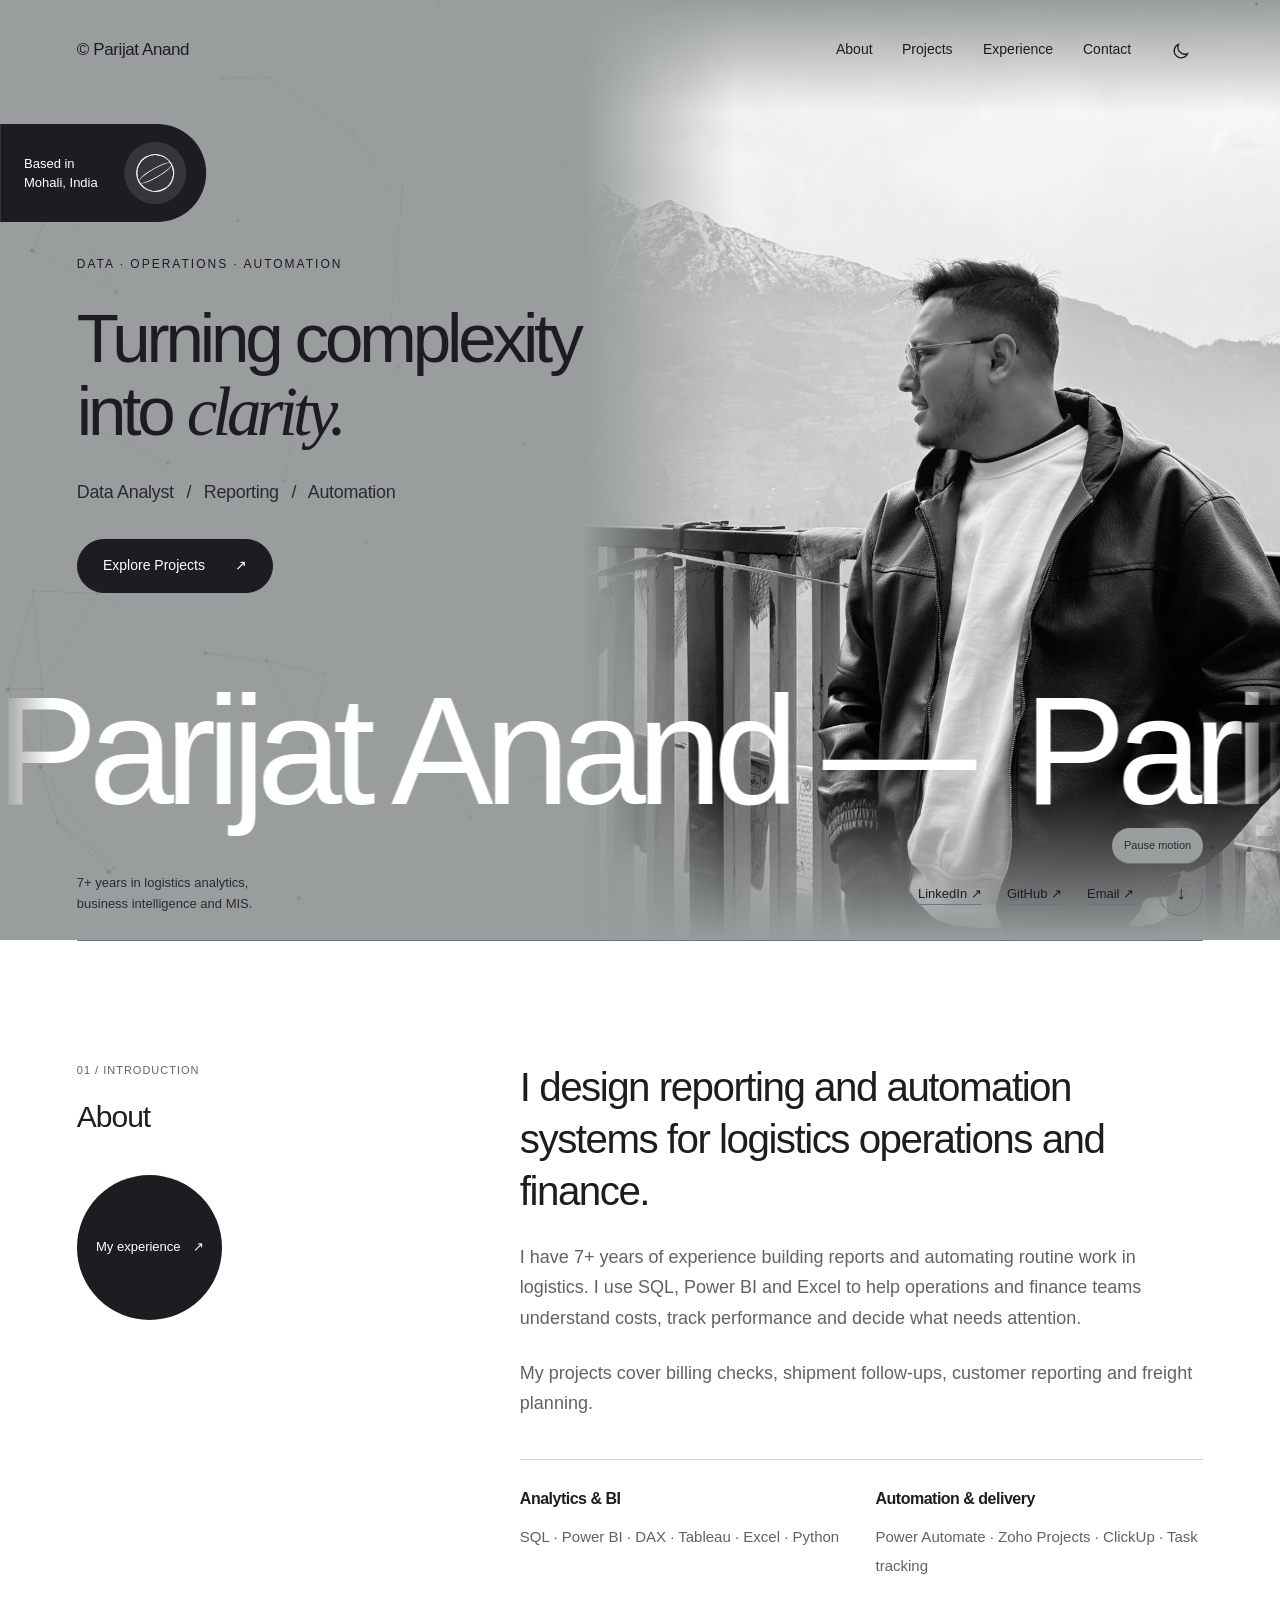
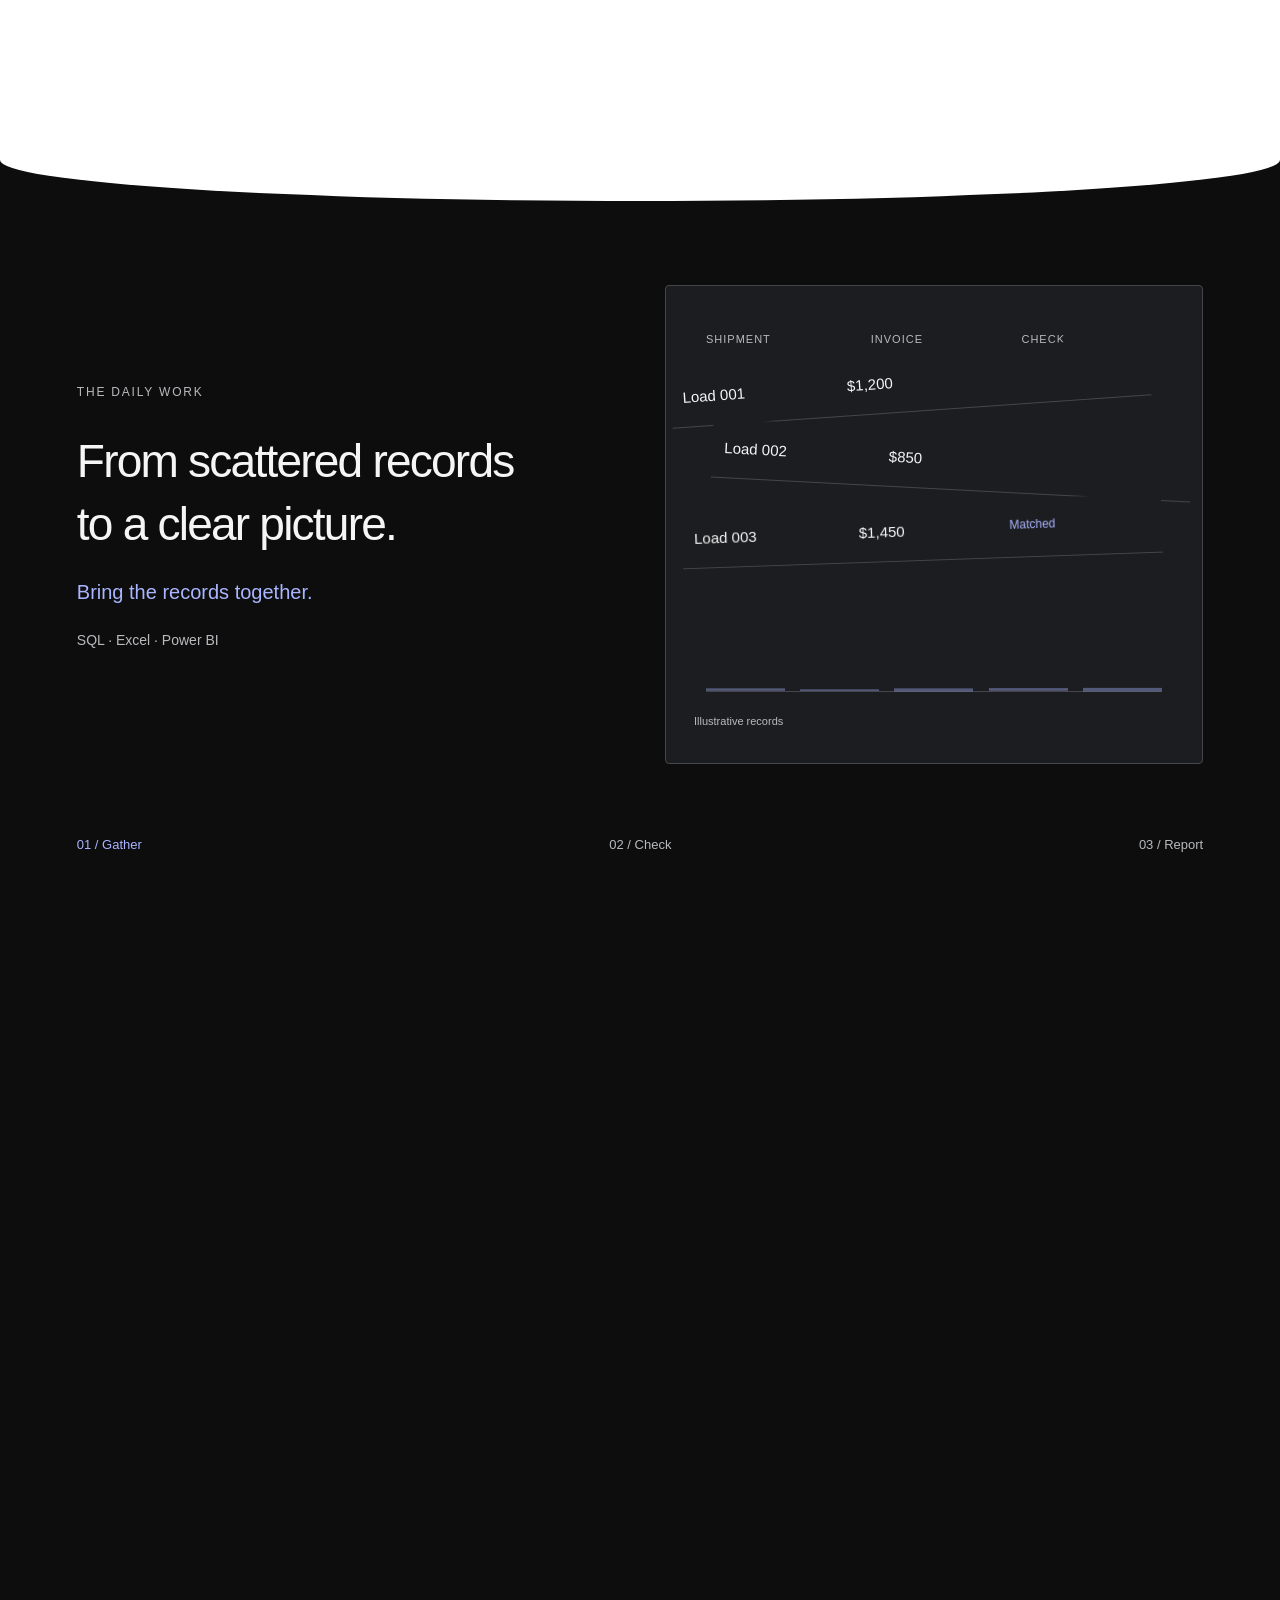
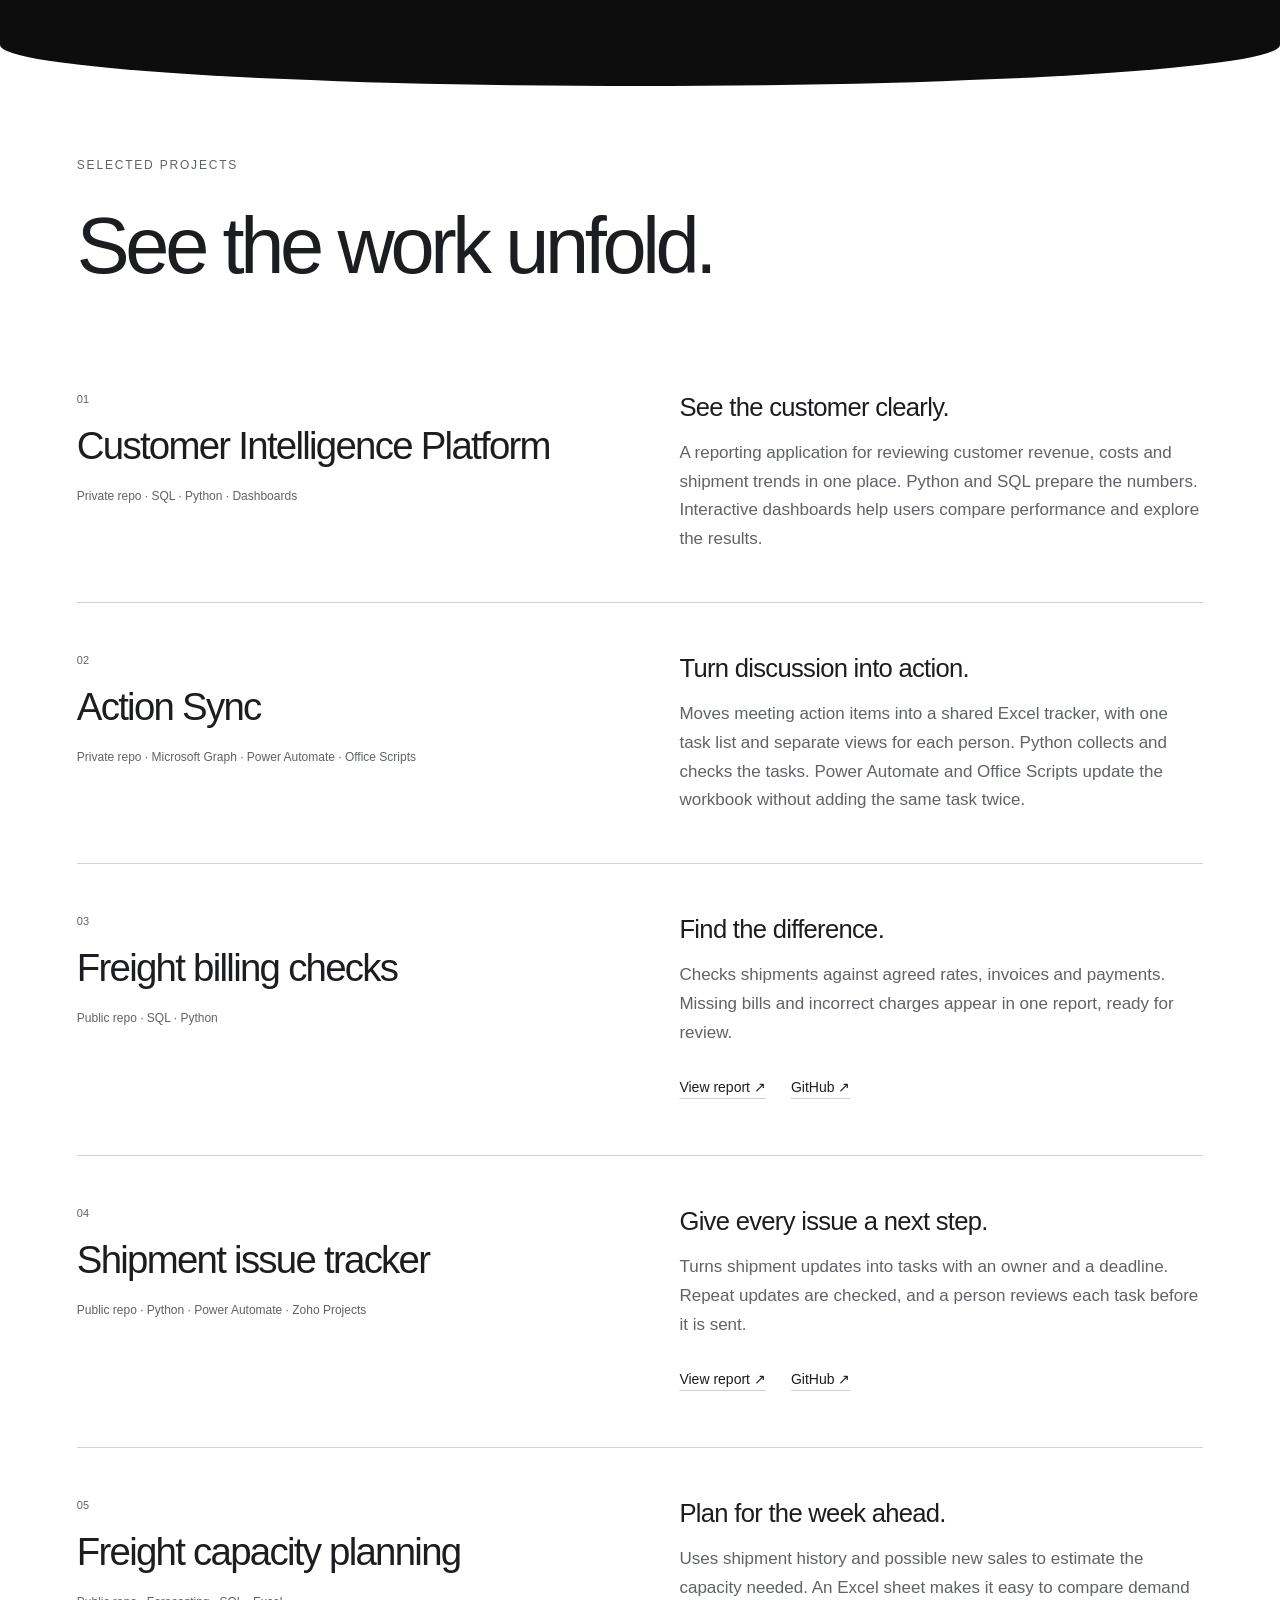
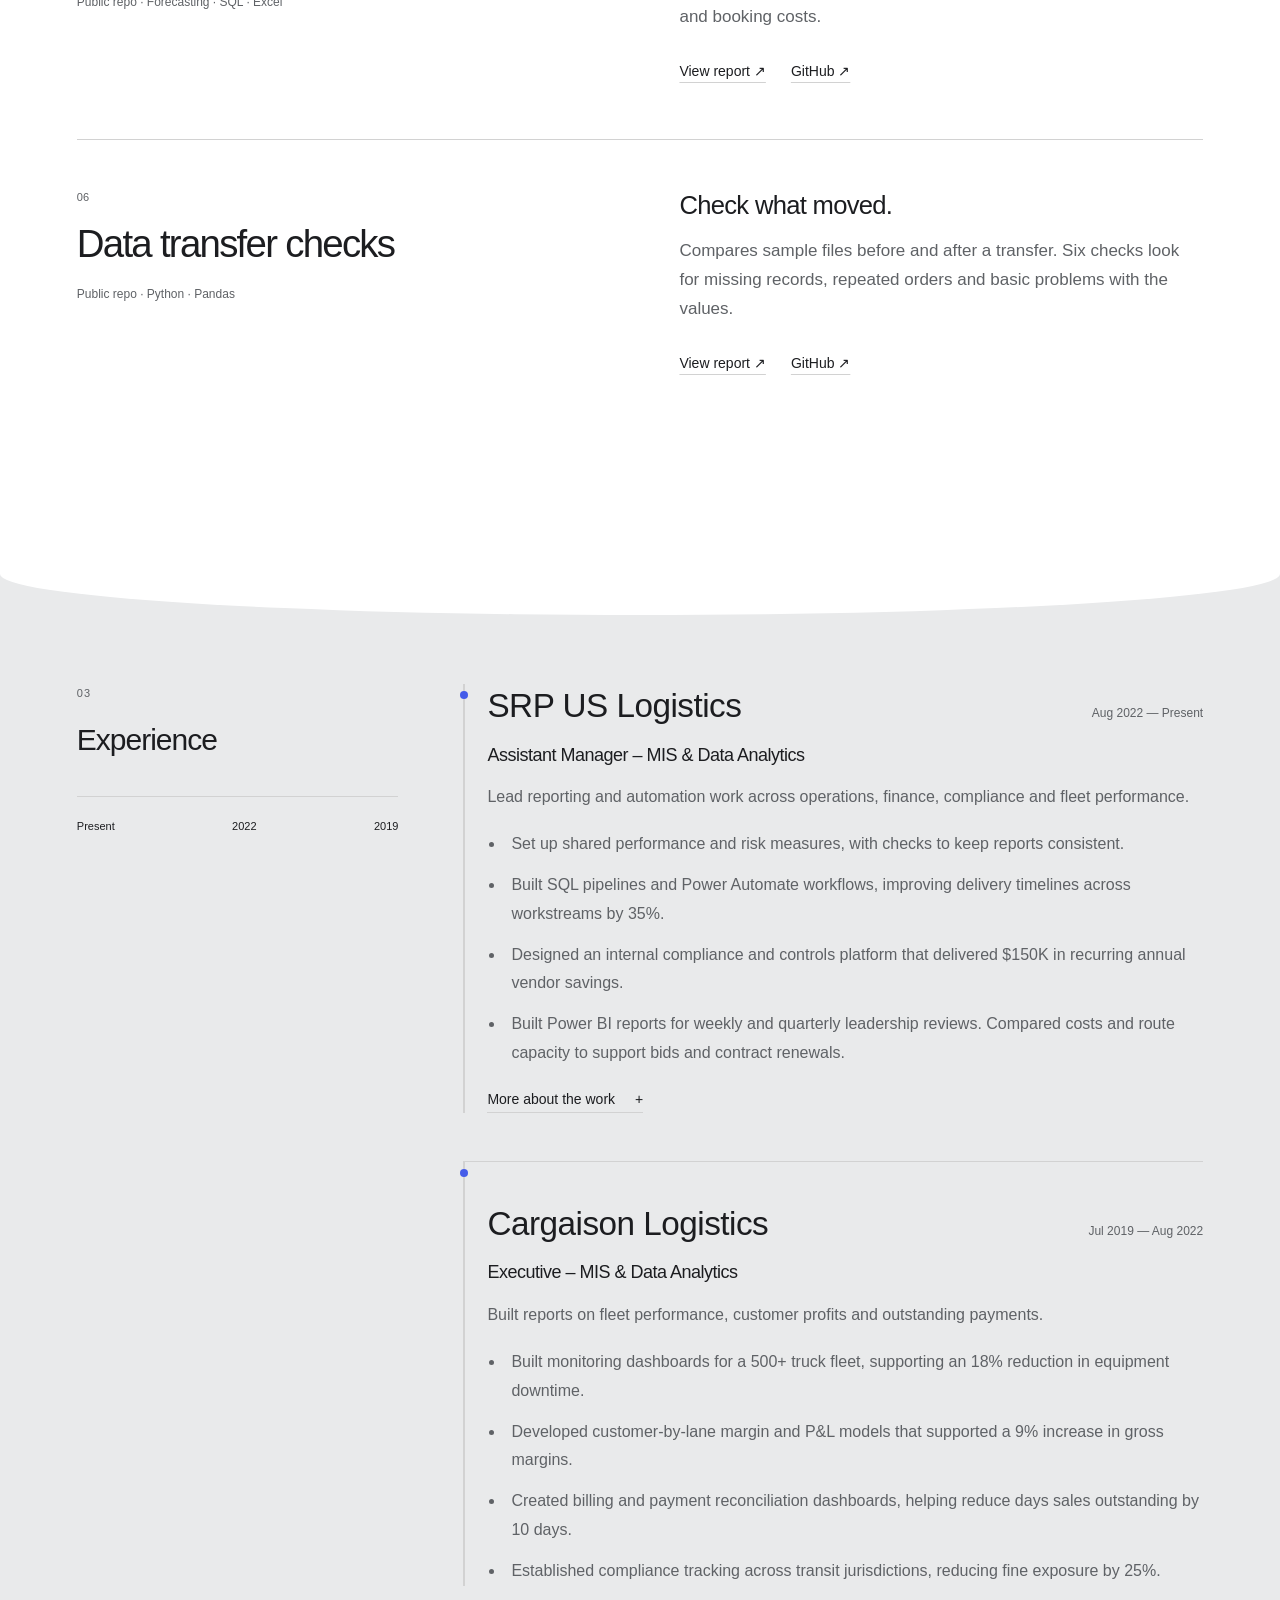
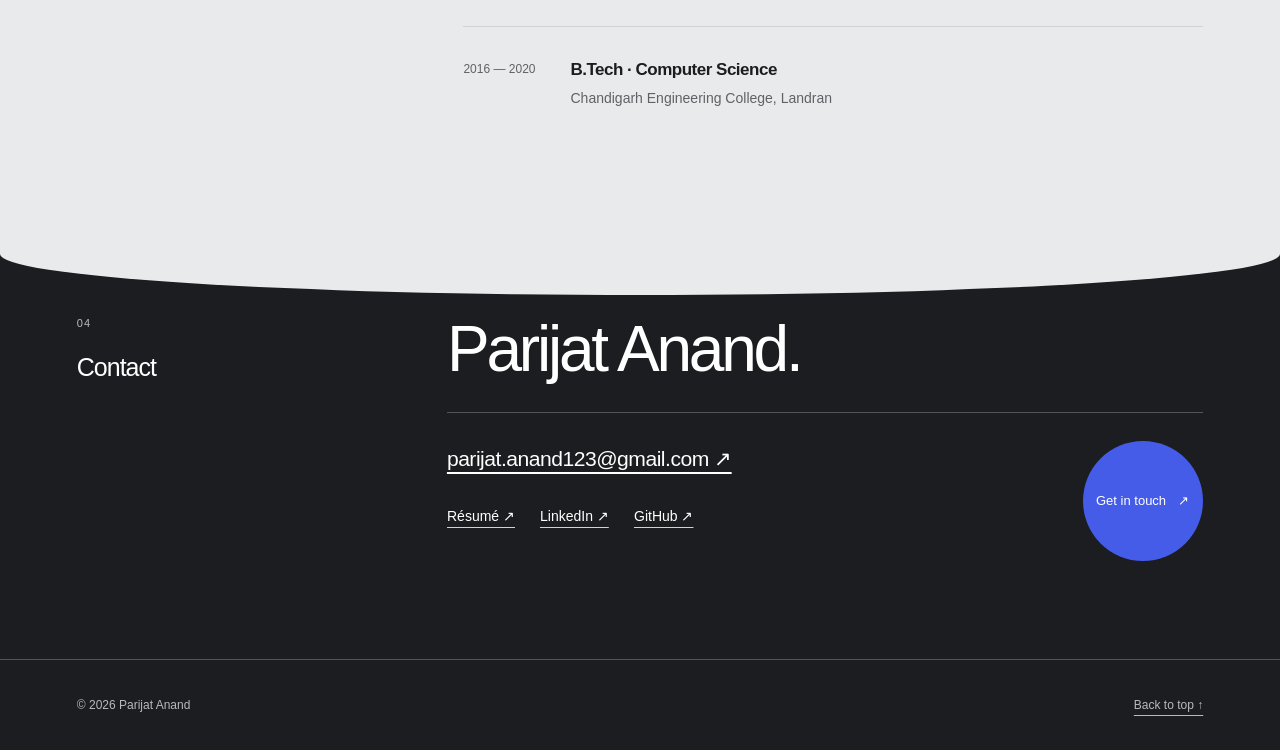
==== index.html @ 6734cf58 "Fix inherited resume spacing and compact contact section" ====
<!doctype html>
<html lang="en"><head><meta charset="utf-8"><meta name="viewport" content="width=device-width, initial-scale=1"><title>Parijat Anand | Data Analyst · Automation · Business Reporting</title><meta name="description" content="Parijat Anand. Data analyst with 7+ years of experience in logistics analytics, MIS, business intelligence and workflow automation."><meta name="theme-color" content="#999d9e"><meta property="og:title" content="Parijat Anand — Data Analyst"><meta property="og:description" content="7+ years in MIS, logistics analytics and automation. Experience, selected projects and résumé."><meta property="og:type" content="website"><meta property="og:url" content="https://parijat9.github.io/"><link rel="canonical" href="https://parijat9.github.io/"><link rel="preload" as="image" href="assets/parijat-anand-portrait.jpeg"><link rel="icon" href="assets/favicon.svg" type="image/svg+xml"><script>if(!matchMedia("(prefers-reduced-motion: reduce)").matches){document.documentElement.classList.add("intro-running");window.introSafety=setTimeout(()=>{document.documentElement.classList.remove("intro-running");document.dispatchEvent(new Event("intro-timeout"));},5500);}</script><link rel="stylesheet" href="style.css?v=14"><script src="app.js?v=14" defer></script><link rel="stylesheet" href="story.css?v=14"><script src="story.js?v=14" defer></script></head>
<body><div id="intro-overlay" aria-hidden="true"><span class="intro-greeting">Hello</span><button class="intro-skip" type="button" aria-label="Skip introduction">Skip introduction</button></div><a class="skip" href="#about">Skip to content</a><header><a class="monogram" href="#top" aria-label="Parijat Anand, home">© Parijat Anand</a><nav aria-label="Main navigation"><a href="#about">About</a><a href="#projects">Projects</a><a href="#experience">Experience</a><a href="#contact">Contact</a></nav><button id="theme" aria-label="Switch to dark theme" title="Switch theme"><svg viewBox="0 0 24 24" aria-hidden="true"><path d="M19 15.5A8 8 0 0 1 8.5 5 8 8 0 1 0 19 15.5Z"/></svg></button></header><button class="menu-toggle" type="button" aria-label="Open navigation" aria-controls="site-menu" aria-expanded="false"><span class="menu-face"><span class="menu-lines" aria-hidden="true"></span></span></button><dialog id="site-menu" aria-label="Navigation"><div class="menu-content"><button class="menu-close" type="button" aria-label="Close navigation">Close <span aria-hidden="true">×</span></button><p class="menu-caption">Navigation</p><nav aria-label="Expanded navigation"></nav><div class="menu-social"></div></div></dialog>
<main id="top"><section class="hero has-portrait"><figure class="hero-portrait"><img src="assets/parijat-anand-portrait.jpeg" width="1200" height="1600" alt="Parijat Anand in the mountains" fetchpriority="high" decoding="async"></figure><div class="location-tag"><span>Based in <br>Mohali, India</span><span class="location-globe" aria-hidden="true"><span class="globe-axis"><i></i><i></i><i></i></span><span class="globe-equator"></span></span></div><p class="eyebrow">DATA · OPERATIONS · AUTOMATION</p><h1>Turning complexity<br>into <em>clarity.</em></h1><p class="role">Data Analyst <span>/</span> Reporting <span>/</span> Automation</p><div class="hero-actions"><a class="hero-cta primary" href="#projects">Explore Projects <span aria-hidden="true">↗</span></a></div><div class="hero-bottom"><p>7+ years in logistics analytics,<br>business intelligence and MIS.</p><div class="social"><a href="https://www.linkedin.com/in/parijat-anand-25123418b" target="_blank" rel="noopener">LinkedIn ↗</a><a href="https://github.com/Parijat9" target="_blank" rel="noopener">GitHub ↗</a><a href="mailto:parijat.anand123@gmail.com">Email ↗</a></div><a class="scroll" href="#about" aria-label="Scroll to About">↓</a></div><button class="motion-toggle" type="button" aria-pressed="false">Pause motion</button><div class="name-marquee" aria-hidden="true"><div class="name-track"><span>Parijat Anand — </span><span>Parijat Anand — </span><span>Parijat Anand — </span><span>Parijat Anand — </span></div></div></section>
<section id="about" class="section split"><div class="section-label"><span>01 / INTRODUCTION</span><h2>About</h2><a class="about-circle" href="#experience">My experience <span aria-hidden="true">↗</span></a></div><div class="section-body"><p class="intro">I design reporting and automation systems for logistics operations and finance.</p><p>I have 7+ years of experience building reports and automating routine work in logistics. I use SQL, Power BI and Excel to help operations and finance teams understand costs, track performance and decide what needs attention.</p><p>My projects cover billing checks, shipment follow-ups, customer reporting and freight planning.</p><div class="skills"><div><h3>Analytics & BI</h3><p>SQL · Power BI · DAX · Tableau · Excel · Python</p></div><div><h3>Automation & delivery</h3><p>Power Automate · Zoho Projects · ClickUp · Task tracking</p></div></div></div></section>
<div class="work-story" aria-label="From records to reports"><div class="work-sticky"><div><p class="eyebrow">THE DAILY WORK</p><h3>From scattered records<br>to a clear picture.</h3><p class="work-caption">Bring the records together.</p><p class="work-tools">SQL · Excel · Power BI</p></div><div class="record-board" aria-hidden="true"><div class="record-head"><span>Shipment</span><span>Invoice</span><span>Check</span></div><div class="record-row"><span>Load 001</span><span>$1,200</span><i>Matched</i></div><div class="record-row"><span>Load 002</span><span>$850</span><i>Review</i></div><div class="record-row"><span>Load 003</span><span>$1,450</span><i>Matched</i></div><div class="record-chart"><b style="--bar:65%"></b><b style="--bar:45%"></b><b style="--bar:85%"></b><b style="--bar:72%"></b><b style="--bar:95%"></b></div><small>Illustrative records</small></div><div class="work-steps"><span>01 / Gather</span><span>02 / Check</span><span>03 / Report</span></div></div></div>

<section id="projects" class="section project-story"><div class="story-heading"><p class="eyebrow">SELECTED PROJECTS</p><h2>See the work unfold.</h2></div><div class="project-list"><article class="project-row" id="project-customer" data-private="true"><div class="project-row-name"><span class="row-number">01</span><h3 class="project-name">Customer Intelligence Platform</h3><p class="project-tools">Private repo · SQL · Python · Dashboards</p></div><div class="project-row-detail"><h4>See the customer clearly.</h4><p>A reporting application for reviewing customer revenue, costs and shipment trends in one place. Python and SQL prepare the numbers. Interactive dashboards help users compare performance and explore the results.</p></div></article><article class="project-row" id="project-tasks" data-private="true"><div class="project-row-name"><span class="row-number">02</span><h3 class="project-name">Action Sync</h3><p class="project-tools">Private repo · Microsoft Graph · Power Automate · Office Scripts</p></div><div class="project-row-detail"><h4>Turn discussion into action.</h4><p>Moves meeting action items into a shared Excel tracker, with one task list and separate views for each person. Python collects and checks the tasks. Power Automate and Office Scripts update the workbook without adding the same task twice.</p></div></article><article class="project-row" id="work-revenue" data-preview="assets/revenue-preview.png"><div class="project-row-name"><span class="row-number">03</span><h3><a class="project-name" href="reports/revenue.html" target="_blank" rel="noopener">Freight billing checks</a></h3><p class="project-tools">Public repo · SQL · Python</p></div><div class="project-row-detail"><h4>Find the difference.</h4><p>Checks shipments against agreed rates, invoices and payments. Missing bills and incorrect charges appear in one report, ready for review.</p><div class="project-links"><a href="reports/revenue.html" target="_blank" rel="noopener">View report ↗</a><a href="https://github.com/Parijat9/freight-revenue-controls" target="_blank" rel="noopener">GitHub ↗</a></div></div></article><article class="project-row" id="work-exceptions" data-preview="assets/exceptions-preview.png"><div class="project-row-name"><span class="row-number">04</span><h3><a class="project-name" href="reports/exceptions.html" target="_blank" rel="noopener">Shipment issue tracker</a></h3><p class="project-tools">Public repo · Python · Power Automate · Zoho Projects</p></div><div class="project-row-detail"><h4>Give every issue a next step.</h4><p>Turns shipment updates into tasks with an owner and a deadline. Repeat updates are checked, and a person reviews each task before it is sent.</p><div class="project-links"><a href="reports/exceptions.html" target="_blank" rel="noopener">View report ↗</a><a href="https://github.com/Parijat9/shipment-exception-workbench" target="_blank" rel="noopener">GitHub ↗</a></div></div></article><article class="project-row" id="work-capacity" data-preview="assets/capacity-preview.png"><div class="project-row-name"><span class="row-number">05</span><h3><a class="project-name" href="reports/capacity.html" target="_blank" rel="noopener">Freight capacity planning</a></h3><p class="project-tools">Public repo · Forecasting · SQL · Excel</p></div><div class="project-row-detail"><h4>Plan for the week ahead.</h4><p>Uses shipment history and possible new sales to estimate the capacity needed. An Excel sheet makes it easy to compare demand and booking costs.</p><div class="project-links"><a href="reports/capacity.html" target="_blank" rel="noopener">View report ↗</a><a href="https://github.com/Parijat9/freight-capacity-planning" target="_blank" rel="noopener">GitHub ↗</a></div></div></article><article class="project-row" id="work-transfer" data-preview="assets/transfer-preview.png"><div class="project-row-name"><span class="row-number">06</span><h3><a class="project-name" href="assets/transfer-preview.png" target="_blank" rel="noopener">Data transfer checks</a></h3><p class="project-tools">Public repo · Python · Pandas</p></div><div class="project-row-detail"><h4>Check what moved.</h4><p>Compares sample files before and after a transfer. Six checks look for missing records, repeated orders and basic problems with the values.</p><div class="project-links"><a href="assets/transfer-preview.png" target="_blank" rel="noopener">View report ↗</a><a href="https://github.com/Parijat9/data-migration-testing-project" target="_blank" rel="noopener">GitHub ↗</a></div></div></article></div></section>
<section id="experience" class="section split"><div class="section-label"><span>03</span><h2>Experience</h2><div class="career-line"><span>Present</span><span>2022</span><span>2019</span></div></div><div class="section-body"><article class="job"><div class="job-heading"><h3>SRP US Logistics</h3><span>Aug 2022 — Present</span></div><h4>Assistant Manager – MIS & Data Analytics</h4><p>Lead reporting and automation work across operations, finance, compliance and fleet performance.</p><ul><li>Set up shared performance and risk measures, with checks to keep reports consistent.</li><li>Built SQL pipelines and Power Automate workflows, improving delivery timelines across workstreams by 35%.</li><li>Designed an internal compliance and controls platform that delivered $150K in recurring annual vendor savings.</li><li>Built Power BI reports for weekly and quarterly leadership reviews. Compared costs and route capacity to support bids and contract renewals.</li></ul><details><summary>More about the work <span>+</span></summary><p>Used SQL to check records from Amazon S3 and find the reasons for rising costs and delays. Worked with operations teams to agree on changes.</p></details></article><article class="job"><div class="job-heading"><h3>Cargaison Logistics</h3><span>Jul 2019 — Aug 2022</span></div><h4>Executive – MIS & Data Analytics</h4><p>Built reports on fleet performance, customer profits and outstanding payments.</p><ul><li>Built monitoring dashboards for a 500+ truck fleet, supporting an 18% reduction in equipment downtime.</li><li>Developed customer-by-lane margin and P&L models that supported a 9% increase in gross margins.</li><li>Created billing and payment reconciliation dashboards, helping reduce days sales outstanding by 10 days.</li><li>Established compliance tracking across transit jurisdictions, reducing fine exposure by 25%.</li></ul></article><div class="education"><span>2016 — 2020</span><div><h3>B.Tech · Computer Science</h3><p>Chandigarh Engineering College, Landran</p></div></div></div></section>
<section id="contact" class="section split"><div class="section-label"><span>04</span><h2>Contact</h2></div><div class="section-body"><h3 class="closing-name">Parijat Anand.</h3><a class="contact-circle" href="mailto:parijat.anand123@gmail.com">Get in touch <span aria-hidden="true">↗</span></a><a class="email" href="mailto:parijat.anand123@gmail.com">parijat.anand123@gmail.com ↗</a><div class="contact-links"><a id="resume" href="assets/parijat-anand-resume.pdf" target="_blank" rel="noopener">Résumé ↗</a><a href="https://www.linkedin.com/in/parijat-anand-25123418b" target="_blank" rel="noopener">LinkedIn ↗</a><a href="https://github.com/Parijat9" target="_blank" rel="noopener">GitHub ↗</a></div></div></section></main><footer><span>© 2026 Parijat Anand</span><a href="#top">Back to top ↑</a></footer></body></html>
---- style.css ----
:root{color-scheme:light;--bg:#fafafa;--fg:#191919;--muted:#616161;--line:#d7d7d7;--panel:#f0f0f0}html[data-theme=dark]{color-scheme:dark;--bg:#171717;--fg:#ededed;--muted:#aaa;--line:#414141;--panel:#242424}*{box-sizing:border-box}html{scroll-behavior:smooth;scroll-padding-top:90px}body{margin:0;background:var(--bg);color:var(--fg);font:18px/1.7 Arial,Helvetica,sans-serif;-webkit-font-smoothing:antialiased}a{color:inherit;text-underline-offset:6px}button{font:inherit;color:inherit;cursor:pointer}a:hover{text-decoration-thickness:2px}button:focus-visible,a:focus-visible{outline:2px solid var(--fg);outline-offset:6px}header,main,footer{width:min(1200px,88%);margin:auto}header{height:100px;display:flex;align-items:center;gap:40px;border-bottom:1px solid var(--line)}.monogram{font-size:25px;font-weight:800;text-decoration:none;letter-spacing:-1px}nav{display:flex;gap:30px;margin-left:auto;font-size:14px}nav a{text-decoration:none}nav a:hover,nav a[aria-current=true]{text-decoration:underline}#theme{background:none;border:0;display:grid;place-items:center;padding:8px}#theme svg{width:21px;height:21px;fill:none;stroke:currentColor;stroke-width:1.5}.hero{padding:76px 0 52px;border-bottom:3px solid var(--fg)}.eyebrow{font-size:11px;letter-spacing:2px;color:var(--muted);margin:0 0 28px}h1{font-size:clamp(78px,12vw,160px);font-weight:700;line-height:.9;letter-spacing:-.075em;margin:0 0 35px}h1 span{color:#858585}.role{font-size:clamp(18px,2.1vw,27px);font-weight:500;letter-spacing:-.5px;margin:0}.role span{color:#999;padding:0 8px}.hero-bottom{display:flex;align-items:end;gap:40px;margin-top:42px}.hero-bottom p{font-size:16px;line-height:1.6;color:var(--muted);margin:0}.social{display:flex;gap:25px;margin-left:auto;font-size:14px}.scroll{border:1px solid var(--line);border-radius:50%;width:42px;height:42px;display:grid;place-items:center;text-decoration:none;margin-left:25px}.section{padding:76px 0;border-bottom:1px solid var(--line)}.split{display:grid;grid-template-columns:1fr 2.3fr;gap:65px}.section-label>span{font-size:12px;display:block;color:var(--muted);margin-bottom:14px}h2{font-size:29px;line-height:1.2;letter-spacing:-1px;margin:0}h3,h4{line-height:1.35;margin:0 0 14px;letter-spacing:-.5px}h3{font-size:23px}h4{font-size:18px;font-weight:500}.section-body>p{margin:0 0 24px;color:var(--muted)}.section-body .intro{font-size:27px;line-height:1.45;letter-spacing:-.5px;color:var(--fg)}.skills{display:grid;grid-template-columns:1fr 1fr;gap:28px;margin-top:40px}.skills h3{font-size:15px}.skills p{font-size:15px;line-height:1.9;color:var(--muted);margin:0}.job+.job{margin-top:48px;padding-top:40px;border-top:1px solid var(--line)}.job-heading{display:flex;justify-content:space-between;gap:20px;align-items:baseline}.job-heading span,.education>span{font-size:12px;color:var(--muted);white-space:nowrap}.job>p,.job li,.job details p{font-size:16px;color:var(--muted)}.job ul{padding-left:18px;margin:20px 0}.job li{padding-left:6px;margin:12px 0}.job details{font-size:14px;margin-top:20px}.job summary{cursor:pointer;display:inline-flex;align-items:center;gap:20px;list-style:none;border-bottom:1px solid var(--line)}.job details p{margin-top:15px}.job details[open] summary span{transform:rotate(45deg)}.education{border-top:1px solid var(--line);padding-top:32px;margin-top:40px;display:flex;gap:35px}.education h3{font-size:17px;margin-bottom:6px}.education p{font-size:14px;color:var(--muted);margin:0}.project-intro{font-size:17px}.project{border-top:1px solid var(--line)}.project:last-child{border-bottom:1px solid var(--line)}.project-toggle{display:flex;align-items:center;gap:20px;text-align:left;width:100%;padding:26px 0;background:none;border:0}.project-toggle:hover strong{text-decoration:underline;text-underline-offset:5px}.project-num{font-size:12px;color:var(--muted);align-self:start;padding-top:7px}.project-toggle strong{font-size:21px;font-weight:500;letter-spacing:-.4px;line-height:1.35;display:block}.project-toggle small{font-size:12px;color:var(--muted);display:block;margin-top:7px}.expand{margin-left:auto;font-size:25px;font-weight:300}.project-detail{padding:0 0 30px 34px;font-size:16px;color:var(--muted)}.project-detail p{margin:0 0 18px}.project-links{display:flex;gap:28px;font-size:14px;color:var(--fg);margin-top:24px}.resume-row{display:flex;justify-content:space-between;align-items:center;gap:25px}.resume-row h3{font-size:23px;margin-bottom:10px}.resume-row p{font-size:16px;color:var(--muted);margin:0}.resume-button{display:flex;gap:26px;align-items:center;border:1px solid var(--fg);padding:12px 19px;text-decoration:none;white-space:nowrap;font-size:14px}.resume-button:hover{background:var(--fg);color:var(--bg)}.email{font-size:clamp(17px,2.1vw,27px);letter-spacing:-.7px;overflow-wrap:anywhere}.contact-links{display:flex;gap:30px;margin-top:28px;font-size:15px}footer{display:flex;justify-content:space-between;padding:30px 0 40px;font-size:12px;color:var(--muted)}.skip{position:absolute;top:-100px;left:20px;padding:12px;background:var(--bg);z-index:10}.skip:focus{top:12px}@media(min-width:1500px){.hero{padding-top:100px;padding-bottom:65px}}@media(max-width:850px){header{gap:20px}nav{gap:20px}.split{grid-template-columns:1fr 2.6fr;gap:35px}.job-heading{display:block}.job-heading span{display:block;margin-bottom:14px}.hero-bottom{gap:20px}.scroll{margin-left:0}.social{gap:15px}.resume-row{display:block}.resume-button{width:max-content;margin-top:25px}}@media(max-width:600px){body{font-size:17px}header,main,footer{width:88%}header{height:auto;padding:22px 0;flex-wrap:wrap;gap:14px}.monogram{font-size:23px}#theme{margin-left:auto}nav{order:3;flex-basis:100%;margin:10px 0 0;justify-content:space-between;gap:10px;font-size:12px}.hero{padding:48px 0 35px}h1{font-size:clamp(76px,22vw,125px);margin-bottom:28px}.role{font-size:17px;max-width:310px;line-height:1.7}.role span{padding:0 3px}.hero-bottom{flex-wrap:wrap;margin-top:28px;align-items:center}.hero-bottom p{font-size:14px;width:100%}.social{margin-left:0;gap:22px;font-size:13px}.scroll{margin-left:auto;width:36px;height:36px}.split{grid-template-columns:1fr;gap:30px}.section{padding:46px 0}.section-label{display:flex;gap:16px;align-items:baseline}.section-label>span{margin:0}h2{font-size:25px}h2 br{display:none}.section-body .intro{font-size:23px}.section-body>p{font-size:16px}.skills{gap:20px;margin-top:28px}.skills h3{font-size:14px}.skills p{font-size:13px}.job h3{font-size:23px}.job h4{font-size:18px}.education{display:block}.education>span{display:block;margin-bottom:12px}.project-toggle{gap:14px;padding:22px 0}.project-toggle strong{font-size:19px}.project-toggle small{font-size:11px}.project-detail{padding-left:27px}.email{font-size:18px;letter-spacing:-.3px}.section-label h2 br:after{content:' '}}@media(prefers-reduced-motion:reduce){html{scroll-behavior:auto}}

/* Interactive monochrome network, behind the original portfolio. */
body{isolation:isolate}#particle-background{position:fixed;inset:0;width:100%;height:100%;z-index:-1;pointer-events:none} .section-body{background:color-mix(in srgb,var(--bg) 90%,transparent)}

/* Progressive reveals; content remains visible without JavaScript. */
.reading-progress{position:fixed;inset:0 0 auto;height:2px;background:var(--accent);transform-origin:left;z-index:30;pointer-events:none}
.scroll-experience .section{position:relative;min-height:0}
.scroll-experience .section-label{position:sticky;align-self:start}
.scroll-experience .chapter-reveal{opacity:0;translate:0 22px;transition:opacity .65s ease,translate .65s cubic-bezier(.22,.7,.2,1)}
.scroll-experience .chapter-reveal.revealed{opacity:1;translate:none}
.scroll-experience .job{border-left:2px solid var(--line);padding-left:22px;transition:border-color .4s}
.scroll-experience .project-detail:not([hidden]){animation:project-enter .3s ease both}
@keyframes project-enter{from{opacity:0;transform:translateY(-6px)}to{opacity:1;transform:none}}
@media(max-width:700px){.scroll-experience .section-label{position:static}.scroll-experience .job{padding-left:15px}}
@media(prefers-reduced-motion:reduce){.scroll-experience .chapter-reveal{opacity:1;translate:none;transition:none}.scroll-experience .project-detail:not([hidden]){animation:none}}
@media print{.reading-progress,#particle-background{display:none}.scroll-experience .chapter-reveal{opacity:1;translate:none}.scroll-experience .section-label{position:static}.scroll-experience .section{min-height:0;padding:30px 0}}

.project-screenshot{display:block;width:100%;max-height:380px;object-fit:cover;object-position:top;border:1px solid var(--line);margin:8px 0 24px}html[data-theme=dark] .project-screenshot{opacity:.92}
---- story.css ----
h1{font-size:clamp(50px,7.7vw,106px);line-height:1.06;letter-spacing:-.065em;max-width:1050px}h1 em{font-family:Georgia,serif;font-weight:400;color:var(--accent)}.hero{border-bottom:1px solid var(--line)}.eyebrow{font-size:12px;letter-spacing:1.8px}.hero .eyebrow{color:var(--fg)}.hero-bottom{padding-bottom:25px}.section-body{background:none}#particle-background{opacity:var(--network-opacity,.5);transition:opacity .4s}.section{background:var(--bg)}.scroll-experience .section{min-height:0}.scroll-experience .hero{min-height:calc(100svh - 100px)}.work-story{height:165vh;position:relative;background:var(--bg)}.work-sticky{position:sticky;top:0;min-height:100svh;display:grid;grid-template-columns:1fr 1fr;align-content:center;align-items:center;gap:70px}.work-sticky h3{font-size:clamp(30px,3.5vw,49px);letter-spacing:-1.5px}.work-caption{font-size:21px;color:var(--accent)}.work-tools{font-size:14px;color:var(--muted)}.record-board{padding:28px;background:var(--panel);border:1px solid var(--line);border-radius:3px}.record-head,.record-row{display:grid;grid-template-columns:1.1fr 1fr 1fr;gap:10px;padding:16px 12px;font-size:15px}.record-head{font-size:11px;text-transform:uppercase;letter-spacing:1px;color:var(--muted)}.record-row{background:var(--bg);border-bottom:1px solid var(--line);transition:transform .7s,background .7s}.record-row:nth-child(2){transform:translate(-24px,-12px) rotate(-4deg)}.record-row:nth-child(3){transform:translate(18px,8px) rotate(3deg)}.record-row:nth-child(4){transform:translate(-12px,20px) rotate(-2deg)}.record-row i{font-size:12px;font-style:normal;color:var(--accent);opacity:0;transition:opacity .6s}.work-story[data-phase="1"] .record-row,.work-story[data-phase="2"] .record-row{transform:none}.work-story[data-phase="1"] .record-row i,.work-story[data-phase="2"] .record-row i{opacity:1}.work-story[data-phase="1"] .record-row:nth-child(3){background:#e9eaeb;color:#1c1d20}.record-chart{height:130px;display:flex;gap:15px;align-items:end;margin:22px 12px 12px;border-bottom:1px solid var(--line)}.record-chart b{width:18%;height:var(--bar);background:var(--accent);transform:scaleY(.03);transform-origin:bottom;opacity:.4;transition:transform .8s,opacity .8s}.work-story[data-phase="2"] .record-chart b{transform:scaleY(1);opacity:.85}.record-board>small{font-size:11px;color:var(--muted)}.work-steps{grid-column:1/-1;display:flex;justify-content:space-between;border-top:1px solid var(--line);padding-top:20px;color:var(--muted);font-size:13px}.work-steps span{opacity:.4}.work-story[data-phase="0"] .work-steps span:nth-child(1),.work-story[data-phase="1"] .work-steps span:nth-child(2),.work-story[data-phase="2"] .work-steps span:nth-child(3){opacity:1;color:var(--accent)}.story-heading h2{font-size:clamp(35px,5vw,65px);letter-spacing:-2px}.story-heading>p:last-child{color:var(--muted)}.project-jumps{margin:36px 0 0;display:flex;flex-wrap:wrap;gap:12px 26px;border-bottom:1px solid var(--line);padding-bottom:24px;font-size:13px}.project-jumps a[aria-current]{color:var(--accent);text-decoration:underline}.story-step{padding:70px 0;border-bottom:1px solid var(--line);scroll-margin-top:80px}.story-copy h3{font-size:clamp(30px,3.4vw,46px);letter-spacing:-1.4px;line-height:1.15}.story-copy>p:not(.eyebrow){font-size:19px;color:var(--muted)}.story-copy .eyebrow{font-size:11px;letter-spacing:1px;color:var(--accent)}.story-visual{background:var(--panel);border:1px solid var(--line);padding:24px;margin-top:35px;border-radius:4px}.visual-top{display:flex;justify-content:space-between;gap:16px;font-size:12px;color:var(--muted)}.visual-flow{display:flex;gap:8px;margin:25px 0;font-size:11px}.visual-flow span{flex:1;border-bottom:2px solid var(--accent);padding:10px 0}.story-visual img{display:block;width:100%;height:auto;border:1px solid var(--line)}.story-visual>p{font-size:11px;color:var(--muted);margin:16px 0 0}.story-screen{display:none}.other-work{max-width:780px;margin:60px 0 0 auto}.other-work>h3{font-size:26px;margin-bottom:30px}.career-line{position:relative;display:flex;justify-content:space-between;font-size:11px;margin-top:38px;padding-top:20px;border-top:1px solid var(--line)}.career-line:before{content:'';position:absolute;top:-2px;left:0;height:3px;width:calc(var(--career-progress,0)*100%);background:var(--accent)}.job{position:relative}.job:before{content:'';position:absolute;width:8px;height:8px;background:var(--accent);border-radius:50%;left:-5px;top:7px}.scroll-experience .job{border-left-color:var(--line)}.job.in-view{border-left-color:var(--accent)!important}.closing-name{font-size:clamp(35px,5vw,64px);letter-spacing:-2px;margin-bottom:30px}.chapter-rail{right:12px}.reading-progress{background:var(--accent)}
@media(min-width:851px) and (prefers-reduced-motion:no-preference){.story-ready .story-layout{display:grid;grid-template-columns:38% 57%;gap:5%;position:relative}.story-ready .story-step{min-height:100svh;display:flex;align-items:center;border:0}.story-ready .story-step>.story-visual{display:none}.story-ready .story-screen{display:block;position:sticky;top:15vh;height:75vh;margin:0}.story-screen>.story-visual{position:absolute;inset:0 0 auto;margin:0;opacity:0;transform:translateY(30px) scale(.97);pointer-events:none;transition:opacity .55s,transform .7s}.story-screen>.story-visual.active{opacity:1;transform:none;pointer-events:auto}.story-screen .story-visual img{max-height:45vh;object-fit:contain;background:var(--bg)}.story-screen .visual-flow span{transform:scaleX(.15);transform-origin:left;opacity:0;transition:transform .7s,opacity .7s}.story-screen .active .visual-flow span{transform:scaleX(1);opacity:1}.story-screen .active .visual-flow span:nth-child(2){transition-delay:.15s}.story-screen .active .visual-flow span:nth-child(3){transition-delay:.3s}}
@media(max-width:850px){.work-story{height:auto;padding:65px 0}.work-sticky{position:static;min-height:0;grid-template-columns:1fr;gap:30px}.work-sticky h3{font-size:36px}.work-steps{grid-column:1}.record-row{transform:none!important}.record-row i{opacity:1}.record-chart b{transform:scaleY(1);opacity:.85}.work-caption{display:none}.work-steps span{opacity:1}.story-step{padding:55px 0}.story-visual{padding:16px}.project-jumps{font-size:12px}.story-copy>p:not(.eyebrow){font-size:18px}.career-line{display:none}.scroll-experience .hero{min-height:80svh}h1{font-size:clamp(48px,9vw,76px)}.hero-bottom{margin-top:30px!important}.chapter-rail{display:none}.visual-flow{font-size:10px}.story-copy h3{font-size:34px}}
@media(prefers-reduced-motion:reduce){*{scroll-behavior:auto!important}.work-story{height:auto;padding:60px 0}.work-sticky{position:static;min-height:0}.record-row{transform:none!important}.record-row i{opacity:1}.record-chart b{transform:none}.work-caption{display:none}.work-steps span{opacity:1}.story-visual,.record-row,.record-chart b{transition:none}.career-line:before{width:100%}}
@media print{.work-story,.story-screen,.project-jumps{display:none}.story-step{min-height:0;break-inside:avoid}.story-step>.story-visual{display:block!important}.hero{min-height:0!important}}

html:not(.story-ready) .work-story{height:auto;padding:60px 0}html:not(.story-ready) .work-sticky{position:static;min-height:0}html:not(.story-ready) .record-row{transform:none}html:not(.story-ready) .record-row i{opacity:1}html:not(.story-ready) .record-chart b{transform:scaleY(1)}

/* Editorial presentation. Shared scene mechanics above remain unchanged. */
:root{--bg:#ffffff;--fg:#1c1d20;--muted:#5f6266;--panel:#e9eaeb;--line:#d2d2d2;--accent:#455ce9;--hero:#999d9e;--ease:cubic-bezier(.22,.7,.2,1)}
html[data-theme=dark]{--bg:#141517;--fg:#ffffff;--muted:#b8babe;--panel:#1c1d20;--line:#545557;--accent:#a9b5ff;--hero:#545557}
body{background:var(--bg)}header,main,footer{width:min(1560px,88%)}
header{height:100px;border:0;position:relative;z-index:3;gap:28px}.monogram{font-size:17px;font-weight:500;letter-spacing:-.4px;white-space:nowrap}
header nav{gap:30px;font-size:14px}header nav a{position:relative;padding:12px 0;text-decoration:none}header nav a:after{content:'';position:absolute;bottom:4px;left:0;width:100%;height:1px;background:currentColor;transform:scaleX(0);transform-origin:right;transition:transform .25s var(--ease)}header nav a:hover:after,header nav a:focus-visible:after,header nav a[aria-current=true]:after{transform:scaleX(1);transform-origin:left}
#theme{margin-left:0;min-width:44px;min-height:44px}.skip{z-index:40}
#particle-background{opacity:var(--network-opacity,.34);mask-image:linear-gradient(to right,#0008,transparent 65%,#000);transition:opacity .3s}
.hero,.scroll-experience .hero{position:relative;min-height:calc(100svh - 100px);display:flex;flex-direction:column;align-items:flex-start;justify-content:center;padding:90px 0 290px;border-bottom:1px solid var(--line);isolation:auto;--fg:#1c1d20;--muted:#292b2e;--line:#707579;--bg:var(--hero)}
.hero:before{content:"";position:absolute;inset:-140px calc((100% - 100vw)/2) 0;background:var(--hero);z-index:-2;pointer-events:none}
html[data-theme=dark] .hero{--fg:#ffffff;--muted:#ffffff;--line:#b8babe}
.hero .hero-cta:hover{background:#455ce9;border-color:#455ce9;color:#fff}
.hero .eyebrow{font-size:12px;letter-spacing:2px;margin-bottom:28px}.hero h1{font-size:clamp(62px,7.65vw,145px);max-width:1300px;font-weight:500;line-height:1.02;letter-spacing:-.065em;margin:0 0 28px;text-wrap:balance}.hero h1 em{font-family:Georgia,'Times New Roman',serif;font-weight:400;color:var(--fg);letter-spacing:-.07em;white-space:nowrap}.hero .role{font-size:clamp(17px,1.4vw,23px);color:var(--muted);letter-spacing:-.3px}.role span{color:var(--muted)}
.location-tag{position:absolute;right:0;top:34px;font-size:12px;line-height:1.5;color:var(--muted);padding-left:16px;border-left:1px solid var(--line)}
.hero-actions{display:flex;flex-wrap:wrap;gap:12px;margin-top:32px}.hero-cta{display:inline-flex;align-items:center;justify-content:space-between;gap:35px;min-height:54px;padding:14px 25px;border:1px solid var(--line);border-radius:40px;font-size:14px;text-decoration:none;transition:background .25s,color .25s,border-color .25s,transform .25s}.hero-cta.primary{background:#1c1d20;color:#fff;border-color:#1c1d20}.hero-cta.secondary{background:var(--bg);color:var(--fg)}.hero-cta:hover{background:var(--accent);color:#fff;border-color:var(--accent);transform:translateY(-2px)}.hero-cta span,.project-links a{transition:transform .25s}.hero-cta:hover span{transform:translate(3px,-3px)}
.hero>.eyebrow,.hero>h1,.hero>.role,.hero-actions{animation:editorial-enter .85s var(--ease) both}.hero>h1{animation-delay:.08s}.hero>.role{animation-delay:.16s}.hero-actions{animation-delay:.24s}@keyframes editorial-enter{from{opacity:0;transform:translateY(22px)}to{opacity:1;transform:none}}
.name-marquee{position:absolute;left:0;right:0;bottom:90px;overflow:hidden;pointer-events:none;mask-image:linear-gradient(to right,transparent,#000 4%,#000 96%,transparent)}.name-track{display:flex;width:max-content;animation:name-drift 18s linear infinite}.name-track span{font-size:clamp(75px,10vw,185px);font-weight:400;letter-spacing:-.06em;line-height:1.15;color:#fff;-webkit-text-stroke:0;white-space:pre;padding-right:.15em}@keyframes name-drift{to{transform:translateX(-25%)}}
.hero-bottom,.scroll-experience .hero-bottom{position:absolute;bottom:24px;left:0;right:0;display:flex;align-items:center;gap:25px;margin:0!important;padding:0}.hero-bottom p,.hero-bottom .social{font-size:13px}.hero-bottom .social{gap:25px}.hero-bottom .scroll{width:44px;height:44px;margin-left:0}
.motion-toggle{position:absolute;right:0;bottom:76px;background:var(--bg);border:0;border-bottom:1px solid var(--line);font-size:11px;padding:8px 0;color:var(--muted);z-index:1}.motion-paused .name-track{animation-play-state:paused}
.scroll-experience .section{padding-block:clamp(75px,8vw,130px);min-height:0}.scroll-experience .section-label{transform:none;top:36px}.scroll-experience .section-label>span{font-size:11px;letter-spacing:1px;margin-bottom:20px}.section-label h2{font-weight:400;font-size:30px}#about{grid-template-columns:1fr 2fr;gap:9%}#about .intro{font-size:clamp(29px,3.15vw,48px);line-height:1.3;letter-spacing:-1.5px;color:var(--fg)}.skills{border-top:1px solid var(--line);padding-top:28px}.skills h3{font-size:16px}.skills p{font-size:15px}
.about-circle,.contact-circle{display:block;position:relative;width:145px;height:145px;border-radius:50%;text-decoration:none;font-size:13px}.about-circle{margin-top:40px}.magnetic-face{display:flex;width:100%;height:100%;align-items:center;justify-content:center;gap:12px;border-radius:inherit;background:var(--fg);color:var(--bg);transition:transform .35s var(--ease),background .25s}.about-circle:hover .magnetic-face,.contact-circle:hover .magnetic-face{background:#455ce9;color:#fff}
.work-story{border-block:1px solid var(--line)}.work-sticky{gap:50px}.work-sticky h3{font-weight:400;font-size:clamp(32px,3.6vw,54px);letter-spacing:-1.8px}.record-board{border-radius:4px}.work-caption{font-size:20px}.work-steps span{opacity:.75}
.story-heading h2{font-size:clamp(42px,6.2vw,94px);font-weight:400;letter-spacing:-.055em;line-height:1.05}.story-heading>p:last-child{font-size:18px}.project-jumps{font-size:13px;gap:14px 28px;margin-top:42px;padding-bottom:28px}.project-jumps a{padding:6px 0}
.story-copy h3{font-size:clamp(34px,3.8vw,59px);font-weight:400;letter-spacing:-.045em;line-height:1.08;text-wrap:balance}.story-copy>p:not(.eyebrow){font-size:18px;line-height:1.7;max-width:36em}.story-copy .eyebrow{line-height:1.6}.story-copy,.story-steps,.story-screen{min-width:0}.project-links{gap:25px;font-size:14px;flex-wrap:wrap}.project-links a{padding-block:8px}.project-links a,.social a,.contact-links a{text-decoration-color:var(--line);text-underline-offset:6px;transition:color .25s,text-decoration-color .25s}.project-links a:hover,.social a:hover,.contact-links a:hover{text-decoration-color:currentColor;color:var(--accent)}
.story-visual{background:var(--panel);padding:clamp(14px,1.5vw,24px);border:1px solid var(--line);border-radius:5px;box-shadow:0 18px 35px -28px #1c1d2055}.visual-top{font-size:13px;color:var(--fg);gap:15px}.visual-flow{font-size:11px;margin:12px 0 18px;gap:14px}.visual-flow span{border-bottom:1px solid var(--line);padding:8px 0}.story-visual>a{display:block;position:relative;overflow:hidden;border:1px solid #d2d2d2;background:#fff;border-radius:2px;box-shadow:0 12px 24px -18px #1c1d2077}.story-visual img{display:block;width:100%;height:auto;border:0;background:#fff;transition:transform .65s var(--ease)}.story-visual>p{font-size:12px;margin-top:14px;color:var(--muted)}
.story-visual>a:after{content:'View ↗';position:absolute;right:16px;bottom:16px;padding:11px 18px;border-radius:30px;background:#1c1d20;color:#fff;font-size:12px;opacity:0;transform:translateY(8px);transition:opacity .25s,transform .25s;pointer-events:none}.story-visual>a:hover:after,.story-visual>a:focus-visible:after{opacity:1;transform:none}
.other-work{max-width:none;padding-top:36px;border-top:1px solid var(--line)}.other-work>h3{font-size:16px;font-weight:400;color:var(--muted)}.project-toggle{padding:30px 0}.project-toggle strong{font-size:clamp(23px,2.6vw,38px);font-weight:400;letter-spacing:-.8px}.project-toggle small{font-size:13px}.project-toggle:hover strong{text-decoration:none;color:var(--accent)}.scroll-experience .project:hover{background:transparent;padding-inline:0}
.job-heading h3{font-size:clamp(25px,2.6vw,37px);font-weight:400}.job h4{font-size:18px}.job li{line-height:1.8}.resume-button{border-radius:32px;padding:16px 24px;transition:background .25s,color .25s}
#contact{background:#1c1d20;color:#ffffff;margin-top:30px;padding:clamp(60px,7vw,110px) clamp(24px,5vw,80px);border:0;grid-template-columns:1fr 2.5fr;gap:6%}#contact .section-label>span{color:#b8babe}#contact .section-label h2{font-size:25px}#contact .closing-name{font-size:clamp(42px,5.8vw,88px);line-height:1.1;font-weight:400;letter-spacing:-.05em;padding-bottom:32px;margin:0 0 35px;border-bottom:1px solid #545557}#contact .section-body{position:relative;padding-bottom:10px;padding-right:0}#contact .contact-circle{float:right;margin:0 0 24px 20px;width:125px;height:125px}#contact .contact-circle .magnetic-face{background:#455ce9;color:#fff}#contact .contact-circle:hover .magnetic-face{background:#334bd3}#contact .email{font-size:clamp(16px,1.65vw,25px);overflow-wrap:anywhere;letter-spacing:-.5px}#contact .contact-links{gap:25px;font-size:14px}#contact a:focus-visible{outline-color:#ffffff}#contact .contact-links a:hover{color:#a9b5ff}
.reading-progress{height:2px;background:var(--accent)}footer{padding-block:30px}
@media(min-width:851px) and (min-height:700px) and (prefers-reduced-motion:no-preference){.story-ready .story-layout{grid-template-columns:31% 65%;gap:4%}.story-ready .story-step{min-height:80svh;padding-block:55px}.story-ready .story-screen{top:10vh;height:80vh}.story-screen .story-visual img{max-height:59vh;object-fit:contain;background:#fff}}
@media(hover:hover) and (prefers-reduced-motion:no-preference){.story-visual>a:hover img{transform:scale(1.018)}.project-links a:hover{transform:translateY(-2px)}}
@media(max-width:1000px){header nav{gap:18px}.hero,.scroll-experience .hero{padding-top:100px}.hero h1{font-size:clamp(58px,8.6vw,86px)}.location-tag{top:15px}.split{gap:35px}.story-copy>p:not(.eyebrow){font-size:17px}#contact .contact-circle{float:none;margin:0 0 25px;width:110px;height:110px}.job-heading{display:block}}
@media(max-width:700px){header,main,footer{width:89%}header{height:auto;min-height:110px;padding:18px 0;flex-wrap:wrap;gap:12px}.monogram{font-size:16px}#theme{margin-left:auto}header nav{order:3;flex-basis:100%;justify-content:space-between;gap:8px;margin:0;font-size:12px}header nav a{padding:10px 0}.hero,.scroll-experience .hero{min-height:740px;justify-content:flex-start;padding:95px 0 240px}.hero h1{font-size:clamp(45px,10.8vw,73px);letter-spacing:-.06em;margin-bottom:24px}.hero .eyebrow{font-size:10px;letter-spacing:1.5px;margin-bottom:24px}.hero .role{font-size:16px;max-width:none}.hero .role span{padding:0 2px}.location-tag{top:12px;font-size:11px}.location-tag br{display:none}.hero-actions{margin-top:28px;gap:10px}.hero-cta{font-size:12px;gap:18px;padding:12px 17px;min-height:50px}.hero-bottom,.scroll-experience .hero-bottom{bottom:24px;gap:16px;flex-wrap:wrap}.hero-bottom p{width:100%;font-size:12px}.hero-bottom .social{margin:0;gap:24px;font-size:12px}.hero-bottom .scroll{margin-left:auto}.name-marquee{bottom:150px}.name-track span{font-size:21vw}.motion-toggle{bottom:117px}.scroll-experience .section{padding-block:70px}.scroll-experience .section-label{position:static}.scroll-experience .section-label>span{margin-bottom:10px}.section-label{display:block}#about{grid-template-columns:1fr;gap:32px}#about .section-label{display:grid;grid-template-columns:1fr auto}#about .section-label>span{grid-column:1}#about .section-label h2{grid-column:1}.about-circle{grid-column:2;grid-row:1/3;margin:0;width:100px;height:100px;font-size:11px}#about .intro{font-size:29px;letter-spacing:-1px}.skills{gap:20px}.skills p{font-size:14px}.work-sticky{gap:28px}.work-sticky h3{font-size:34px}.record-board{padding:15px}.record-head,.record-row{font-size:12px;gap:5px;padding-inline:8px}.record-head{font-size:10px}.work-steps{font-size:11px}.story-heading h2{font-size:46px}.story-heading>p:last-child{font-size:16px}.project-jumps{font-size:12px;gap:8px 20px}.story-step{padding-block:45px}.story-copy h3{font-size:36px}.story-visual{padding:12px;margin-top:25px}.visual-top{font-size:12px}.visual-flow{font-size:10px;gap:9px}.story-visual>p{font-size:11px}.project-toggle strong{font-size:25px}.project-toggle small{font-size:12px}.project-links{font-size:13px}#contact{display:block;padding:55px 24px}#contact .section-label{margin-bottom:32px}#contact .closing-name{font-size:47px}#contact .contact-links{font-size:13px}.resume-row{display:block}.education{display:block}.education>span{display:block;margin-bottom:10px}footer{gap:20px;font-size:11px}}
@media(max-width:360px){.hero h1{font-size:43px}.hero-cta{gap:12px;padding-inline:13px}.skills{grid-template-columns:1fr}.hero-bottom .social{gap:17px}.visual-top{font-size:11px}}
@media(prefers-reduced-motion:reduce){html{scroll-behavior:auto}.hero>.eyebrow,.hero>h1,.hero>.role,.hero-actions,.name-track{animation:none}.name-track{transform:translateX(-2%)}.motion-toggle{display:none}*,*:before,*:after{transition:none!important}.hero-cta:hover,.story-visual>a:hover img{transform:none}}
@media print{.hero:before{display:none}.name-marquee,.motion-toggle,.location-tag,.contact-circle{display:none}.hero,.scroll-experience .hero{min-height:0;padding:30px 0}.hero-bottom{position:static!important;margin-top:30px!important}#contact{background:white;color:black}.magnetic-face{transform:none!important}}
/* Motion controls share the existing document; native links remain the fallback. */
html.intro-running,html.menu-open,html.route-running{overflow:hidden}
#intro-overlay{display:none;position:fixed;inset:0;background:#1c1d20;color:#fff;z-index:100;align-items:center;justify-content:center;pointer-events:auto}
.intro-running #intro-overlay,#intro-overlay.leaving{display:flex}
#intro-overlay:after,.route-veil:after{content:'';position:absolute;left:0;right:0;top:calc(100% - 1px);height:10vh;background:inherit;border-radius:0 0 50% 50%}
.intro-greeting{font-size:clamp(32px,3.4vw,56px);font-weight:400;transform:translateY(-50px);opacity:0;font-family:Arial,'Noto Sans','Segoe UI',sans-serif}.intro-greeting:before{content:'•';display:inline-block;font-size:.5em;vertical-align:middle;margin-right:20px}.intro-greeting.visible{opacity:1;transition:opacity .8s cubic-bezier(.16,1,.3,1)}.intro-skip{position:absolute;bottom:35px;right:6%;border:0;border-bottom:1px solid #777;background:none;color:#fff;font-size:12px;padding:12px}.intro-skip:focus-visible{outline-color:white}
#intro-overlay.leaving{animation:curtain-lift .8s cubic-bezier(.76,0,.24,1) both;pointer-events:none}#intro-overlay.leaving:after{animation:curve-flatten 1s cubic-bezier(.76,0,.24,1) both}#intro-overlay.leaving .intro-greeting{opacity:0;transition:opacity .3s}
@keyframes curtain-lift{to{transform:translateY(-100%)}}@keyframes curve-flatten{to{height:0}}
.motion-enhanced .hero>.eyebrow,.motion-enhanced .hero>h1,.motion-enhanced .hero>.role,.motion-enhanced .hero-actions{animation:none}
.intro-running .hero>.eyebrow,.intro-running .hero>h1,.intro-running .hero>.role,.intro-running .hero-actions,.intro-running .name-marquee{visibility:hidden}
.motion-enhanced .name-track{animation:none;will-change:transform}
.location-tag{display:flex;align-items:center;gap:26px;right:auto;left:calc((100% - 100vw)/2);top:38px;border:0;border-radius:0 80px 80px 0;background:#1c1d20;color:#fff;padding:18px 20px 18px max(24px,calc((100vw - 1560px)/2));font-size:13px}
.location-globe{display:block;position:relative;width:62px;height:62px;border-radius:50%;background:#34363a;padding:12px;flex:none}
.globe-axis{position:absolute;inset:12px;border:1px solid #fff;border-radius:50%;transform:rotate(-30deg);overflow:hidden}.globe-axis i{position:absolute;inset:-1px;border:1px solid #fff;border-radius:50%;animation:meridian 2.7s linear infinite}.globe-axis i:nth-child(2){animation-delay:-.9s}.globe-axis i:nth-child(3){animation-delay:-1.8s}.globe-equator{position:absolute;inset:26px 12px;border-block:1px solid #fff;border-radius:50%;transform:rotate(-30deg)}@keyframes meridian{0%{transform:scaleX(1)}50%{transform:scaleX(0)}100%{transform:scaleX(1)}}
.magnet{position:relative}.magnet .magnetic-face{position:relative;display:flex;align-items:center;justify-content:center;isolation:isolate;overflow:hidden;transition:none;will-change:transform}.magnet .magnetic-label{display:flex;align-items:center;justify-content:space-between;gap:inherit;position:relative;z-index:1;transition:none;will-change:transform}.magnet .magnetic-face:before{content:'';position:absolute;left:-25%;top:-50%;width:150%;height:200%;border-radius:50%;background:#455ce9;transform:translateY(100%);transition:transform .6s cubic-bezier(.65,0,.35,1);z-index:0}.magnet:hover .magnetic-face:before,.magnet:focus-visible .magnetic-face:before{transform:translateY(0)}.magnet .magnetic-face.fill-leaving:before{transform:translateY(-100%)}
.hero-cta.magnet,.resume-button.magnet{padding:0;border:0;background:none!important;transform:none!important;overflow:visible}.hero-cta.magnet>.magnetic-face,.resume-button.magnet>.magnetic-face{border:1px solid var(--line);border-radius:40px;padding:14px 25px;min-height:54px;background:var(--bg);color:var(--fg);width:100%;height:auto;gap:30px}.hero-cta.primary.magnet>.magnetic-face{background:#1c1d20;color:#fff;border-color:#1c1d20}.hero-cta.magnet:hover .magnetic-label,.hero-cta.magnet:focus-visible .magnetic-label,.resume-button.magnet:hover .magnetic-label,.resume-button.magnet:focus-visible .magnetic-label{color:#fff}.hero-cta.magnet span{transition:none}.hero-cta.magnet:hover span{transform:none}
.about-circle .magnetic-face,.contact-circle .magnetic-face{gap:12px}.about-circle .magnetic-label,.contact-circle .magnetic-label{justify-content:center;font-size:13px}.magnet.about-circle:hover .magnetic-face,.magnet.contact-circle:hover .magnetic-face{background:var(--fg)}#contact .contact-circle .magnetic-face{background:#455ce9}#contact .contact-circle .magnetic-face:before{background:#334bd3}
header nav .magnetic-face,.hero-bottom .social .magnetic-face,.contact-links .magnetic-face,.menu-social .magnetic-face{overflow:visible;background:transparent;color:inherit;border-radius:0}header nav .magnetic-face:before,.social .magnetic-face:before,.contact-links .magnetic-face:before,.menu-social .magnetic-face:before{display:none}header nav a:after{width:5px;height:5px;border-radius:50%;left:calc(50% - 2px);transform:scale(0)}header nav a:hover:after,header nav a[aria-current=true]:after{transform:scale(1)}
.menu-toggle{display:none;position:fixed;right:3%;top:26px;width:84px;height:84px;border:0;border-radius:50%;padding:0;background:none;z-index:40;visibility:hidden;transform:scale(0);transition:transform .45s cubic-bezier(.34,1.3,.64,1),visibility .45s}.motion-enhanced .menu-toggle{display:block}.menu-toggle.is-scrolled{visibility:visible;transform:scale(1)}.menu-toggle .magnetic-face{background:#1c1d20;color:#fff;width:100%;height:100%}.menu-face{display:grid;place-items:center}.menu-lines{display:block;width:25px;height:12px;position:relative}.menu-lines:before,.menu-lines:after{content:'';position:absolute;left:0;width:25px;height:1px;background:currentColor;transition:transform .4s}.menu-lines:before{top:2px}.menu-lines:after{bottom:2px}.menu-open .menu-toggle{visibility:hidden}
#site-menu{position:fixed;inset:0 0 0 auto;margin:0;width:min(540px,100vw);height:100dvh;max-width:none;max-height:none;padding:0;border:0;background:#1c1d20;color:#fff;overflow:visible;transform:translateX(115%);transition:transform .75s cubic-bezier(.76,0,.24,1)}#site-menu.is-open{transform:translateX(0)}#site-menu:before{content:'';position:absolute;right:calc(100% - 1px);top:0;height:100%;width:12vw;background:inherit;border-radius:100% 0 0 100%;transition:width .75s cubic-bezier(.76,0,.24,1)}#site-menu.is-open:before{width:0}#site-menu::backdrop{background:#0000;transition:background .65s}#site-menu.is-open::backdrop{background:#0006}
.menu-content{height:100%;padding:130px clamp(35px,6vw,90px) 40px;display:flex;flex-direction:column;overflow-y:auto}.menu-close{position:absolute;right:32px;top:26px;width:84px;height:84px;border-radius:50%;border:0;background:#455ce9;color:#fff;font-size:0}.menu-close span{font-size:38px;font-weight:300;display:block;transform:rotate(-90deg);transition:transform .65s}.is-open .menu-close span{transform:rotate(0)}.menu-caption{color:#a7a8ad;font-size:11px;letter-spacing:1px;padding-bottom:22px;border-bottom:1px solid #545557}.menu-content nav{order:0;flex:0 0 auto;justify-content:flex-start;margin:20px 0;display:flex;flex-direction:column;gap:8px;align-items:flex-start}.menu-content nav a{font-size:clamp(33px,4vw,55px);line-height:1.25;letter-spacing:-1.5px;text-decoration:none;transform:translateX(70px);opacity:0;transition:transform .8s cubic-bezier(.16,1,.3,1),opacity .6s;transition-delay:calc(var(--item)*.055s)}.is-open .menu-content nav a{opacity:1;transform:none}.menu-content nav a:hover{translate:10px 0;color:#a9b5ff}.menu-social{margin-top:auto;display:flex;flex-wrap:wrap;gap:24px;padding-top:30px;font-size:12px}.menu-content a:focus-visible,.menu-close:focus-visible{outline-color:#fff}
.project-jumps{display:flex;flex-direction:column;gap:0;margin-top:48px;padding:0;border-top:1px solid var(--line);border-bottom:0}.project-jumps>a{display:flex;align-items:center;justify-content:space-between;gap:25px;padding:28px 20px;border-bottom:1px solid var(--line);font-size:clamp(25px,3.3vw,50px);font-weight:400;letter-spacing:-.04em;line-height:1.2;transition:padding .5s cubic-bezier(.16,1,.3,1),color .3s}.project-jumps>a:after{content:'↗';font-size:.5em;letter-spacing:0}.project-jumps>a:hover{padding-left:40px;color:var(--muted);text-decoration:none}.project-jumps a[aria-current]{color:inherit;text-decoration:none}.story-copy h3 a{text-decoration:none;color:inherit}.story-copy h3 a:hover{color:var(--muted)}
.pointer-preview{position:fixed;top:0;left:0;width:clamp(300px,27vw,470px);height:clamp(240px,23vw,390px);z-index:45;background:#e9eaeb;padding:0;pointer-events:none;overflow:hidden;opacity:0;transform:translate(-50%,-50%) scale(.65);transition:opacity .25s,transform .45s cubic-bezier(.16,1,.3,1);will-change:translate}.pointer-preview.visible{opacity:1;transform:translate(-50%,-50%) scale(1)}.preview-reel{height:100%;transition:transform .6s cubic-bezier(.65,0,.35,1)}.preview-reel>div{height:100%;width:100%;display:flex;align-items:center;justify-content:center;padding:22px;background:#e9eaeb}.preview-reel img{width:100%;height:auto;max-height:100%;object-fit:contain;box-shadow:0 10px 25px #1c1d2025}
.project-cursor{position:fixed;left:0;top:0;width:85px;height:85px;border-radius:50%;background:#455ce9;color:white;display:grid;place-items:center;font-size:14px;z-index:46;pointer-events:none;transform:translate(-50%,-50%) scale(0);transition:transform .35s cubic-bezier(.16,1,.3,1);will-change:translate}.project-cursor.visible{transform:translate(-50%,-50%) scale(1)}.project-cursor.pressed{transform:translate(-50%,-50%) scale(.8)}
@media(hover:hover) and (pointer:fine){.project-pointer .project-jumps a,.project-pointer .story-copy h3 a,.project-pointer .story-visual>a{cursor:none}.motion-enhanced:not(.motion-paused) .story-visual>a:after{display:none}}
.route-veil{position:fixed;inset:0;background:#1c1d20;color:white;z-index:90;display:grid;place-items:center;transform:translateY(115%);visibility:hidden;pointer-events:none;font-size:clamp(35px,4vw,60px);transition:none}.route-veil.cover{visibility:visible;transform:translateY(0);transition:transform .5s cubic-bezier(.64,0,.78,0);pointer-events:auto}.route-veil.uncover{transform:translateY(-115%);transition:transform .8s cubic-bezier(.76,0,.24,1)}.route-veil:before{content:'';position:absolute;bottom:calc(100% - 1px);left:0;right:0;height:10vh;background:inherit;border-radius:50% 50% 0 0}.route-veil.uncover:after{animation:curve-flatten .8s both}.route-veil span:before{content:'•';font-size:.5em;vertical-align:middle;margin-right:18px}
.motion-paused .globe-axis i{animation-play-state:paused}
@media(max-width:850px){.project-jumps>a{font-size:27px;padding:23px 0}.project-jumps>a:hover{padding-left:10px}.pointer-preview{display:none}.project-cursor{width:70px;height:70px}.menu-toggle{width:66px;height:66px;right:5%;top:18px}.menu-close{width:66px;height:66px;right:20px;top:18px}}
@media(max-width:700px){.motion-enhanced header{min-height:88px;padding-right:65px}.motion-enhanced header nav{display:none}.motion-enhanced .hero{padding-top:110px}.location-tag{top:20px;padding:12px 14px 12px 22px;font-size:11px;gap:20px}.location-globe{width:50px;height:50px;padding:10px}.globe-axis{inset:10px}.globe-equator{inset:21px 10px}.menu-toggle{visibility:visible;transform:scale(1)}.menu-content{padding:115px 35px 35px}.menu-content nav a{font-size:40px}.menu-content nav{gap:14px}.menu-caption{margin:0}.hero-cta.magnet>.magnetic-face,.resume-button.magnet>.magnetic-face{padding:12px 17px;min-height:50px;gap:18px}.about-circle .magnetic-label{font-size:10px;gap:5px}#intro-overlay:after,.route-veil:after{height:5vh}.project-jumps{margin-top:30px}}
@media(prefers-reduced-motion:reduce){#intro-overlay,.pointer-preview,.project-cursor,.route-veil{display:none!important}.globe-axis i{animation:none}.globe-axis i:nth-child(2){transform:scaleX(.65)}.globe-axis i:nth-child(3){transform:scaleX(.25)}.magnetic-face,.magnetic-label{transform:none!important;will-change:auto!important}.motion-enhanced .story-visual>a:after{display:block!important}.project-pointer a{cursor:pointer!important}.motion-enhanced .name-track{will-change:auto}#site-menu{transition:none}.project-jumps>a:hover,.menu-content nav a:hover{translate:none;padding-left:0}}
@media(hover:none),(pointer:coarse){.pointer-preview,.project-cursor{display:none}.magnetic-face,.magnetic-label{will-change:auto!important}.story-visual>a:after{display:none}}
@media print{#intro-overlay,#site-menu,.menu-toggle,.pointer-preview,.project-cursor,.route-veil,.location-globe{display:none!important}.motion-enhanced header nav{display:flex}.magnetic-face{transform:none!important}}

html{overflow-x:clip}
/* Supplied portrait: the original photo, styled without changing the image. */
.hero-portrait{position:absolute;top:-100px;bottom:0;right:calc((100% - 100vw)/2);width:62%;margin:0;z-index:0;pointer-events:none;overflow:hidden;mask-image:linear-gradient(to right,transparent,#000 22%),linear-gradient(to bottom,transparent,#000 12%,#000 82%,transparent);mask-composite:intersect}
.hero-portrait img{width:100%;height:100%;object-fit:cover;object-position:50% 42%;filter:grayscale(1);display:block}
.has-portrait>.eyebrow,.has-portrait>h1,.has-portrait>.role,.has-portrait>.hero-actions{position:relative;z-index:2;max-width:49%}
.hero.has-portrait h1{font-size:clamp(56px,5.4vw,104px);line-height:1.05;letter-spacing:-.06em;text-wrap:initial}
.has-portrait .location-tag{z-index:2}.has-portrait .name-marquee,.has-portrait .hero-bottom,.has-portrait .motion-toggle{z-index:3}.has-portrait .name-track span{font-size:clamp(110px,14.5vw,275px)}.has-portrait .name-marquee{left:calc((100% - 100vw)/2);right:calc((100% - 100vw)/2);bottom:90px}.has-portrait .hero-bottom p,.has-portrait .social{background:transparent}.has-portrait .motion-toggle{background:var(--hero);padding:8px 12px;border-radius:22px}
.intro-running .hero-portrait{visibility:hidden}
@media(max-width:1000px) and (min-width:701px){.hero.has-portrait h1{font-size:clamp(52px,6.7vw,70px)}.has-portrait>.role{font-size:16px}.has-portrait .hero-actions{gap:10px}.has-portrait .hero-cta.magnet>.magnetic-face{padding:12px 17px;gap:16px}.hero-portrait{width:70%;object-position:55% center}}
@media(max-width:700px){.hero.has-portrait,.scroll-experience .hero.has-portrait{min-height:1060px;padding-top:110px;padding-bottom:660px}.has-portrait>.eyebrow,.has-portrait>h1,.has-portrait>.role,.has-portrait>.hero-actions{max-width:100%}.hero.has-portrait h1{font-size:clamp(43px,10.8vw,65px);margin-bottom:20px}.has-portrait .hero-actions{margin-top:22px}.hero-portrait{top:330px;bottom:80px;left:calc((100% - 100vw)/2);right:auto;width:100vw;mask-image:linear-gradient(to bottom,transparent,#000 20%,#000 80%,transparent);mask-composite:add}.hero-portrait img{object-position:50% 38%}.has-portrait .name-track span{font-size:27vw}.has-portrait .name-marquee{bottom:155px}.has-portrait .motion-toggle{bottom:117px}.has-portrait .hero-bottom{bottom:24px}.has-portrait .hero-bottom p{background:none}}
@media print{.hero-portrait{display:none}.hero.has-portrait{min-height:0!important;padding:30px 0!important}.has-portrait>h1,.has-portrait>.role,.has-portrait>.eyebrow,.has-portrait>.hero-actions{max-width:100%}}

/* Dedicated space for each hero layer prevents overlaps at short viewport heights. */
.hero.has-portrait,.scroll-experience .hero.has-portrait{justify-content:flex-start;padding-top:24px;padding-bottom:calc(170px + clamp(126px,13.8vw,253px));min-height:calc(100svh - 100px)}
.has-portrait .location-tag{position:relative;top:auto;left:auto;transform:translateX(calc(-1 * max(6vw, (100vw - 1560px)/2)));margin:0 0 32px;flex-shrink:0}
.has-portrait .name-track span{font-size:clamp(110px,12vw,220px)}.has-portrait .name-marquee{bottom:100px}
/* The project list owns its copy and links; screenshots appear only on hover. */
.project-list{border-top:1px solid var(--line);margin-top:55px}.project-row{display:grid;grid-template-columns:1fr 1fr;gap:7%;padding:48px 0;border-bottom:1px solid var(--line);scroll-margin-top:65px}.project-row-name,.project-row-detail{min-width:0}.row-number{font-size:11px;color:var(--muted);display:block;margin-bottom:15px}.project-row-name h3{font-size:clamp(28px,3vw,46px);font-weight:400;line-height:1.15;letter-spacing:-.045em;margin-bottom:18px}.project-name{display:inline-block;text-decoration:none;transition:transform .4s var(--ease),color .3s}.project-name:hover{transform:translateX(8px);color:var(--muted)}.project-tools{font-size:12px;color:var(--muted);line-height:1.7;margin:0}.project-row-detail h4{font-size:clamp(22px,2vw,30px);font-weight:400;letter-spacing:-.7px;margin-bottom:14px}.project-row-detail>p{font-size:17px;line-height:1.7;color:var(--muted);margin:0}.project-row .project-links{margin-top:20px}.project-pointer .project-name{cursor:none}
/* Full-width chapters and curved trailing edges give each section a clear boundary. */
main>.section,.work-story{width:100vw;margin-inline:calc((100% - 100vw)/2);padding-inline:max(6vw,calc((100vw - 1560px)/2));position:relative;background:var(--chapter-surface,var(--bg));isolation:isolate}
main>.section{padding-block:clamp(100px,10vw,160px);border:0;min-height:80svh}
.section:not(#contact):after,.work-story:after{content:'';position:absolute;left:0;right:0;top:calc(100% - 1px);height:var(--curve-depth,60px);border-radius:0 0 50% 50%;background:var(--chapter-surface,var(--bg));pointer-events:none;z-index:2}
#about{z-index:7;padding-top:120px;padding-bottom:140px;--chapter-surface:var(--bg)}.work-story{z-index:6;--chapter-surface:#0d0d0d;--bg:#1c1d20;--fg:#f5f5f5;--muted:#b8babe;--line:#44464b;--accent:#a9b5ff;color:var(--fg);border:0}.record-board{background:var(--bg)}#projects{z-index:5;--chapter-surface:var(--bg);padding-top:150px}#experience{z-index:4;--chapter-surface:var(--panel);padding-top:150px}
#contact{z-index:2;width:100vw;margin-top:0;margin-inline:calc((100% - 100vw)/2);padding:100px max(6vw,calc((100vw - 1560px)/2)) 64px;min-height:0;--chapter-surface:#1c1d20;background:#1c1d20;align-items:center}
#contact .section-label{position:static}#contact .closing-name{font-size:clamp(40px,5vw,76px);padding-bottom:28px;margin-bottom:28px}#contact .contact-circle{width:120px;height:120px}#contact .contact-links .magnetic-face,#contact .contact-links .magnetic-label{background:transparent;color:inherit}#contact .contact-links .magnetic-face:before{display:none}#contact .contact-links a:hover{color:#fff}
footer{position:relative;z-index:1;width:100%;margin:0;padding:35px max(6vw,calc((100vw - 1560px)/2));background:#1c1d20;color:#b8babe;border-top:1px solid #545557}footer a:focus-visible{outline-color:white}
@media(max-width:1000px){.project-row{gap:5%}.project-row-name h3{font-size:32px}#contact .contact-circle{width:120px;height:120px}}
@media(max-width:700px){.hero.has-portrait,.scroll-experience .hero.has-portrait{padding-top:20px;padding-bottom:660px;min-height:1060px}.has-portrait .location-tag{transform:translateX(-5.5vw);margin-bottom:24px}.has-portrait .name-track span{font-size:27vw}.has-portrait .name-marquee{bottom:155px}.has-portrait .hero-portrait{top:340px}.project-list{margin-top:32px}.project-row{grid-template-columns:1fr;gap:22px;padding:35px 0}.project-row-name h3{font-size:32px;margin-bottom:12px}.project-row-detail h4{font-size:24px}.project-row-detail>p{font-size:16px}.row-number{margin-bottom:12px}.project-row .project-links{font-size:13px}.project-name:hover{transform:none}main>.section,.work-story{padding-inline:5.5vw}.scroll-experience main>.section{min-height:0;padding-block:100px}#about{padding-top:80px!important}.work-story{padding-block:100px}.section:not(#contact):after,.work-story:after{height:min(var(--curve-depth,36px),40px)}#contact{padding:90px 5.5vw 48px!important;min-height:0!important}#contact .closing-name{font-size:44px}#contact .contact-circle{width:115px;height:115px}.scroll-experience .section-label>span{margin-bottom:14px}footer{padding:28px 5.5vw}}
@media(prefers-reduced-motion:reduce){.project-name{transition:none}.project-name:hover{transform:none}.section:not(#contact):after,.work-story:after{height:36px}}
@media print{main>.section,.work-story,#contact{width:100%;margin:0;padding:30px 0;min-height:0!important}.section:after,.work-story:after{display:none}.project-row{break-inside:avoid}footer{background:white;color:black}.has-portrait .location-tag{display:none}}

/* Keep the project section continuous, with one separator between entries. */
.project-list{border-top:0}.project-row:last-child{border-bottom:0}.project-pointer #projects,.project-pointer #projects a{cursor:none}.project-row-name>h3.project-name{display:block}.preview-reel>.private-preview{background:#1c1d20;color:#fff;flex-direction:column;align-items:flex-start;padding:38px;gap:20px}.private-preview small{font-size:11px;color:#b8babe}.private-preview strong{font-size:clamp(24px,2.5vw,36px);font-weight:400;letter-spacing:-1px;line-height:1.15}.private-preview p{font-size:16px;color:#b8babe;margin:0}.contact-links{flex-wrap:wrap}.work-story .record-row i{color:var(--accent)}.work-story[data-phase="1"] .record-row:nth-child(3) i{color:#334bd3}.work-story .work-steps{border-top:0}.work-story .work-steps span{opacity:1}
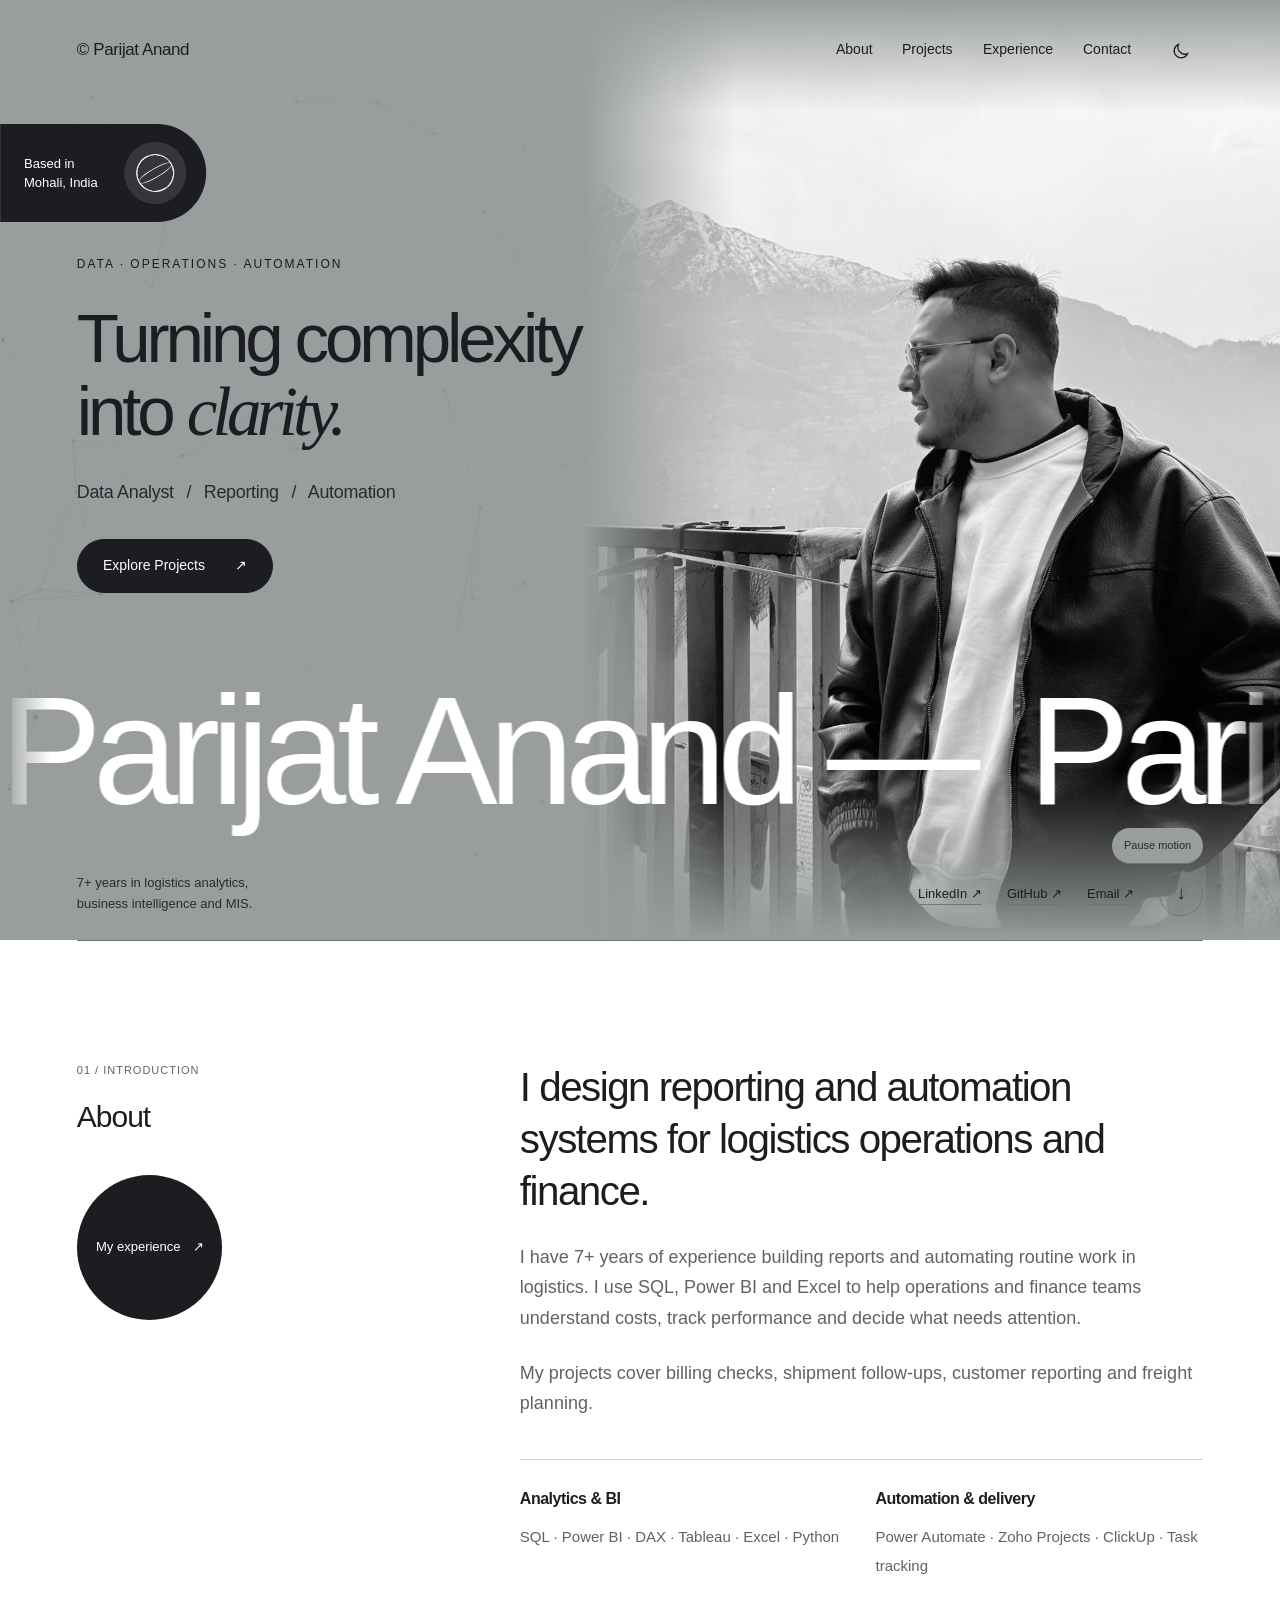
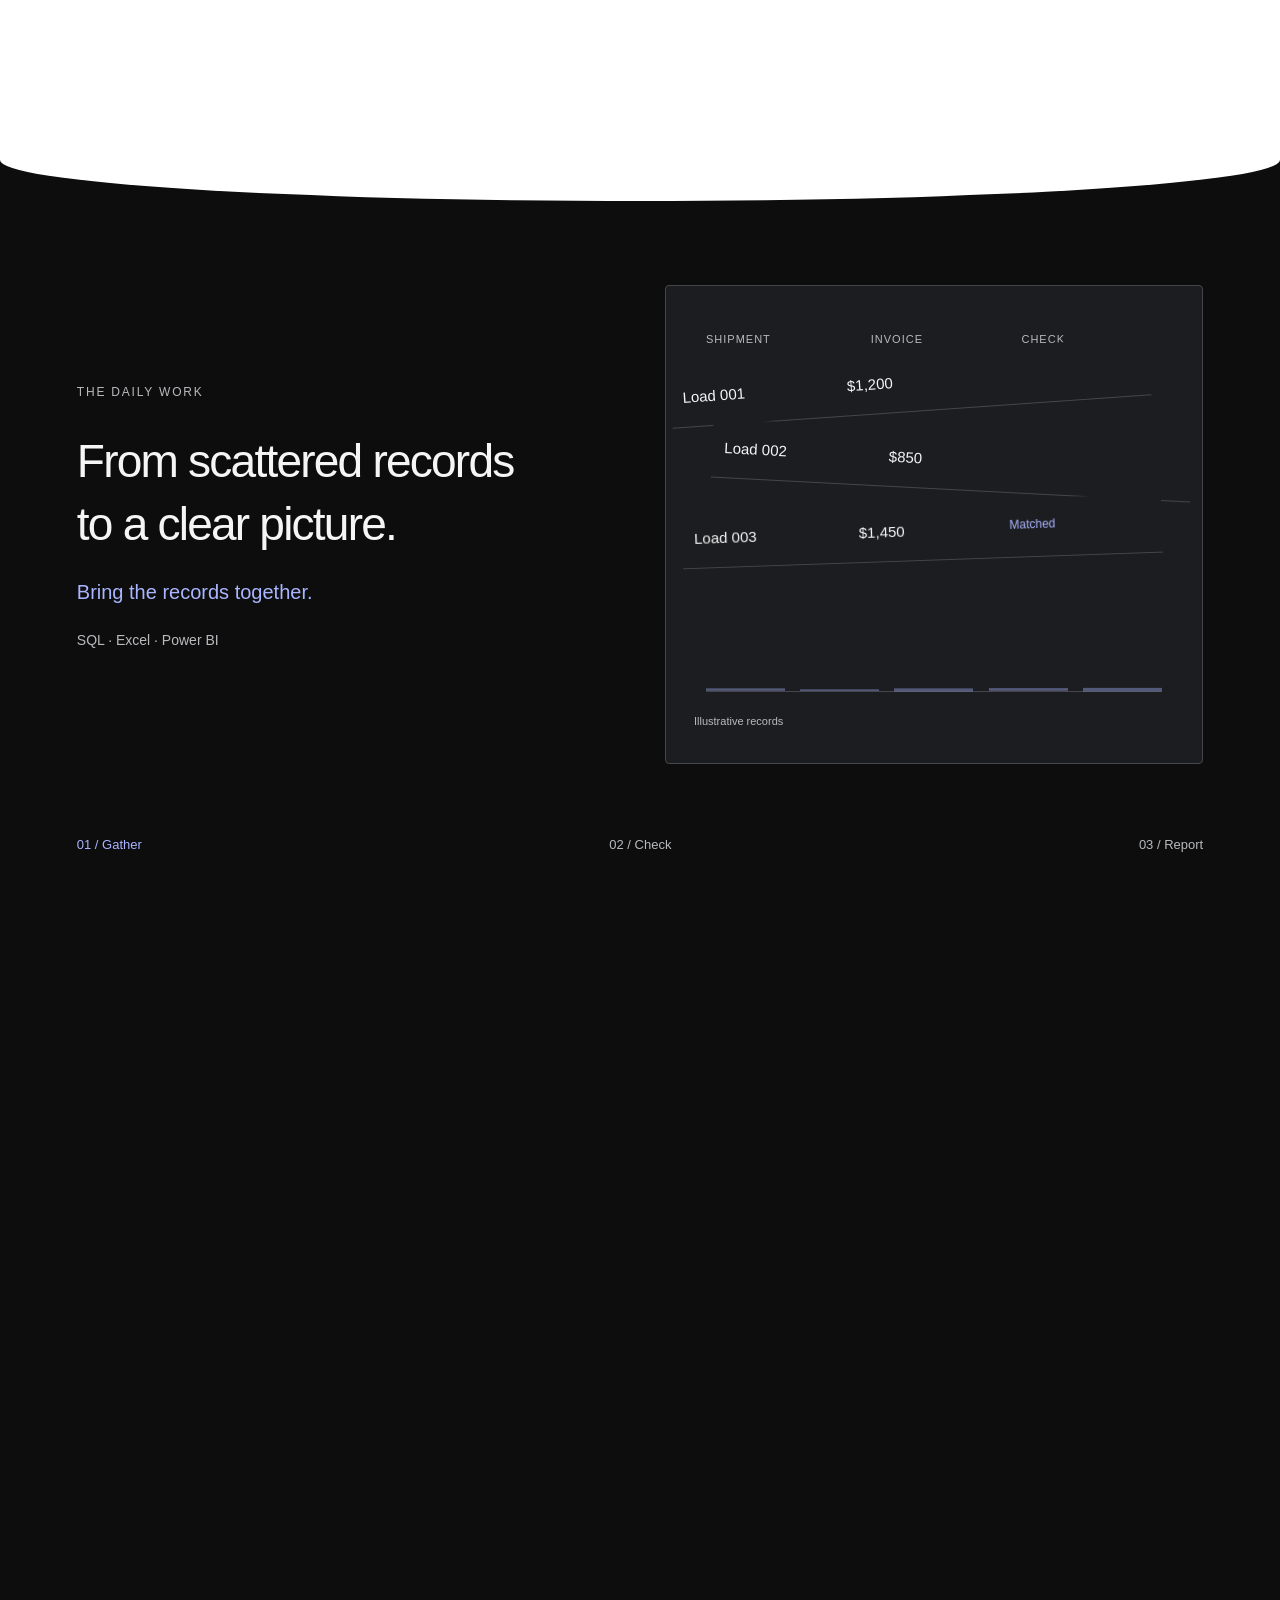
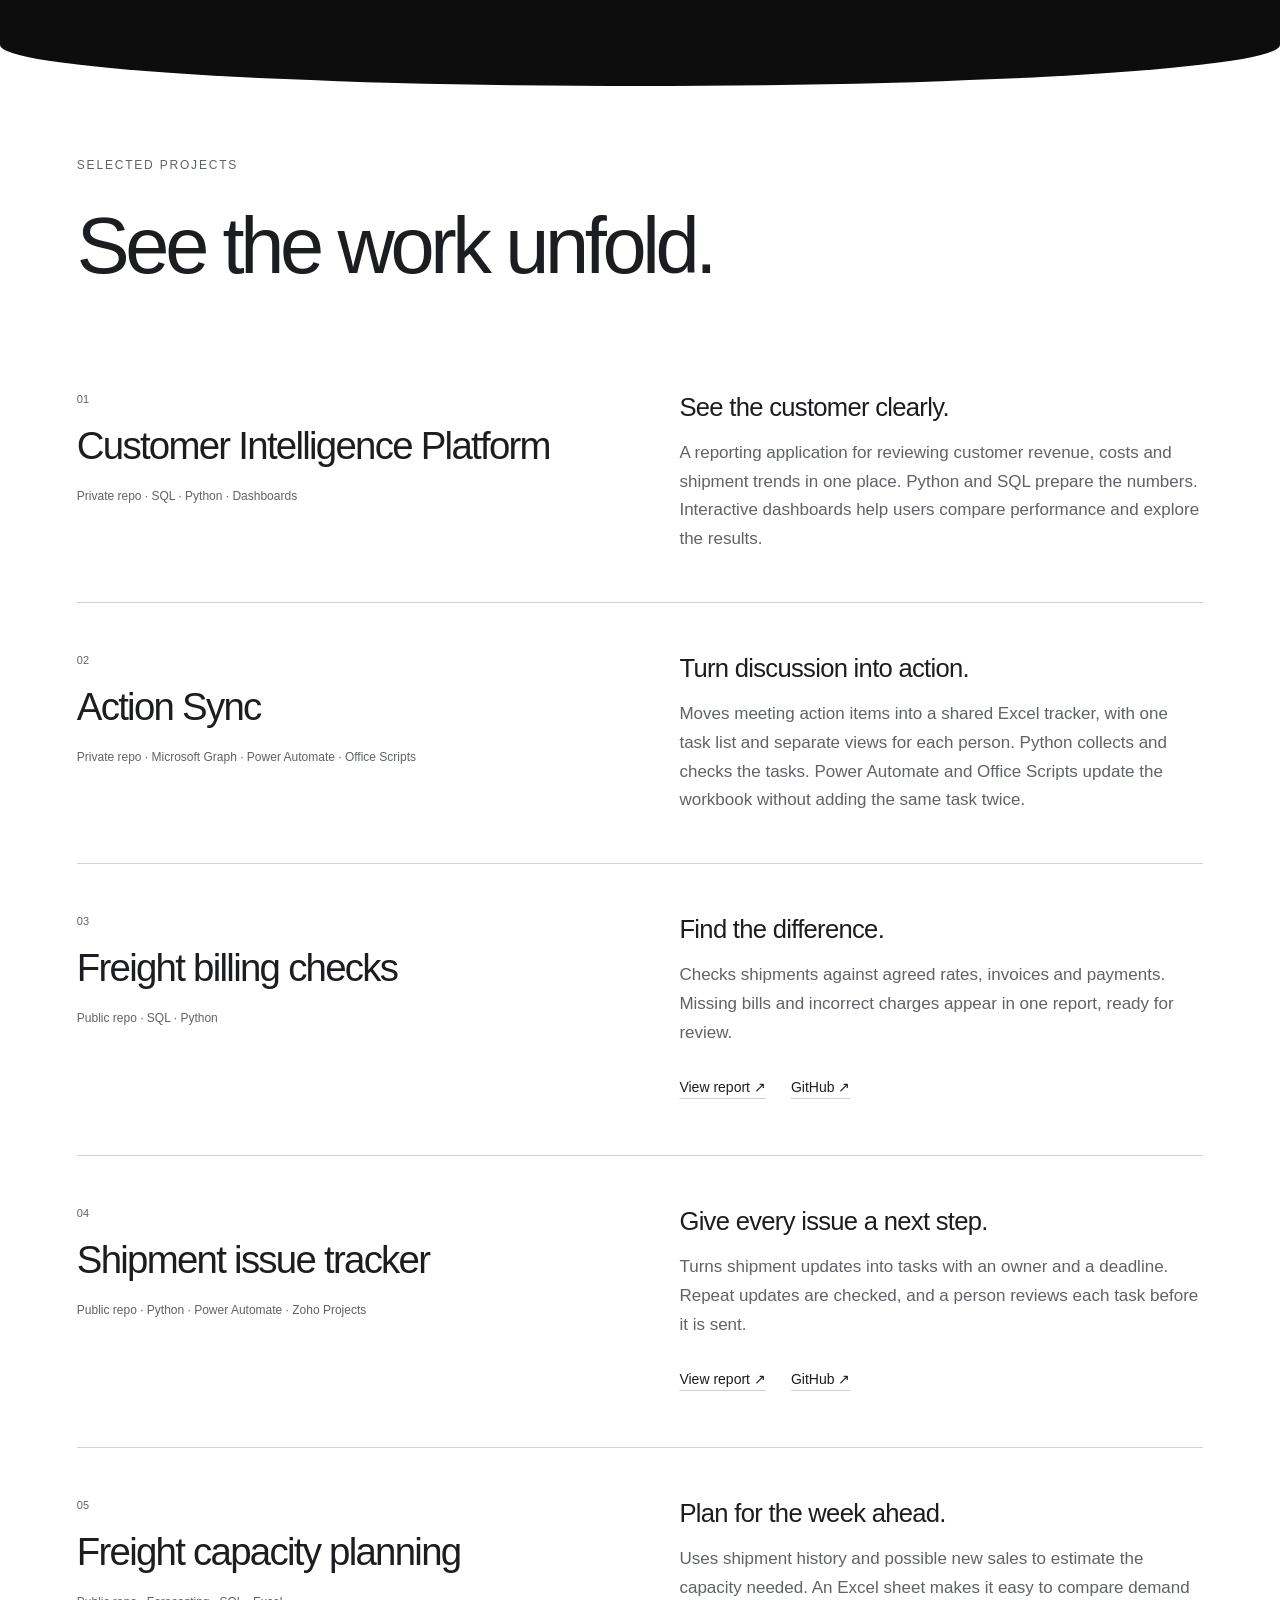
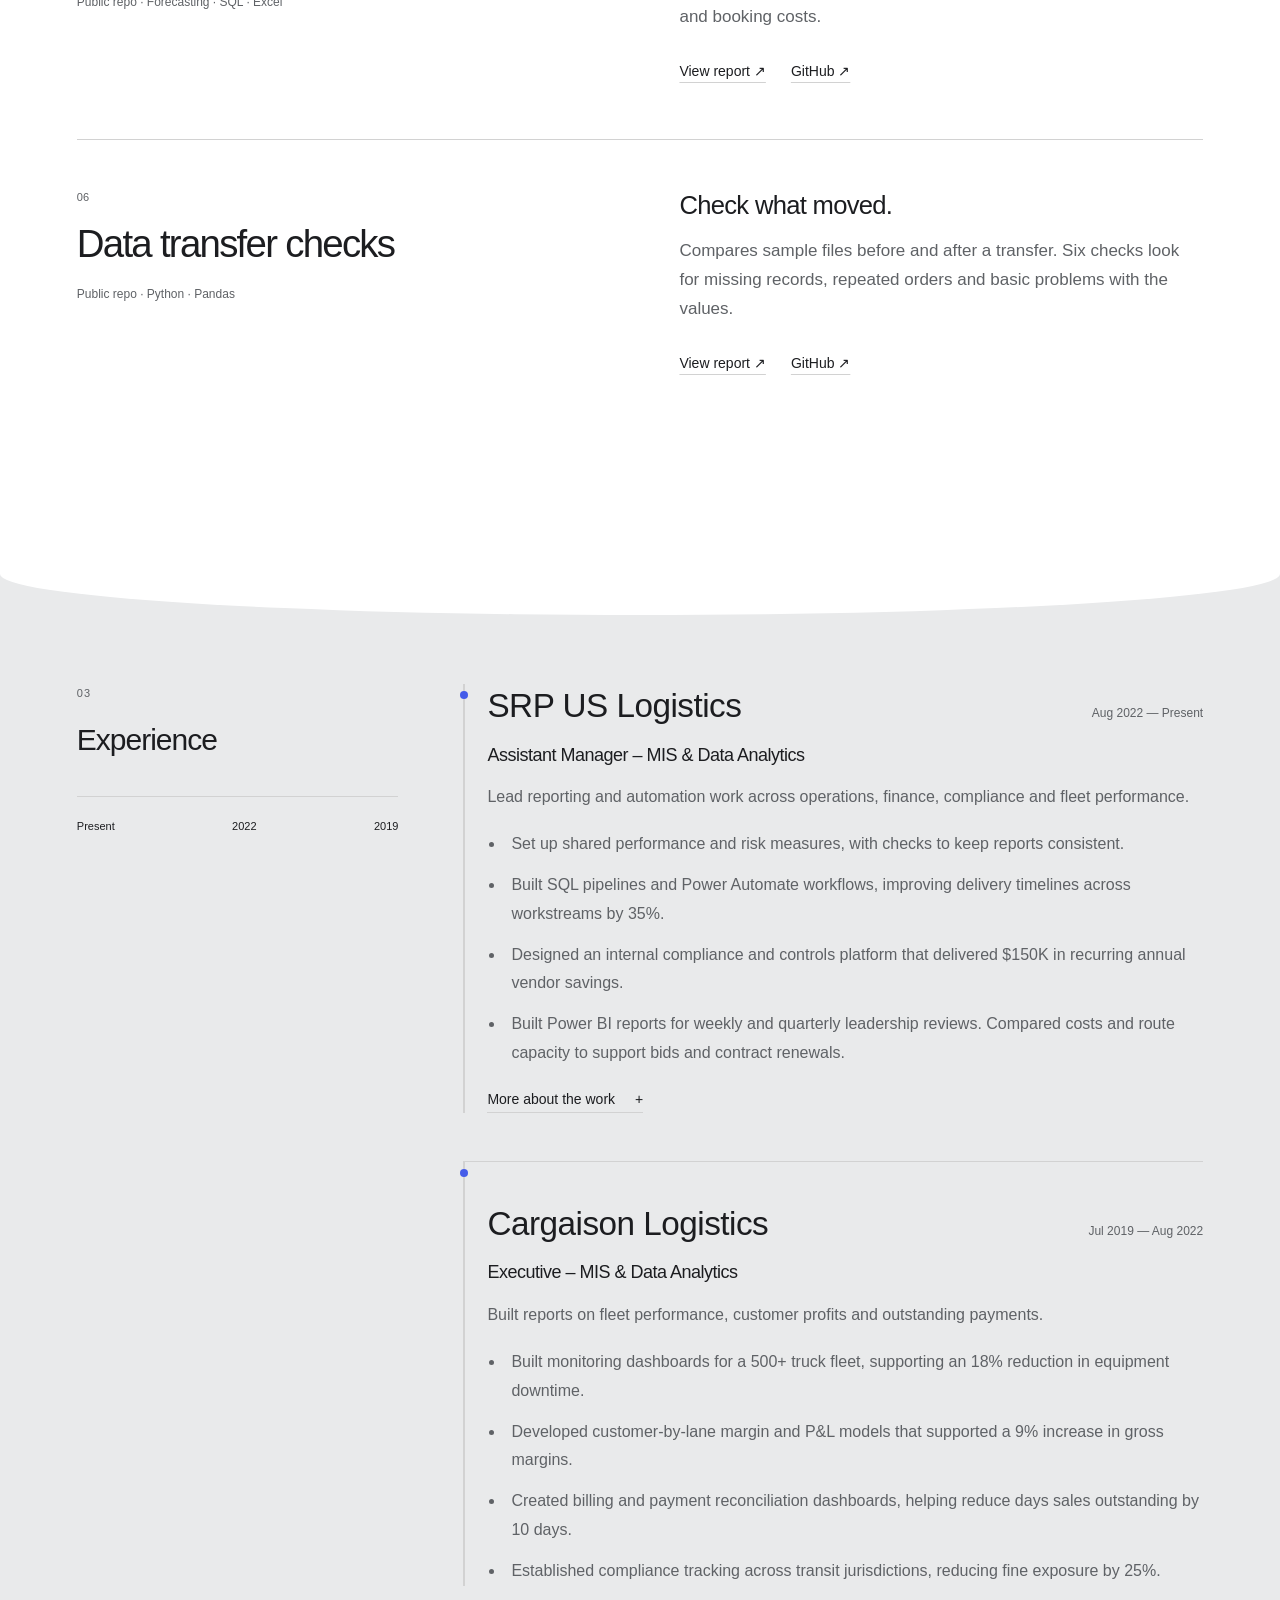
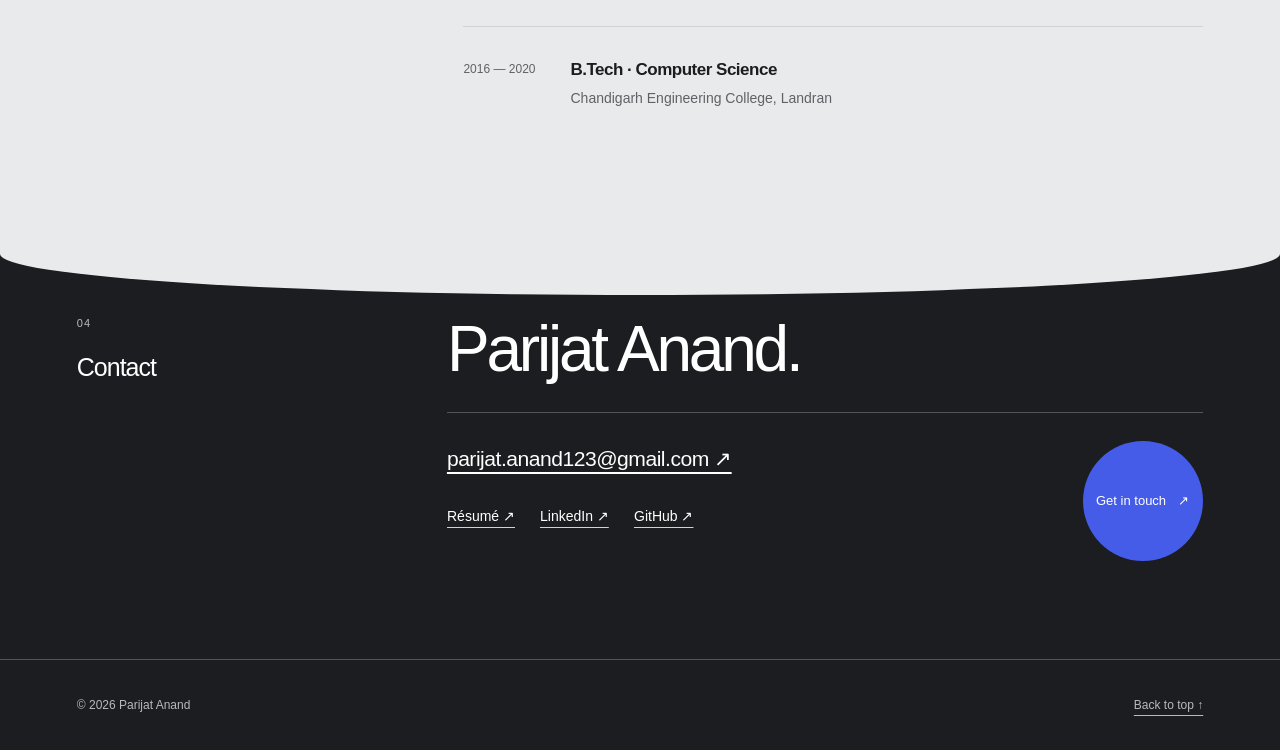
==== commit ab63b71d: "Match hero marquee direction to scrolling" ====
--- a/index.html
+++ b/index.html
@@ -1,5 +1,5 @@
 <!doctype html>
-<html lang="en"><head><meta charset="utf-8"><meta name="viewport" content="width=device-width, initial-scale=1"><title>Parijat Anand | Data Analyst · Automation · Business Reporting</title><meta name="description" content="Parijat Anand. Data analyst with 7+ years of experience in logistics analytics, MIS, business intelligence and workflow automation."><meta name="theme-color" content="#999d9e"><meta property="og:title" content="Parijat Anand — Data Analyst"><meta property="og:description" content="7+ years in MIS, logistics analytics and automation. Experience, selected projects and résumé."><meta property="og:type" content="website"><meta property="og:url" content="https://parijat9.github.io/"><link rel="canonical" href="https://parijat9.github.io/"><link rel="preload" as="image" href="assets/parijat-anand-portrait.jpeg"><link rel="icon" href="assets/favicon.svg" type="image/svg+xml"><script>if(!matchMedia("(prefers-reduced-motion: reduce)").matches){document.documentElement.classList.add("intro-running");window.introSafety=setTimeout(()=>{document.documentElement.classList.remove("intro-running");document.dispatchEvent(new Event("intro-timeout"));},5500);}</script><link rel="stylesheet" href="style.css?v=14"><script src="app.js?v=14" defer></script><link rel="stylesheet" href="story.css?v=14"><script src="story.js?v=14" defer></script></head>
+<html lang="en"><head><meta charset="utf-8"><meta name="viewport" content="width=device-width, initial-scale=1"><title>Parijat Anand | Data Analyst · Automation · Business Reporting</title><meta name="description" content="Parijat Anand. Data analyst with 7+ years of experience in logistics analytics, MIS, business intelligence and workflow automation."><meta name="theme-color" content="#999d9e"><meta property="og:title" content="Parijat Anand — Data Analyst"><meta property="og:description" content="7+ years in MIS, logistics analytics and automation. Experience, selected projects and résumé."><meta property="og:type" content="website"><meta property="og:url" content="https://parijat9.github.io/"><link rel="canonical" href="https://parijat9.github.io/"><link rel="preload" as="image" href="assets/parijat-anand-portrait.jpeg"><link rel="icon" href="assets/favicon.svg" type="image/svg+xml"><script>if(!matchMedia("(prefers-reduced-motion: reduce)").matches){document.documentElement.classList.add("intro-running");window.introSafety=setTimeout(()=>{document.documentElement.classList.remove("intro-running");document.dispatchEvent(new Event("intro-timeout"));},5500);}</script><link rel="stylesheet" href="style.css?v=15"><script src="app.js?v=15" defer></script><link rel="stylesheet" href="story.css?v=15"><script src="story.js?v=15" defer></script></head>
 <body><div id="intro-overlay" aria-hidden="true"><span class="intro-greeting">Hello</span><button class="intro-skip" type="button" aria-label="Skip introduction">Skip introduction</button></div><a class="skip" href="#about">Skip to content</a><header><a class="monogram" href="#top" aria-label="Parijat Anand, home">© Parijat Anand</a><nav aria-label="Main navigation"><a href="#about">About</a><a href="#projects">Projects</a><a href="#experience">Experience</a><a href="#contact">Contact</a></nav><button id="theme" aria-label="Switch to dark theme" title="Switch theme"><svg viewBox="0 0 24 24" aria-hidden="true"><path d="M19 15.5A8 8 0 0 1 8.5 5 8 8 0 1 0 19 15.5Z"/></svg></button></header><button class="menu-toggle" type="button" aria-label="Open navigation" aria-controls="site-menu" aria-expanded="false"><span class="menu-face"><span class="menu-lines" aria-hidden="true"></span></span></button><dialog id="site-menu" aria-label="Navigation"><div class="menu-content"><button class="menu-close" type="button" aria-label="Close navigation">Close <span aria-hidden="true">×</span></button><p class="menu-caption">Navigation</p><nav aria-label="Expanded navigation"></nav><div class="menu-social"></div></div></dialog>
 <main id="top"><section class="hero has-portrait"><figure class="hero-portrait"><img src="assets/parijat-anand-portrait.jpeg" width="1200" height="1600" alt="Parijat Anand in the mountains" fetchpriority="high" decoding="async"></figure><div class="location-tag"><span>Based in <br>Mohali, India</span><span class="location-globe" aria-hidden="true"><span class="globe-axis"><i></i><i></i><i></i></span><span class="globe-equator"></span></span></div><p class="eyebrow">DATA · OPERATIONS · AUTOMATION</p><h1>Turning complexity<br>into <em>clarity.</em></h1><p class="role">Data Analyst <span>/</span> Reporting <span>/</span> Automation</p><div class="hero-actions"><a class="hero-cta primary" href="#projects">Explore Projects <span aria-hidden="true">↗</span></a></div><div class="hero-bottom"><p>7+ years in logistics analytics,<br>business intelligence and MIS.</p><div class="social"><a href="https://www.linkedin.com/in/parijat-anand-25123418b" target="_blank" rel="noopener">LinkedIn ↗</a><a href="https://github.com/Parijat9" target="_blank" rel="noopener">GitHub ↗</a><a href="mailto:parijat.anand123@gmail.com">Email ↗</a></div><a class="scroll" href="#about" aria-label="Scroll to About">↓</a></div><button class="motion-toggle" type="button" aria-pressed="false">Pause motion</button><div class="name-marquee" aria-hidden="true"><div class="name-track"><span>Parijat Anand — </span><span>Parijat Anand — </span><span>Parijat Anand — </span><span>Parijat Anand — </span></div></div></section>
 <section id="about" class="section split"><div class="section-label"><span>01 / INTRODUCTION</span><h2>About</h2><a class="about-circle" href="#experience">My experience <span aria-hidden="true">↗</span></a></div><div class="section-body"><p class="intro">I design reporting and automation systems for logistics operations and finance.</p><p>I have 7+ years of experience building reports and automating routine work in logistics. I use SQL, Power BI and Excel to help operations and finance teams understand costs, track performance and decide what needs attention.</p><p>My projects cover billing checks, shipment follow-ups, customer reporting and freight planning.</p><div class="skills"><div><h3>Analytics & BI</h3><p>SQL · Power BI · DAX · Tableau · Excel · Python</p></div><div><h3>Automation & delivery</h3><p>Power Automate · Zoho Projects · ClickUp · Task tracking</p></div></div></div></section>
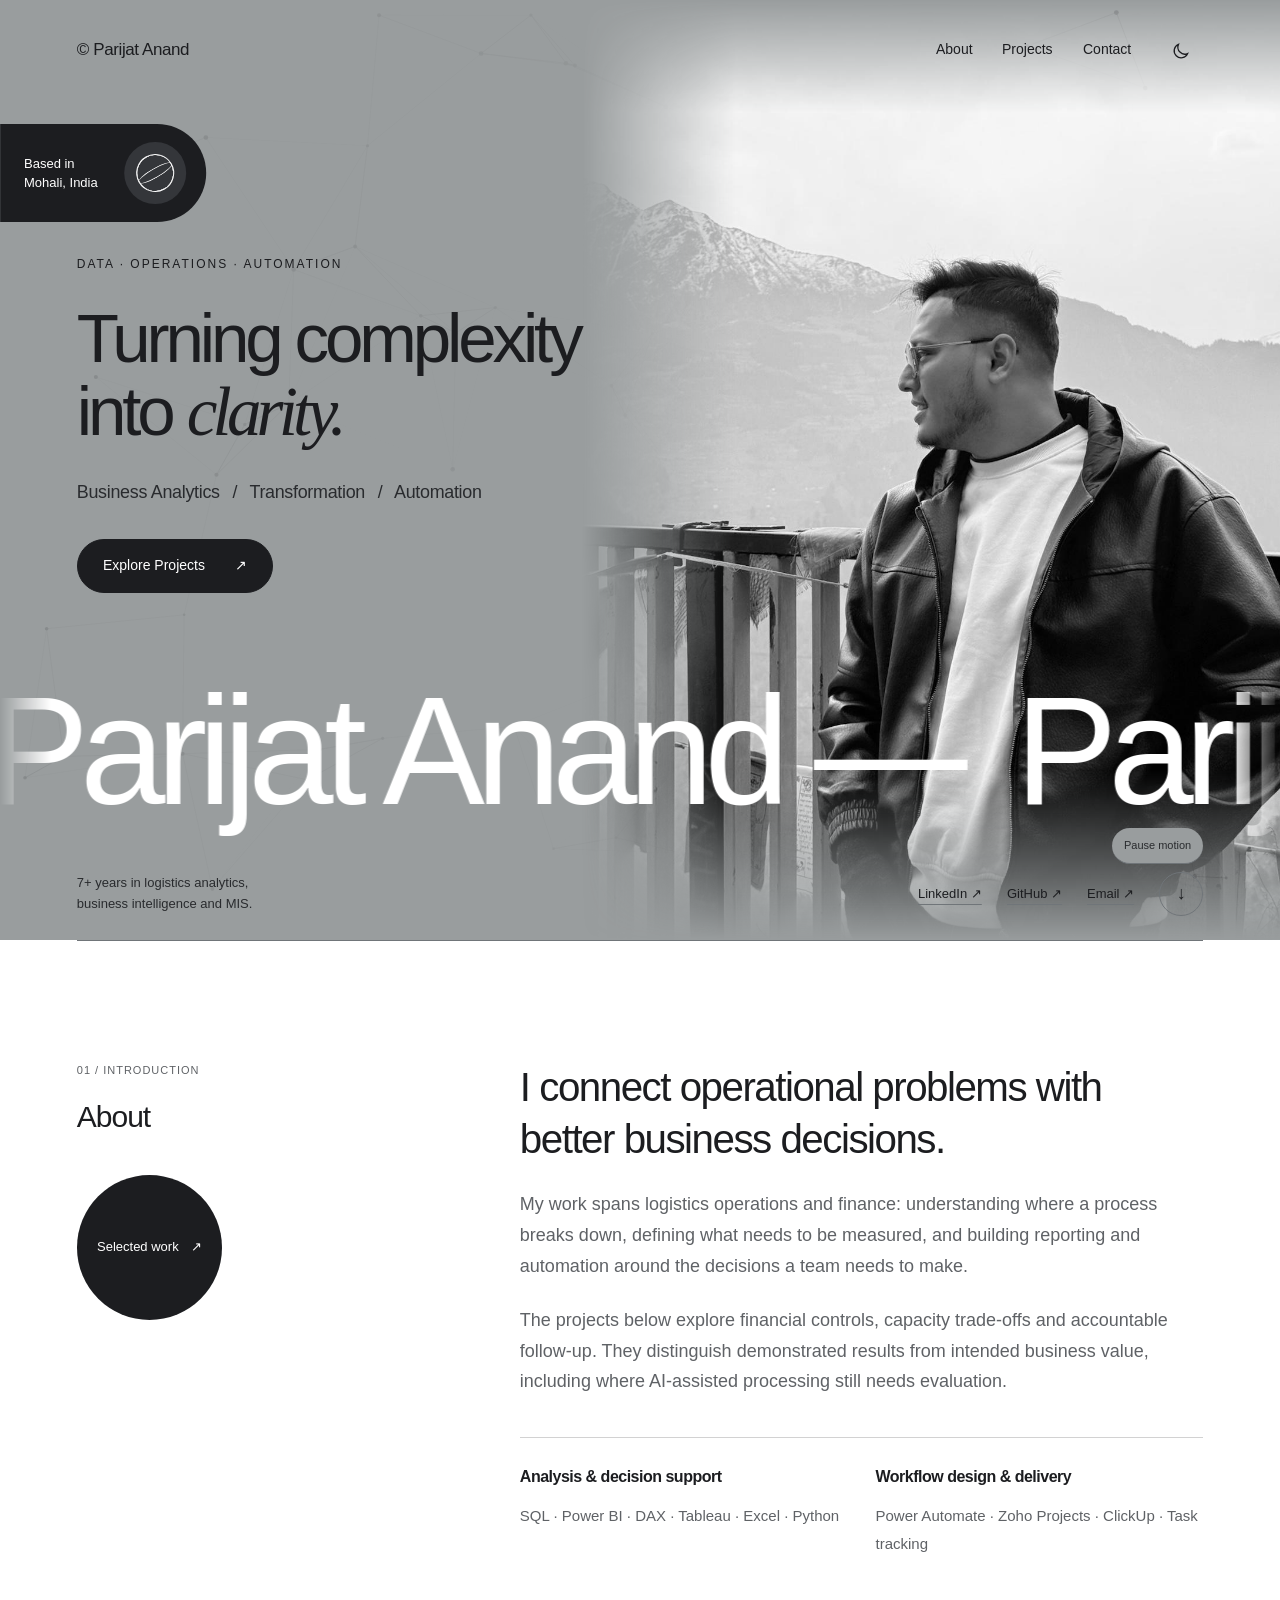
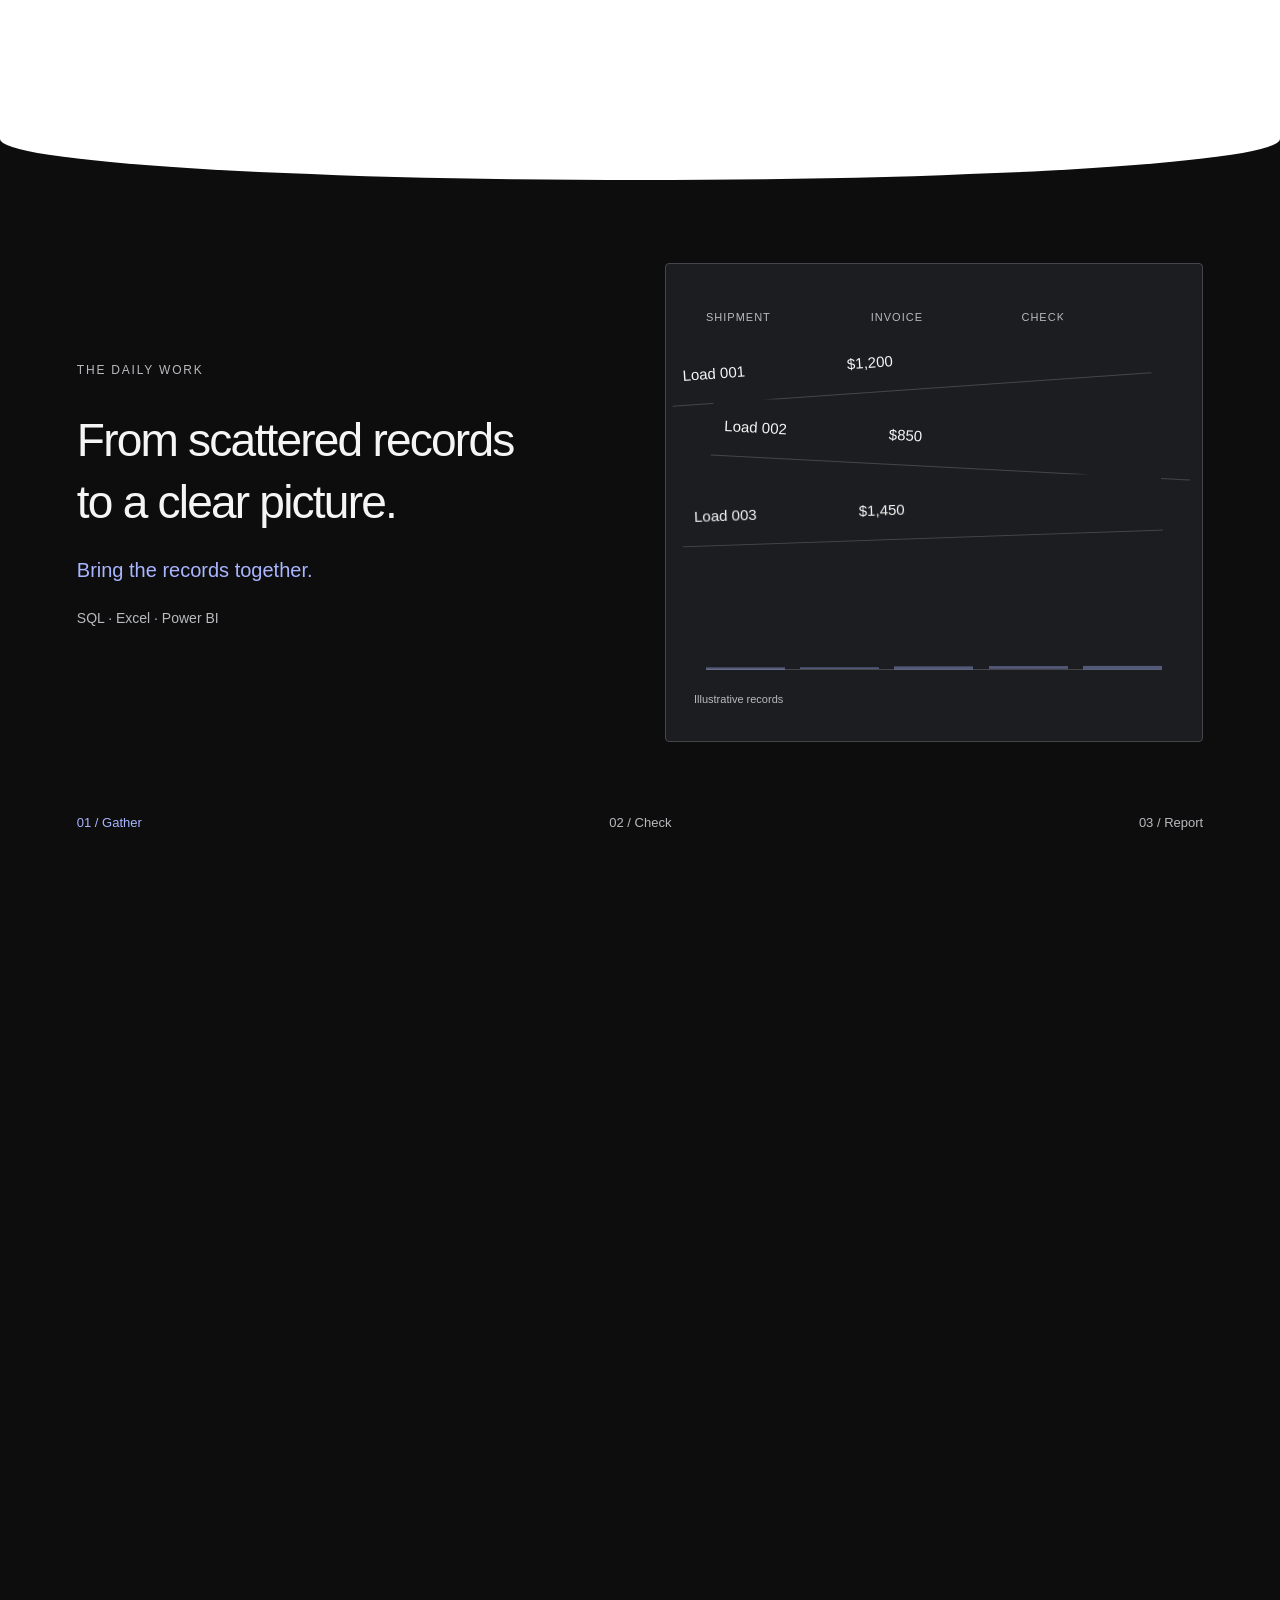
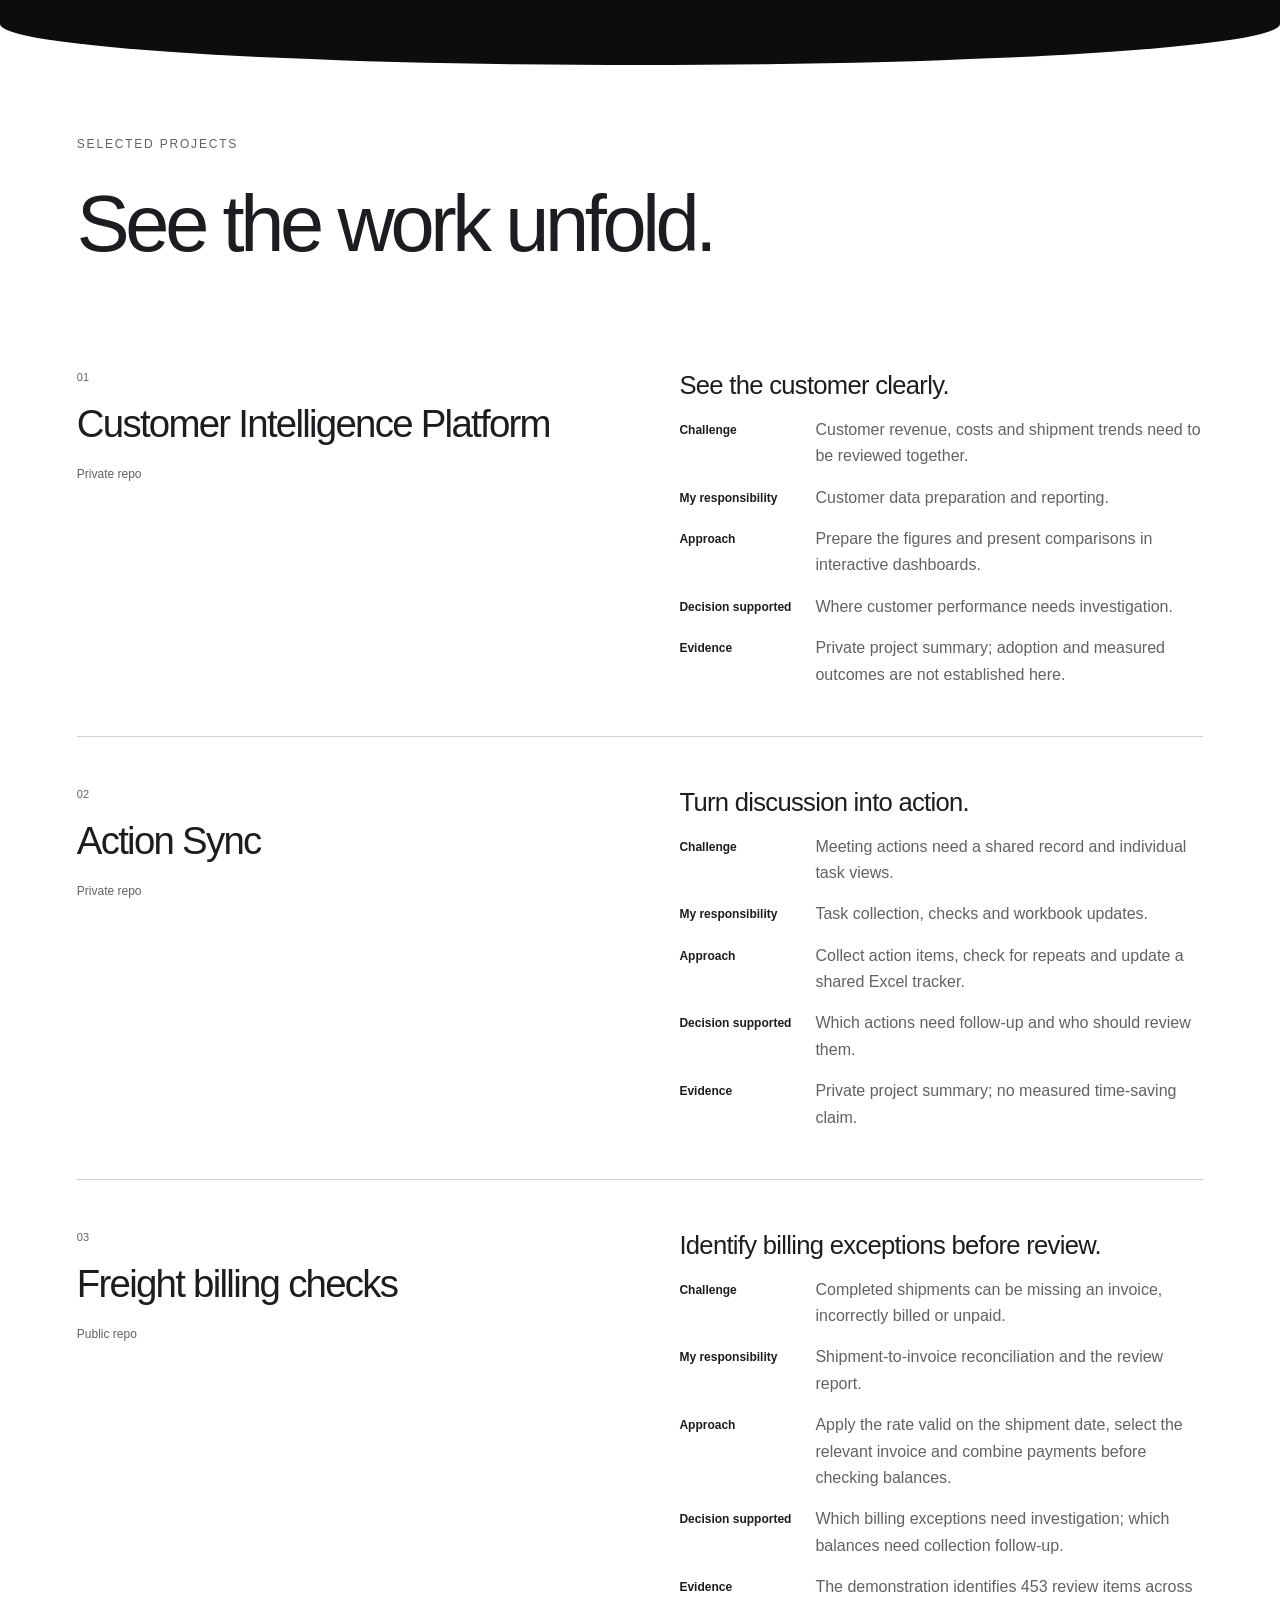
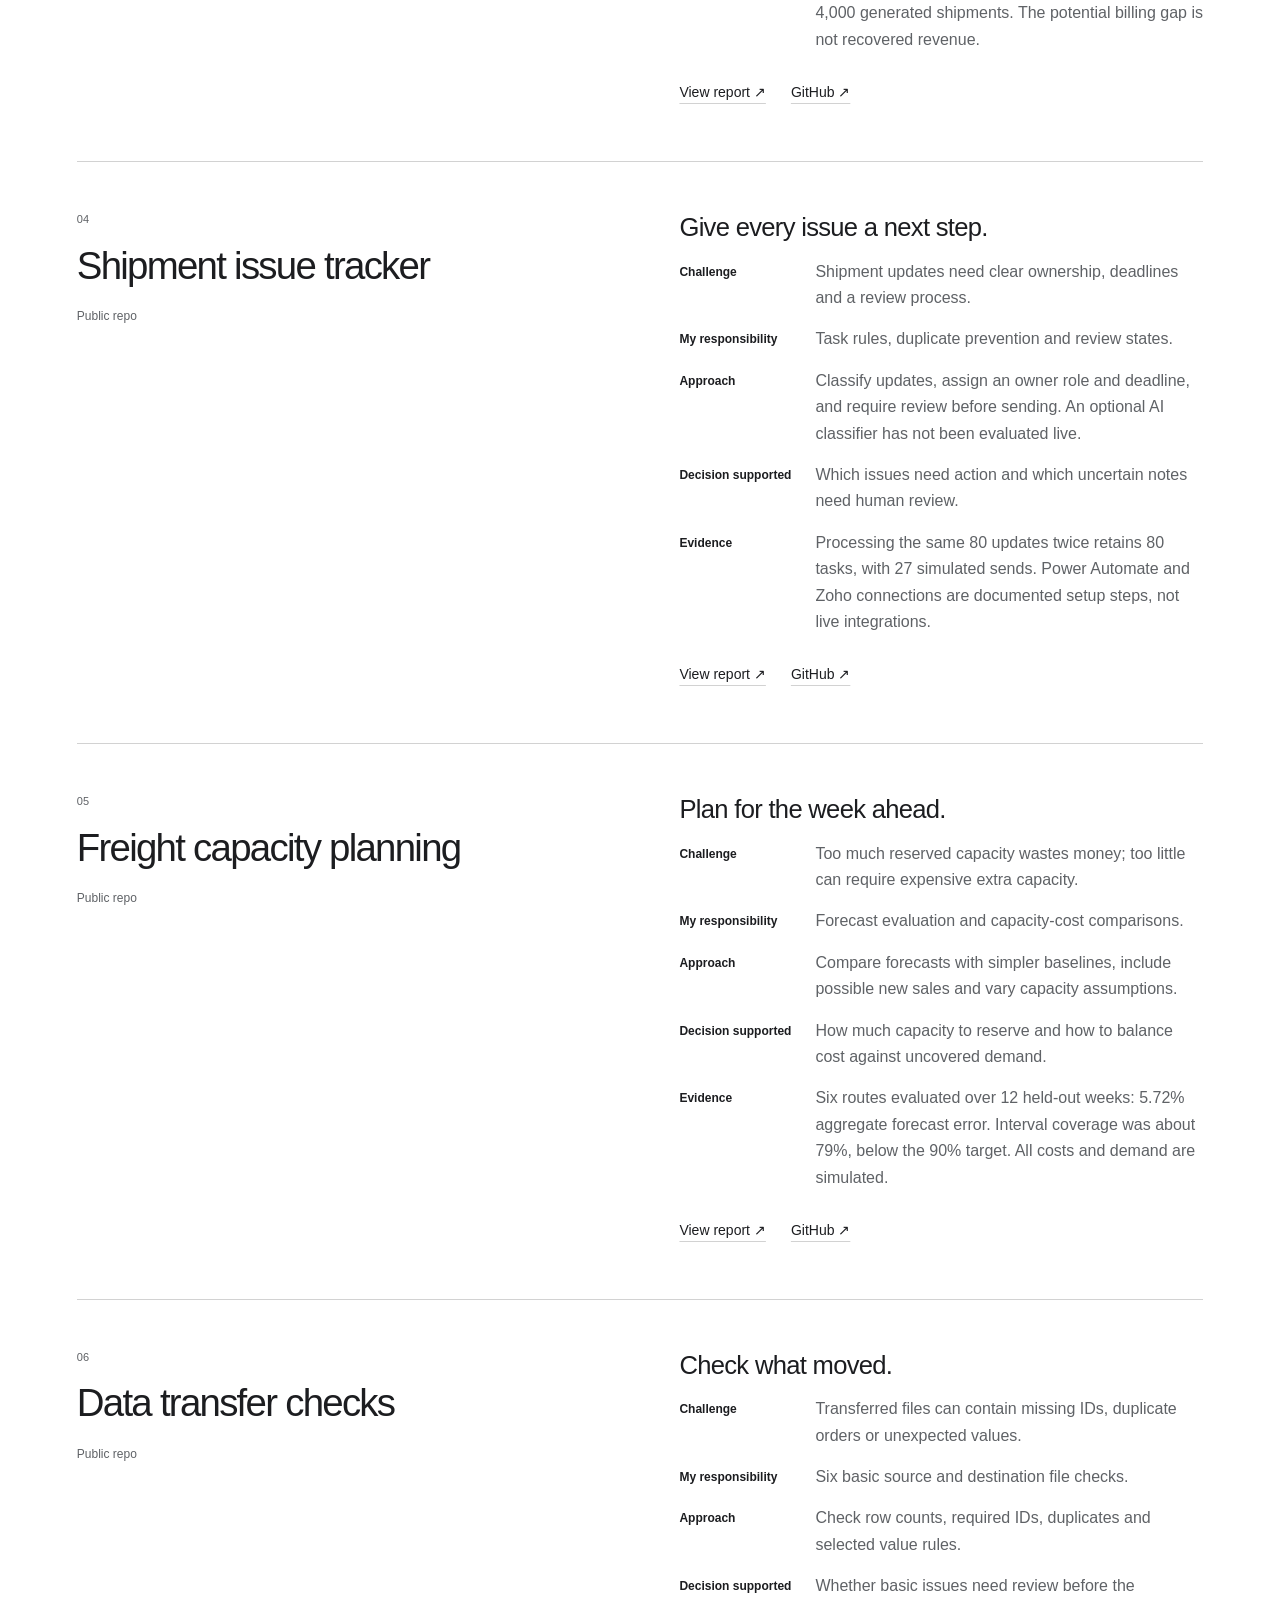
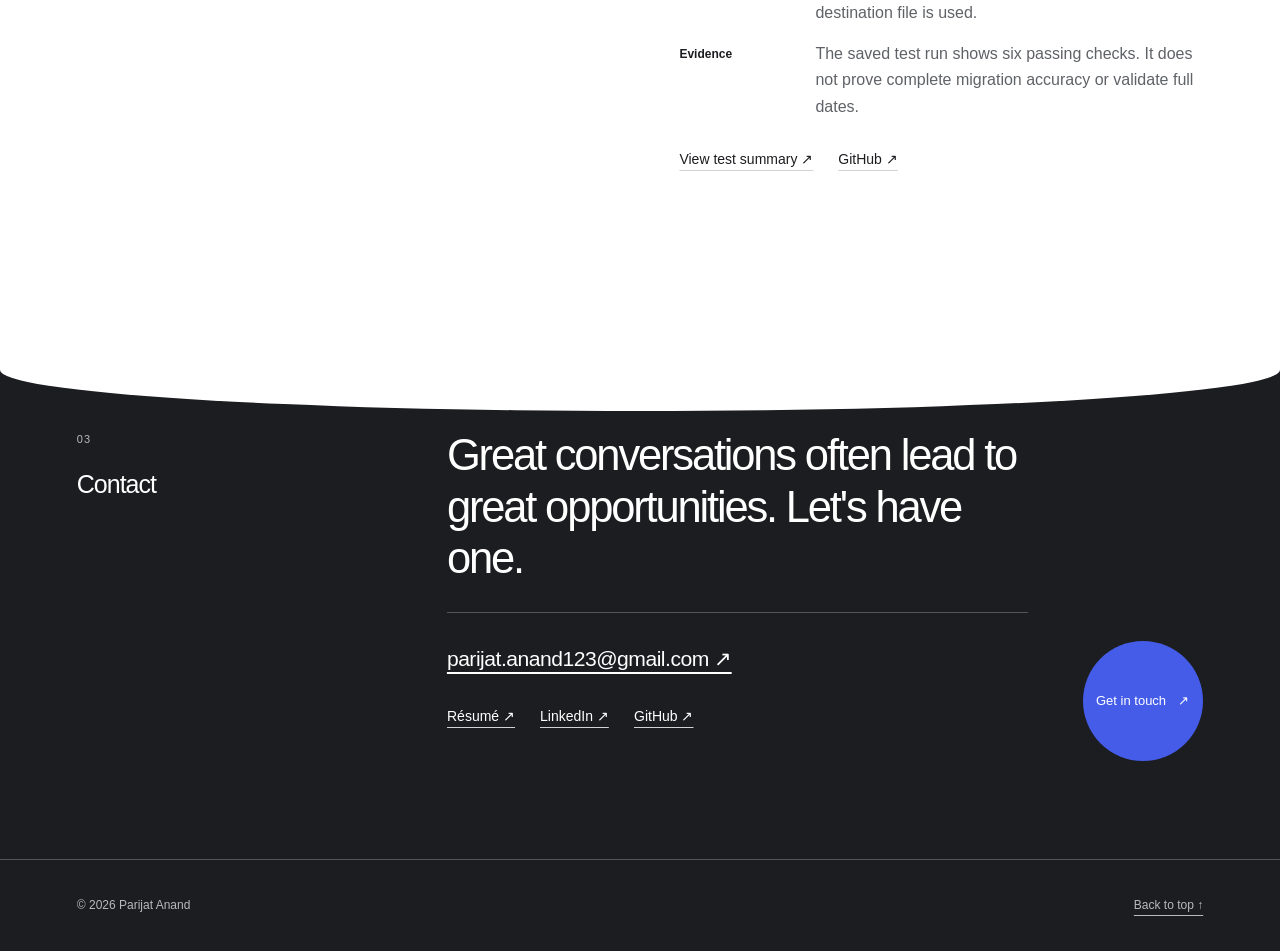
==== commit 1beac4c1: "Refocus portfolio on business decisions and project case studies" ====
--- a/index.html
+++ b/index.html
@@ -1,10 +1,9 @@
 <!doctype html>
-<html lang="en"><head><meta charset="utf-8"><meta name="viewport" content="width=device-width, initial-scale=1"><title>Parijat Anand | Data Analyst · Automation · Business Reporting</title><meta name="description" content="Parijat Anand. Data analyst with 7+ years of experience in logistics analytics, MIS, business intelligence and workflow automation."><meta name="theme-color" content="#999d9e"><meta property="og:title" content="Parijat Anand — Data Analyst"><meta property="og:description" content="7+ years in MIS, logistics analytics and automation. Experience, selected projects and résumé."><meta property="og:type" content="website"><meta property="og:url" content="https://parijat9.github.io/"><link rel="canonical" href="https://parijat9.github.io/"><link rel="preload" as="image" href="assets/parijat-anand-portrait.jpeg"><link rel="icon" href="assets/favicon.svg" type="image/svg+xml"><script>if(!matchMedia("(prefers-reduced-motion: reduce)").matches){document.documentElement.classList.add("intro-running");window.introSafety=setTimeout(()=>{document.documentElement.classList.remove("intro-running");document.dispatchEvent(new Event("intro-timeout"));},5500);}</script><link rel="stylesheet" href="style.css?v=15"><script src="app.js?v=15" defer></script><link rel="stylesheet" href="story.css?v=15"><script src="story.js?v=15" defer></script></head>
-<body><div id="intro-overlay" aria-hidden="true"><span class="intro-greeting">Hello</span><button class="intro-skip" type="button" aria-label="Skip introduction">Skip introduction</button></div><a class="skip" href="#about">Skip to content</a><header><a class="monogram" href="#top" aria-label="Parijat Anand, home">© Parijat Anand</a><nav aria-label="Main navigation"><a href="#about">About</a><a href="#projects">Projects</a><a href="#experience">Experience</a><a href="#contact">Contact</a></nav><button id="theme" aria-label="Switch to dark theme" title="Switch theme"><svg viewBox="0 0 24 24" aria-hidden="true"><path d="M19 15.5A8 8 0 0 1 8.5 5 8 8 0 1 0 19 15.5Z"/></svg></button></header><button class="menu-toggle" type="button" aria-label="Open navigation" aria-controls="site-menu" aria-expanded="false"><span class="menu-face"><span class="menu-lines" aria-hidden="true"></span></span></button><dialog id="site-menu" aria-label="Navigation"><div class="menu-content"><button class="menu-close" type="button" aria-label="Close navigation">Close <span aria-hidden="true">×</span></button><p class="menu-caption">Navigation</p><nav aria-label="Expanded navigation"></nav><div class="menu-social"></div></div></dialog>
-<main id="top"><section class="hero has-portrait"><figure class="hero-portrait"><img src="assets/parijat-anand-portrait.jpeg" width="1200" height="1600" alt="Parijat Anand in the mountains" fetchpriority="high" decoding="async"></figure><div class="location-tag"><span>Based in <br>Mohali, India</span><span class="location-globe" aria-hidden="true"><span class="globe-axis"><i></i><i></i><i></i></span><span class="globe-equator"></span></span></div><p class="eyebrow">DATA · OPERATIONS · AUTOMATION</p><h1>Turning complexity<br>into <em>clarity.</em></h1><p class="role">Data Analyst <span>/</span> Reporting <span>/</span> Automation</p><div class="hero-actions"><a class="hero-cta primary" href="#projects">Explore Projects <span aria-hidden="true">↗</span></a></div><div class="hero-bottom"><p>7+ years in logistics analytics,<br>business intelligence and MIS.</p><div class="social"><a href="https://www.linkedin.com/in/parijat-anand-25123418b" target="_blank" rel="noopener">LinkedIn ↗</a><a href="https://github.com/Parijat9" target="_blank" rel="noopener">GitHub ↗</a><a href="mailto:parijat.anand123@gmail.com">Email ↗</a></div><a class="scroll" href="#about" aria-label="Scroll to About">↓</a></div><button class="motion-toggle" type="button" aria-pressed="false">Pause motion</button><div class="name-marquee" aria-hidden="true"><div class="name-track"><span>Parijat Anand — </span><span>Parijat Anand — </span><span>Parijat Anand — </span><span>Parijat Anand — </span></div></div></section>
-<section id="about" class="section split"><div class="section-label"><span>01 / INTRODUCTION</span><h2>About</h2><a class="about-circle" href="#experience">My experience <span aria-hidden="true">↗</span></a></div><div class="section-body"><p class="intro">I design reporting and automation systems for logistics operations and finance.</p><p>I have 7+ years of experience building reports and automating routine work in logistics. I use SQL, Power BI and Excel to help operations and finance teams understand costs, track performance and decide what needs attention.</p><p>My projects cover billing checks, shipment follow-ups, customer reporting and freight planning.</p><div class="skills"><div><h3>Analytics & BI</h3><p>SQL · Power BI · DAX · Tableau · Excel · Python</p></div><div><h3>Automation & delivery</h3><p>Power Automate · Zoho Projects · ClickUp · Task tracking</p></div></div></div></section>
+<html lang="en"><head><meta charset="utf-8"><meta name="viewport" content="width=device-width, initial-scale=1"><title>Parijat Anand | Data Analyst · Automation · Business Reporting</title><meta name="description" content="Parijat Anand. Data analyst with 7+ years of experience in logistics analytics, MIS, business intelligence and workflow automation."><meta name="theme-color" content="#999d9e"><meta property="og:title" content="Parijat Anand — Data Analyst"><meta property="og:description" content="7+ years in MIS, logistics analytics and automation. Experience, selected projects and résumé."><meta property="og:type" content="website"><meta property="og:url" content="https://parijat9.github.io/"><link rel="canonical" href="https://parijat9.github.io/"><link rel="preload" as="image" href="assets/parijat-anand-portrait.jpeg"><link rel="icon" href="assets/favicon.svg" type="image/svg+xml"><script>if(!matchMedia("(prefers-reduced-motion: reduce)").matches){document.documentElement.classList.add("intro-running");window.introSafety=setTimeout(()=>{document.documentElement.classList.remove("intro-running");document.dispatchEvent(new Event("intro-timeout"));},5500);}</script><link rel="stylesheet" href="style.css?v=16"><script src="app.js?v=16" defer></script><link rel="stylesheet" href="story.css?v=16"><script src="story.js?v=16" defer></script></head>
+<body><div id="intro-overlay" aria-hidden="true"><span class="intro-greeting">Hello</span><button class="intro-skip" type="button" aria-label="Skip introduction">Skip introduction</button></div><a class="skip" href="#about">Skip to content</a><header><a class="monogram" href="#top" aria-label="Parijat Anand, home">© Parijat Anand</a><nav aria-label="Main navigation"><a href="#about">About</a><a href="#projects">Projects</a><a href="#contact">Contact</a></nav><button id="theme" aria-label="Switch to dark theme" title="Switch theme"><svg viewBox="0 0 24 24" aria-hidden="true"><path d="M19 15.5A8 8 0 0 1 8.5 5 8 8 0 1 0 19 15.5Z"/></svg></button></header><button class="menu-toggle" type="button" aria-label="Open navigation" aria-controls="site-menu" aria-expanded="false"><span class="menu-face"><span class="menu-lines" aria-hidden="true"></span></span></button><dialog id="site-menu" aria-label="Navigation"><div class="menu-content"><button class="menu-close" type="button" aria-label="Close navigation">Close <span aria-hidden="true">×</span></button><p class="menu-caption">Navigation</p><nav aria-label="Expanded navigation"></nav><div class="menu-social"></div></div></dialog>
+<main id="top"><section class="hero has-portrait"><figure class="hero-portrait"><img src="assets/parijat-anand-portrait.jpeg" width="1200" height="1600" alt="Parijat Anand in the mountains" fetchpriority="high" decoding="async"></figure><div class="location-tag"><span>Based in <br>Mohali, India</span><span class="location-globe" aria-hidden="true"><span class="globe-axis"><i></i><i></i><i></i></span><span class="globe-equator"></span></span></div><p class="eyebrow">DATA · OPERATIONS · AUTOMATION</p><h1>Turning complexity<br>into <em>clarity.</em></h1><p class="role">Business Analytics <span>/</span> Transformation <span>/</span> Automation</p><div class="hero-actions"><a class="hero-cta primary" href="#projects">Explore Projects <span aria-hidden="true">↗</span></a></div><div class="hero-bottom"><p>7+ years in logistics analytics,<br>business intelligence and MIS.</p><div class="social"><a href="https://www.linkedin.com/in/parijat-anand-25123418b" target="_blank" rel="noopener">LinkedIn ↗</a><a href="https://github.com/Parijat9" target="_blank" rel="noopener">GitHub ↗</a><a href="mailto:parijat.anand123@gmail.com">Email ↗</a></div><a class="scroll" href="#about" aria-label="Scroll to About">↓</a></div><button class="motion-toggle" type="button" aria-pressed="false">Pause motion</button><div class="name-marquee" aria-hidden="true"><div class="name-track"><span>Parijat Anand — </span><span>Parijat Anand — </span><span>Parijat Anand — </span><span>Parijat Anand — </span></div></div></section>
+<section id="about" class="section split"><div class="section-label"><span>01 / INTRODUCTION</span><h2>About</h2><a class="about-circle" href="#projects">Selected work <span aria-hidden="true">↗</span></a></div><div class="section-body"><p class="intro">I connect operational problems with better business decisions.</p><p>My work spans logistics operations and finance: understanding where a process breaks down, defining what needs to be measured, and building reporting and automation around the decisions a team needs to make.</p><p>The projects below explore financial controls, capacity trade-offs and accountable follow-up. They distinguish demonstrated results from intended business value, including where AI-assisted processing still needs evaluation.</p><div class="skills"><div><h3>Analysis & decision support</h3><p>SQL · Power BI · DAX · Tableau · Excel · Python</p></div><div><h3>Workflow design & delivery</h3><p>Power Automate · Zoho Projects · ClickUp · Task tracking</p></div></div></div></section>
 <div class="work-story" aria-label="From records to reports"><div class="work-sticky"><div><p class="eyebrow">THE DAILY WORK</p><h3>From scattered records<br>to a clear picture.</h3><p class="work-caption">Bring the records together.</p><p class="work-tools">SQL · Excel · Power BI</p></div><div class="record-board" aria-hidden="true"><div class="record-head"><span>Shipment</span><span>Invoice</span><span>Check</span></div><div class="record-row"><span>Load 001</span><span>$1,200</span><i>Matched</i></div><div class="record-row"><span>Load 002</span><span>$850</span><i>Review</i></div><div class="record-row"><span>Load 003</span><span>$1,450</span><i>Matched</i></div><div class="record-chart"><b style="--bar:65%"></b><b style="--bar:45%"></b><b style="--bar:85%"></b><b style="--bar:72%"></b><b style="--bar:95%"></b></div><small>Illustrative records</small></div><div class="work-steps"><span>01 / Gather</span><span>02 / Check</span><span>03 / Report</span></div></div></div>
 
-<section id="projects" class="section project-story"><div class="story-heading"><p class="eyebrow">SELECTED PROJECTS</p><h2>See the work unfold.</h2></div><div class="project-list"><article class="project-row" id="project-customer" data-private="true"><div class="project-row-name"><span class="row-number">01</span><h3 class="project-name">Customer Intelligence Platform</h3><p class="project-tools">Private repo · SQL · Python · Dashboards</p></div><div class="project-row-detail"><h4>See the customer clearly.</h4><p>A reporting application for reviewing customer revenue, costs and shipment trends in one place. Python and SQL prepare the numbers. Interactive dashboards help users compare performance and explore the results.</p></div></article><article class="project-row" id="project-tasks" data-private="true"><div class="project-row-name"><span class="row-number">02</span><h3 class="project-name">Action Sync</h3><p class="project-tools">Private repo · Microsoft Graph · Power Automate · Office Scripts</p></div><div class="project-row-detail"><h4>Turn discussion into action.</h4><p>Moves meeting action items into a shared Excel tracker, with one task list and separate views for each person. Python collects and checks the tasks. Power Automate and Office Scripts update the workbook without adding the same task twice.</p></div></article><article class="project-row" id="work-revenue" data-preview="assets/revenue-preview.png"><div class="project-row-name"><span class="row-number">03</span><h3><a class="project-name" href="reports/revenue.html" target="_blank" rel="noopener">Freight billing checks</a></h3><p class="project-tools">Public repo · SQL · Python</p></div><div class="project-row-detail"><h4>Find the difference.</h4><p>Checks shipments against agreed rates, invoices and payments. Missing bills and incorrect charges appear in one report, ready for review.</p><div class="project-links"><a href="reports/revenue.html" target="_blank" rel="noopener">View report ↗</a><a href="https://github.com/Parijat9/freight-revenue-controls" target="_blank" rel="noopener">GitHub ↗</a></div></div></article><article class="project-row" id="work-exceptions" data-preview="assets/exceptions-preview.png"><div class="project-row-name"><span class="row-number">04</span><h3><a class="project-name" href="reports/exceptions.html" target="_blank" rel="noopener">Shipment issue tracker</a></h3><p class="project-tools">Public repo · Python · Power Automate · Zoho Projects</p></div><div class="project-row-detail"><h4>Give every issue a next step.</h4><p>Turns shipment updates into tasks with an owner and a deadline. Repeat updates are checked, and a person reviews each task before it is sent.</p><div class="project-links"><a href="reports/exceptions.html" target="_blank" rel="noopener">View report ↗</a><a href="https://github.com/Parijat9/shipment-exception-workbench" target="_blank" rel="noopener">GitHub ↗</a></div></div></article><article class="project-row" id="work-capacity" data-preview="assets/capacity-preview.png"><div class="project-row-name"><span class="row-number">05</span><h3><a class="project-name" href="reports/capacity.html" target="_blank" rel="noopener">Freight capacity planning</a></h3><p class="project-tools">Public repo · Forecasting · SQL · Excel</p></div><div class="project-row-detail"><h4>Plan for the week ahead.</h4><p>Uses shipment history and possible new sales to estimate the capacity needed. An Excel sheet makes it easy to compare demand and booking costs.</p><div class="project-links"><a href="reports/capacity.html" target="_blank" rel="noopener">View report ↗</a><a href="https://github.com/Parijat9/freight-capacity-planning" target="_blank" rel="noopener">GitHub ↗</a></div></div></article><article class="project-row" id="work-transfer" data-preview="assets/transfer-preview.png"><div class="project-row-name"><span class="row-number">06</span><h3><a class="project-name" href="assets/transfer-preview.png" target="_blank" rel="noopener">Data transfer checks</a></h3><p class="project-tools">Public repo · Python · Pandas</p></div><div class="project-row-detail"><h4>Check what moved.</h4><p>Compares sample files before and after a transfer. Six checks look for missing records, repeated orders and basic problems with the values.</p><div class="project-links"><a href="assets/transfer-preview.png" target="_blank" rel="noopener">View report ↗</a><a href="https://github.com/Parijat9/data-migration-testing-project" target="_blank" rel="noopener">GitHub ↗</a></div></div></article></div></section>
-<section id="experience" class="section split"><div class="section-label"><span>03</span><h2>Experience</h2><div class="career-line"><span>Present</span><span>2022</span><span>2019</span></div></div><div class="section-body"><article class="job"><div class="job-heading"><h3>SRP US Logistics</h3><span>Aug 2022 — Present</span></div><h4>Assistant Manager – MIS & Data Analytics</h4><p>Lead reporting and automation work across operations, finance, compliance and fleet performance.</p><ul><li>Set up shared performance and risk measures, with checks to keep reports consistent.</li><li>Built SQL pipelines and Power Automate workflows, improving delivery timelines across workstreams by 35%.</li><li>Designed an internal compliance and controls platform that delivered $150K in recurring annual vendor savings.</li><li>Built Power BI reports for weekly and quarterly leadership reviews. Compared costs and route capacity to support bids and contract renewals.</li></ul><details><summary>More about the work <span>+</span></summary><p>Used SQL to check records from Amazon S3 and find the reasons for rising costs and delays. Worked with operations teams to agree on changes.</p></details></article><article class="job"><div class="job-heading"><h3>Cargaison Logistics</h3><span>Jul 2019 — Aug 2022</span></div><h4>Executive – MIS & Data Analytics</h4><p>Built reports on fleet performance, customer profits and outstanding payments.</p><ul><li>Built monitoring dashboards for a 500+ truck fleet, supporting an 18% reduction in equipment downtime.</li><li>Developed customer-by-lane margin and P&L models that supported a 9% increase in gross margins.</li><li>Created billing and payment reconciliation dashboards, helping reduce days sales outstanding by 10 days.</li><li>Established compliance tracking across transit jurisdictions, reducing fine exposure by 25%.</li></ul></article><div class="education"><span>2016 — 2020</span><div><h3>B.Tech · Computer Science</h3><p>Chandigarh Engineering College, Landran</p></div></div></div></section>
-<section id="contact" class="section split"><div class="section-label"><span>04</span><h2>Contact</h2></div><div class="section-body"><h3 class="closing-name">Parijat Anand.</h3><a class="contact-circle" href="mailto:parijat.anand123@gmail.com">Get in touch <span aria-hidden="true">↗</span></a><a class="email" href="mailto:parijat.anand123@gmail.com">parijat.anand123@gmail.com ↗</a><div class="contact-links"><a id="resume" href="assets/parijat-anand-resume.pdf" target="_blank" rel="noopener">Résumé ↗</a><a href="https://www.linkedin.com/in/parijat-anand-25123418b" target="_blank" rel="noopener">LinkedIn ↗</a><a href="https://github.com/Parijat9" target="_blank" rel="noopener">GitHub ↗</a></div></div></section></main><footer><span>© 2026 Parijat Anand</span><a href="#top">Back to top ↑</a></footer></body></html>+<section id="projects" class="section project-story"><div class="story-heading"><p class="eyebrow">SELECTED PROJECTS</p><h2>See the work unfold.</h2></div><div class="project-list"><article class="project-row" id="project-customer" data-private="true"><div class="project-row-name"><span class="row-number">01</span><h3 class="project-name">Customer Intelligence Platform</h3><p class="project-tools">Private repo</p></div><div class="project-row-detail"><h4>See the customer clearly.</h4><dl class="case-study"><div><dt>Challenge</dt><dd>Customer revenue, costs and shipment trends need to be reviewed together.</dd></div><div><dt>My responsibility</dt><dd>Customer data preparation and reporting.</dd></div><div><dt>Approach</dt><dd>Prepare the figures and present comparisons in interactive dashboards.</dd></div><div><dt>Decision supported</dt><dd>Where customer performance needs investigation.</dd></div><div><dt>Evidence</dt><dd>Private project summary; adoption and measured outcomes are not established here.</dd></div></dl></div></article><article class="project-row" id="project-tasks" data-private="true"><div class="project-row-name"><span class="row-number">02</span><h3 class="project-name">Action Sync</h3><p class="project-tools">Private repo</p></div><div class="project-row-detail"><h4>Turn discussion into action.</h4><dl class="case-study"><div><dt>Challenge</dt><dd>Meeting actions need a shared record and individual task views.</dd></div><div><dt>My responsibility</dt><dd>Task collection, checks and workbook updates.</dd></div><div><dt>Approach</dt><dd>Collect action items, check for repeats and update a shared Excel tracker.</dd></div><div><dt>Decision supported</dt><dd>Which actions need follow-up and who should review them.</dd></div><div><dt>Evidence</dt><dd>Private project summary; no measured time-saving claim.</dd></div></dl></div></article><article class="project-row" id="work-revenue" data-preview="assets/revenue-preview.png"><div class="project-row-name"><span class="row-number">03</span><h3><a class="project-name" href="reports/revenue.html" target="_blank" rel="noopener">Freight billing checks</a></h3><p class="project-tools">Public repo</p></div><div class="project-row-detail"><h4>Identify billing exceptions before review.</h4><dl class="case-study"><div><dt>Challenge</dt><dd>Completed shipments can be missing an invoice, incorrectly billed or unpaid.</dd></div><div><dt>My responsibility</dt><dd>Shipment-to-invoice reconciliation and the review report.</dd></div><div><dt>Approach</dt><dd>Apply the rate valid on the shipment date, select the relevant invoice and combine payments before checking balances.</dd></div><div><dt>Decision supported</dt><dd>Which billing exceptions need investigation; which balances need collection follow-up.</dd></div><div><dt>Evidence</dt><dd>The demonstration identifies 453 review items across 4,000 generated shipments. The potential billing gap is not recovered revenue.</dd></div></dl><div class="project-links"><a href="reports/revenue.html" target="_blank" rel="noopener">View report ↗</a><a href="https://github.com/Parijat9/freight-revenue-controls" target="_blank" rel="noopener">GitHub ↗</a></div></div></article><article class="project-row" id="work-exceptions" data-preview="assets/exceptions-preview.png"><div class="project-row-name"><span class="row-number">04</span><h3><a class="project-name" href="reports/exceptions.html" target="_blank" rel="noopener">Shipment issue tracker</a></h3><p class="project-tools">Public repo</p></div><div class="project-row-detail"><h4>Give every issue a next step.</h4><dl class="case-study"><div><dt>Challenge</dt><dd>Shipment updates need clear ownership, deadlines and a review process.</dd></div><div><dt>My responsibility</dt><dd>Task rules, duplicate prevention and review states.</dd></div><div><dt>Approach</dt><dd>Classify updates, assign an owner role and deadline, and require review before sending. An optional AI classifier has not been evaluated live.</dd></div><div><dt>Decision supported</dt><dd>Which issues need action and which uncertain notes need human review.</dd></div><div><dt>Evidence</dt><dd>Processing the same 80 updates twice retains 80 tasks, with 27 simulated sends. Power Automate and Zoho connections are documented setup steps, not live integrations.</dd></div></dl><div class="project-links"><a href="reports/exceptions.html" target="_blank" rel="noopener">View report ↗</a><a href="https://github.com/Parijat9/shipment-exception-workbench" target="_blank" rel="noopener">GitHub ↗</a></div></div></article><article class="project-row" id="work-capacity" data-preview="assets/capacity-preview.png"><div class="project-row-name"><span class="row-number">05</span><h3><a class="project-name" href="reports/capacity.html" target="_blank" rel="noopener">Freight capacity planning</a></h3><p class="project-tools">Public repo</p></div><div class="project-row-detail"><h4>Plan for the week ahead.</h4><dl class="case-study"><div><dt>Challenge</dt><dd>Too much reserved capacity wastes money; too little can require expensive extra capacity.</dd></div><div><dt>My responsibility</dt><dd>Forecast evaluation and capacity-cost comparisons.</dd></div><div><dt>Approach</dt><dd>Compare forecasts with simpler baselines, include possible new sales and vary capacity assumptions.</dd></div><div><dt>Decision supported</dt><dd>How much capacity to reserve and how to balance cost against uncovered demand.</dd></div><div><dt>Evidence</dt><dd>Six routes evaluated over 12 held-out weeks: 5.72% aggregate forecast error. Interval coverage was about 79%, below the 90% target. All costs and demand are simulated.</dd></div></dl><div class="project-links"><a href="reports/capacity.html" target="_blank" rel="noopener">View report ↗</a><a href="https://github.com/Parijat9/freight-capacity-planning" target="_blank" rel="noopener">GitHub ↗</a></div></div></article><article class="project-row" id="work-transfer" data-preview="assets/transfer-preview.png"><div class="project-row-name"><span class="row-number">06</span><h3><a class="project-name" href="assets/transfer-preview.png" target="_blank" rel="noopener">Data transfer checks</a></h3><p class="project-tools">Public repo</p></div><div class="project-row-detail"><h4>Check what moved.</h4><dl class="case-study"><div><dt>Challenge</dt><dd>Transferred files can contain missing IDs, duplicate orders or unexpected values.</dd></div><div><dt>My responsibility</dt><dd>Six basic source and destination file checks.</dd></div><div><dt>Approach</dt><dd>Check row counts, required IDs, duplicates and selected value rules.</dd></div><div><dt>Decision supported</dt><dd>Whether basic issues need review before the destination file is used.</dd></div><div><dt>Evidence</dt><dd>The saved test run shows six passing checks. It does not prove complete migration accuracy or validate full dates.</dd></div></dl><div class="project-links"><a href="assets/transfer-preview.png" target="_blank" rel="noopener">View test summary ↗</a><a href="https://github.com/Parijat9/data-migration-testing-project" target="_blank" rel="noopener">GitHub ↗</a></div></div></article></div></section>
+<section id="contact" class="section split"><div class="section-label"><span>03</span><h2>Contact</h2></div><div class="section-body"><h3 class="closing-name">Great conversations often lead to great opportunities. Let's have one.</h3><a class="contact-circle" href="mailto:parijat.anand123@gmail.com">Get in touch <span aria-hidden="true">↗</span></a><a class="email" href="mailto:parijat.anand123@gmail.com">parijat.anand123@gmail.com ↗</a><div class="contact-links"><a id="resume" href="assets/parijat-anand-resume.pdf" target="_blank" rel="noopener">Résumé ↗</a><a href="https://www.linkedin.com/in/parijat-anand-25123418b" target="_blank" rel="noopener">LinkedIn ↗</a><a href="https://github.com/Parijat9" target="_blank" rel="noopener">GitHub ↗</a></div></div></section></main><footer><span>© 2026 Parijat Anand</span><a href="#top">Back to top ↑</a></footer></body></html>
--- a/story.css
+++ b/story.css
@@ -109,3 +109,6 @@
 
 /* Keep the project section continuous, with one separator between entries. */
 .project-list{border-top:0}.project-row:last-child{border-bottom:0}.project-pointer #projects,.project-pointer #projects a{cursor:none}.project-row-name>h3.project-name{display:block}.preview-reel>.private-preview{background:#1c1d20;color:#fff;flex-direction:column;align-items:flex-start;padding:38px;gap:20px}.private-preview small{font-size:11px;color:#b8babe}.private-preview strong{font-size:clamp(24px,2.5vw,36px);font-weight:400;letter-spacing:-1px;line-height:1.15}.private-preview p{font-size:16px;color:#b8babe;margin:0}.contact-links{flex-wrap:wrap}.work-story .record-row i{color:var(--accent)}.work-story[data-phase="1"] .record-row:nth-child(3) i{color:#334bd3}.work-story .work-steps{border-top:0}.work-story .work-steps span{opacity:1}
+
+/* Business case details remain readable without hover or JavaScript. */
+.case-study{margin:0;display:grid;gap:15px}.case-study>div{display:grid;grid-template-columns:120px minmax(0,1fr);gap:16px}.case-study dt{font-size:12px;font-weight:600;color:var(--fg);padding-top:3px}.case-study dd{margin:0;font-size:16px;line-height:1.65;color:var(--muted)}#contact .closing-name{font-size:clamp(30px,3.4vw,52px);line-height:1.18;max-width:24ch}@media(max-width:700px){.case-study>div{grid-template-columns:1fr;gap:4px}.case-study{gap:18px}#contact .closing-name{font-size:34px}}
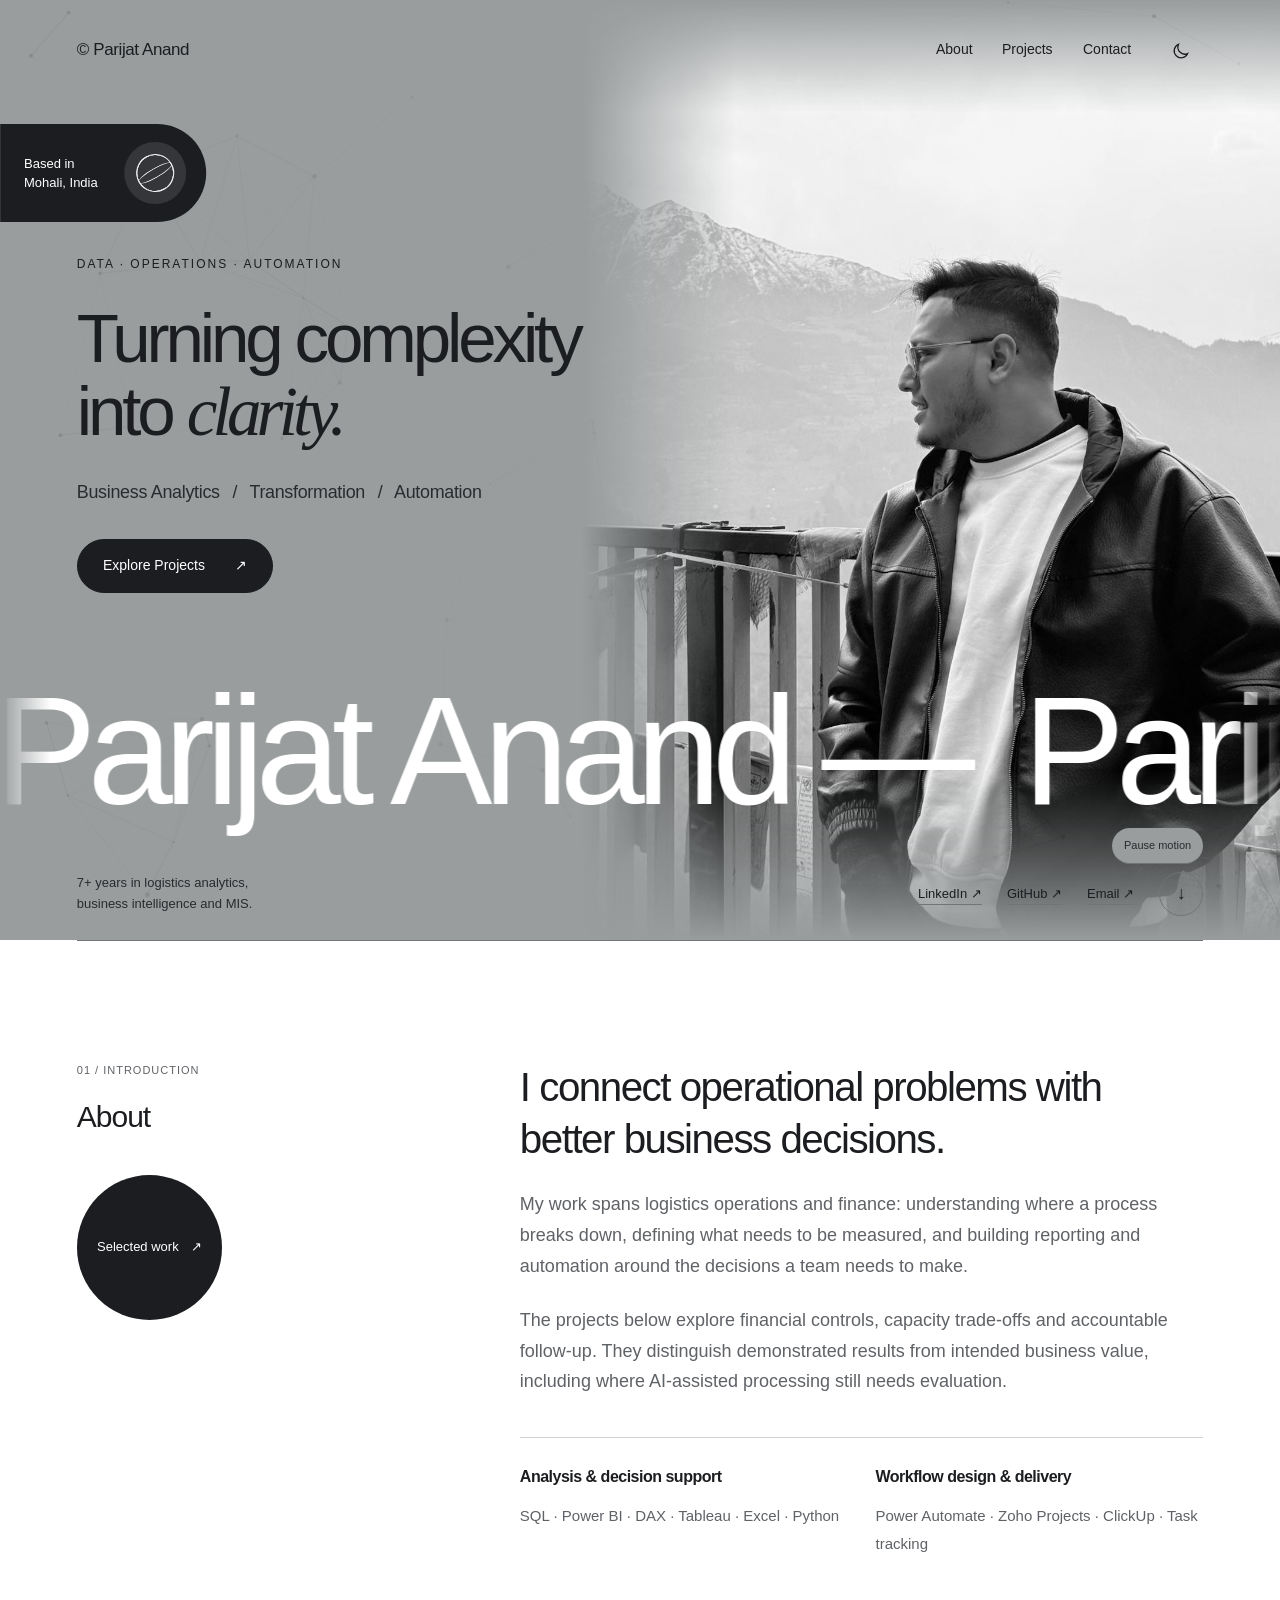
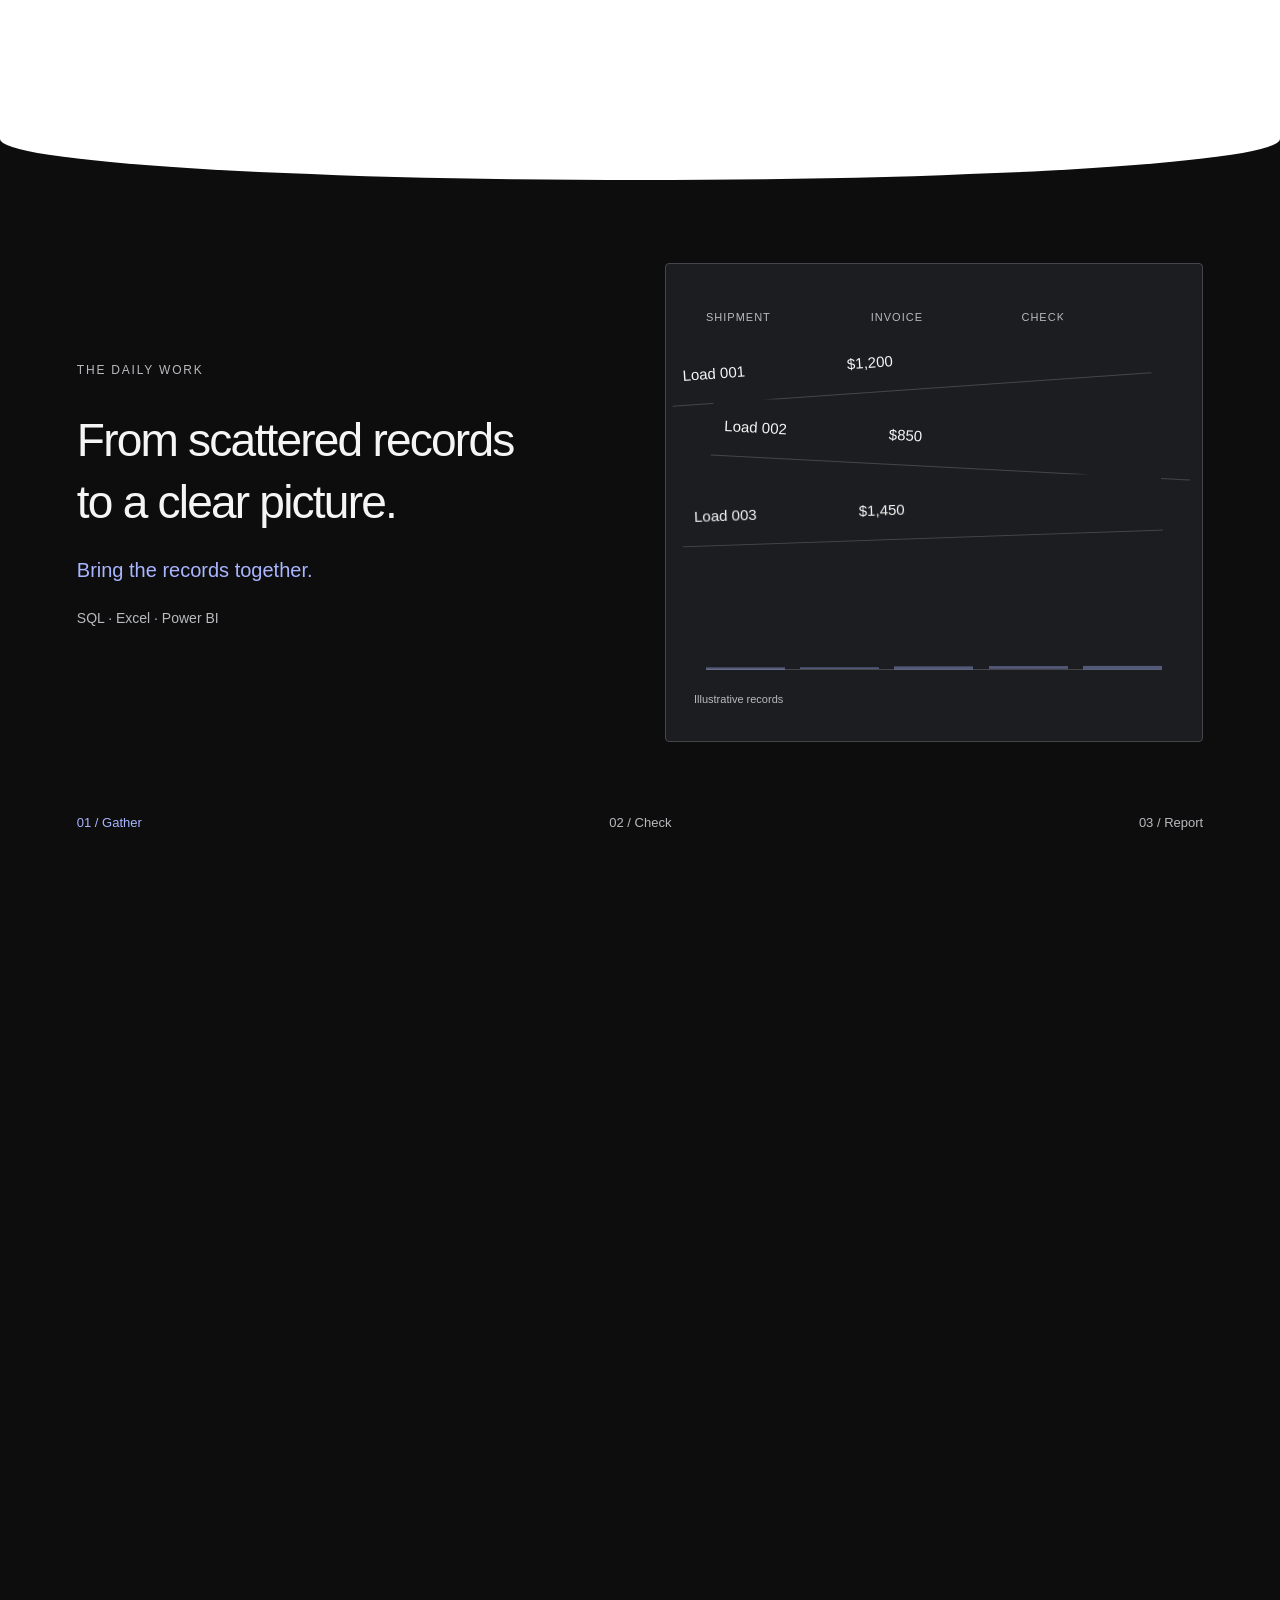
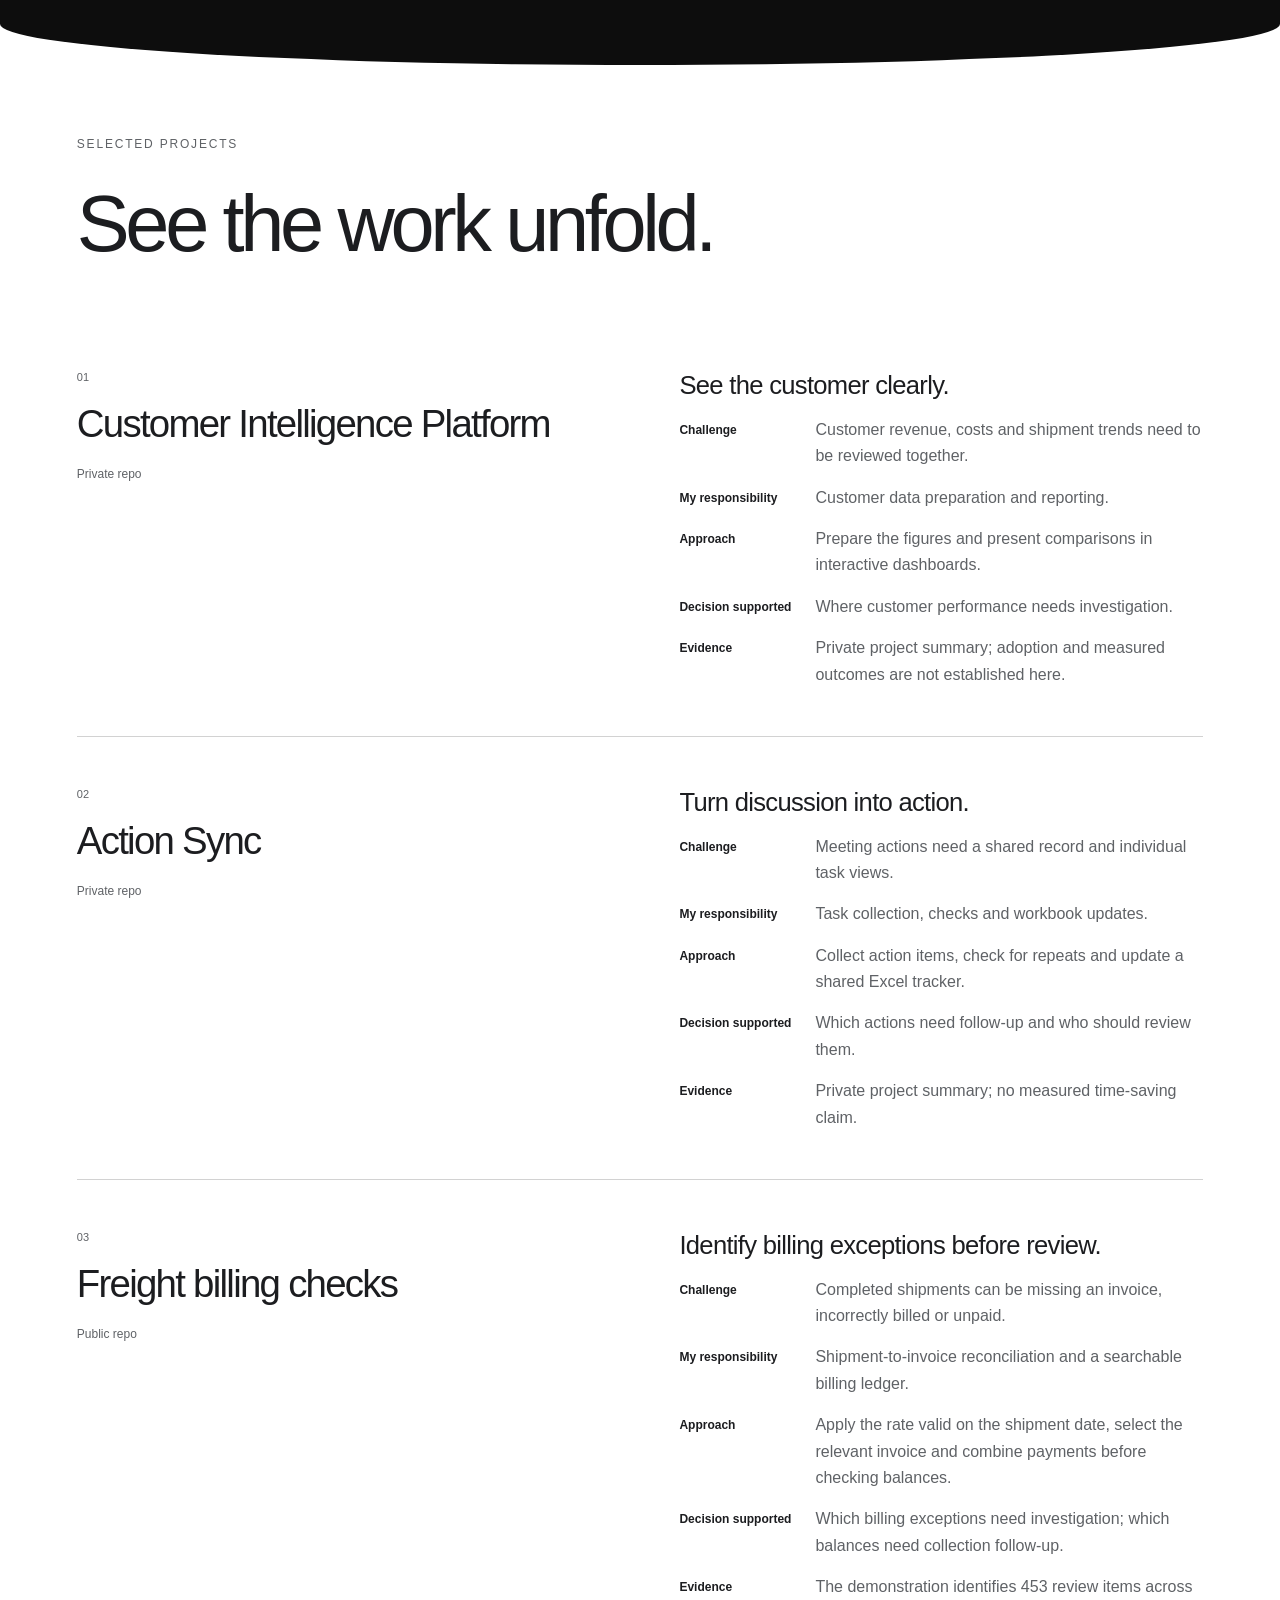
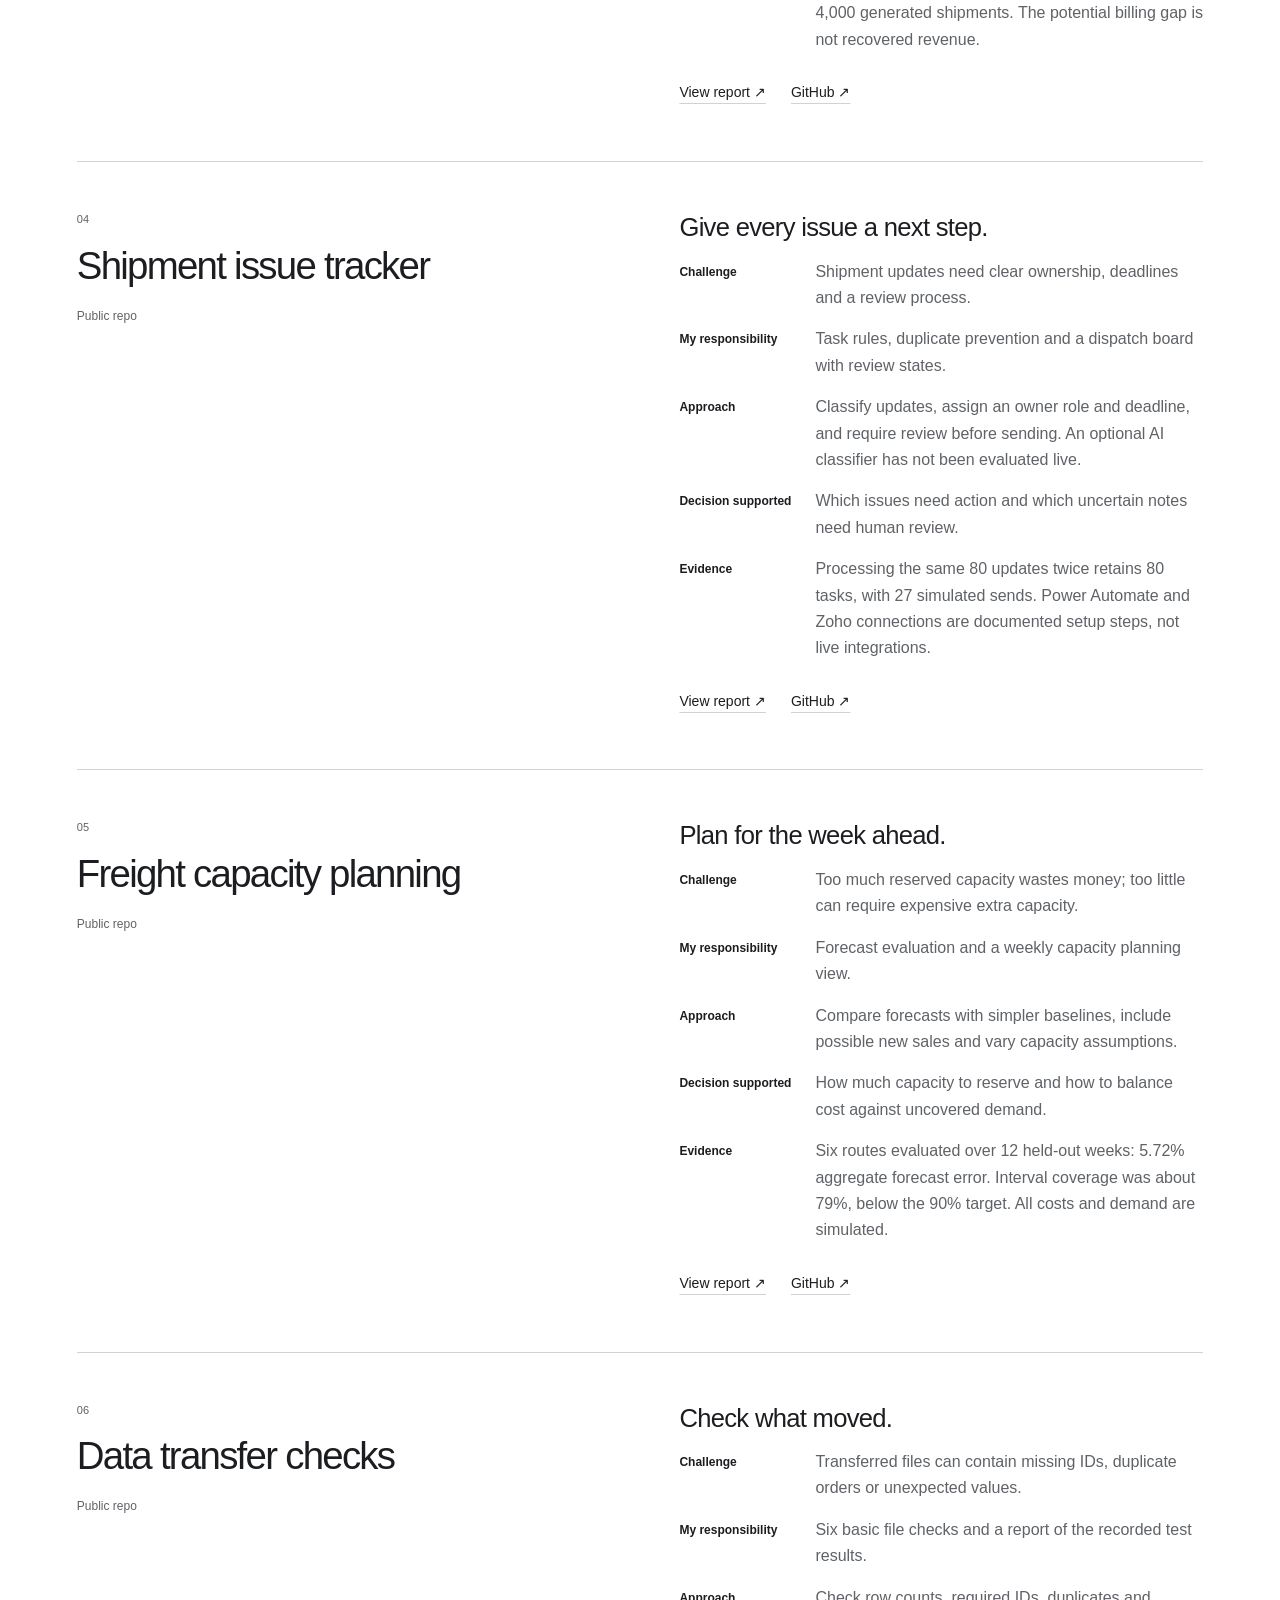
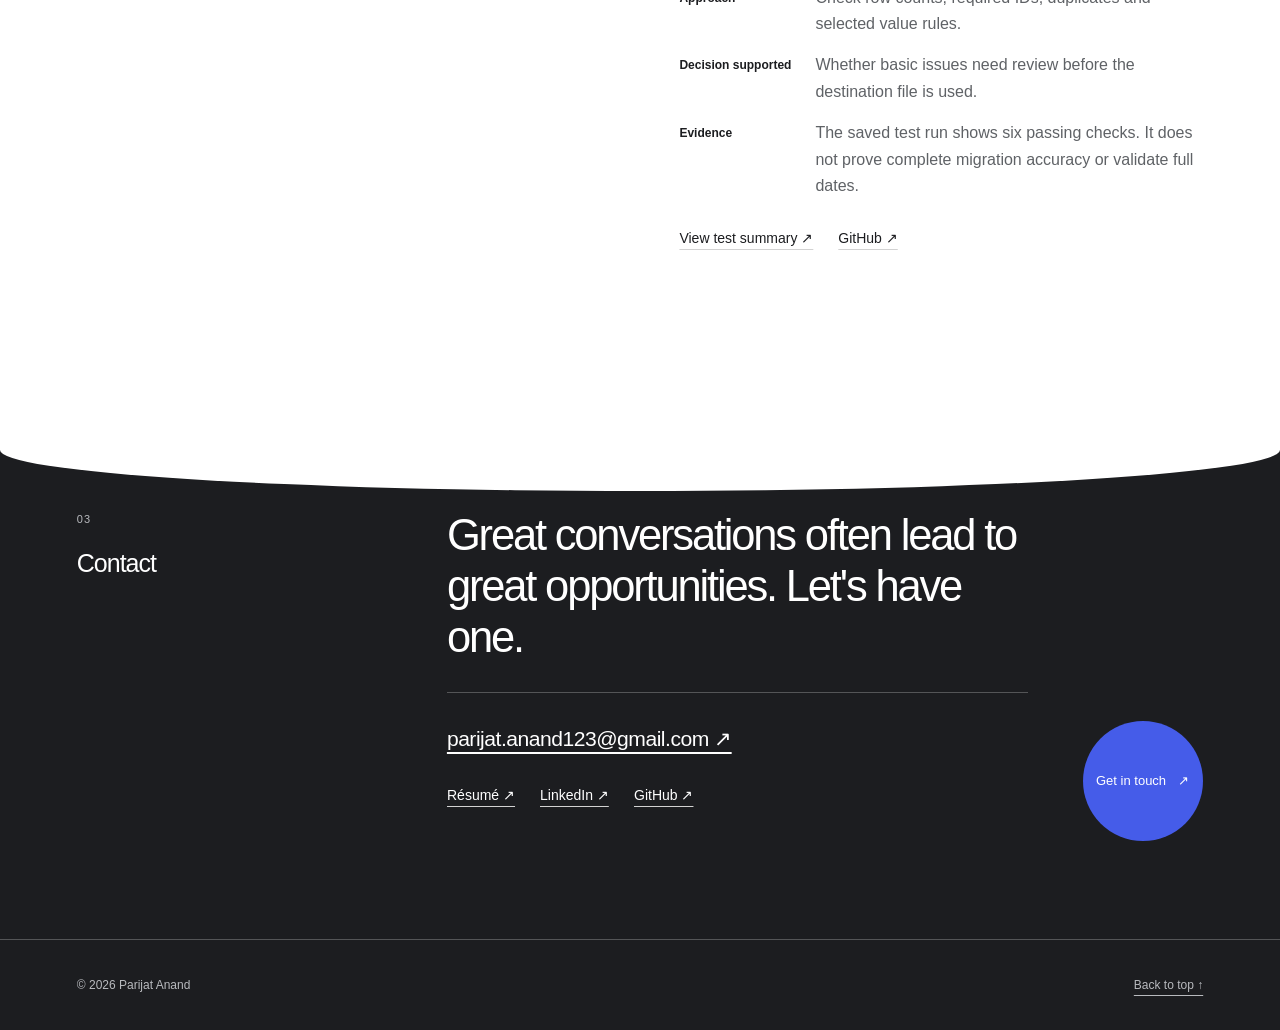
==== commit 5da8e000: "Publish distinct report previews and updated resume" ====
--- a/index.html
+++ b/index.html
@@ -1,9 +1,9 @@
 <!doctype html>
-<html lang="en"><head><meta charset="utf-8"><meta name="viewport" content="width=device-width, initial-scale=1"><title>Parijat Anand | Data Analyst · Automation · Business Reporting</title><meta name="description" content="Parijat Anand. Data analyst with 7+ years of experience in logistics analytics, MIS, business intelligence and workflow automation."><meta name="theme-color" content="#999d9e"><meta property="og:title" content="Parijat Anand — Data Analyst"><meta property="og:description" content="7+ years in MIS, logistics analytics and automation. Experience, selected projects and résumé."><meta property="og:type" content="website"><meta property="og:url" content="https://parijat9.github.io/"><link rel="canonical" href="https://parijat9.github.io/"><link rel="preload" as="image" href="assets/parijat-anand-portrait.jpeg"><link rel="icon" href="assets/favicon.svg" type="image/svg+xml"><script>if(!matchMedia("(prefers-reduced-motion: reduce)").matches){document.documentElement.classList.add("intro-running");window.introSafety=setTimeout(()=>{document.documentElement.classList.remove("intro-running");document.dispatchEvent(new Event("intro-timeout"));},5500);}</script><link rel="stylesheet" href="style.css?v=16"><script src="app.js?v=16" defer></script><link rel="stylesheet" href="story.css?v=16"><script src="story.js?v=16" defer></script></head>
+<html lang="en"><head><meta charset="utf-8"><meta name="viewport" content="width=device-width, initial-scale=1"><title>Parijat Anand | Data Analyst · Automation · Business Reporting</title><meta name="description" content="Parijat Anand. Data analyst with 7+ years of experience in logistics analytics, MIS, business intelligence and workflow automation."><meta name="theme-color" content="#999d9e"><meta property="og:title" content="Parijat Anand — Data Analyst"><meta property="og:description" content="7+ years in MIS, logistics analytics and automation. Experience, selected projects and résumé."><meta property="og:type" content="website"><meta property="og:url" content="https://parijat9.github.io/"><link rel="canonical" href="https://parijat9.github.io/"><link rel="preload" as="image" href="assets/parijat-anand-portrait.jpeg"><link rel="icon" href="assets/favicon.svg" type="image/svg+xml"><script>if(!matchMedia("(prefers-reduced-motion: reduce)").matches){document.documentElement.classList.add("intro-running");window.introSafety=setTimeout(()=>{document.documentElement.classList.remove("intro-running");document.dispatchEvent(new Event("intro-timeout"));},5500);}</script><link rel="stylesheet" href="style.css?v=17"><script src="app.js?v=17" defer></script><link rel="stylesheet" href="story.css?v=17"><script src="story.js?v=17" defer></script></head>
 <body><div id="intro-overlay" aria-hidden="true"><span class="intro-greeting">Hello</span><button class="intro-skip" type="button" aria-label="Skip introduction">Skip introduction</button></div><a class="skip" href="#about">Skip to content</a><header><a class="monogram" href="#top" aria-label="Parijat Anand, home">© Parijat Anand</a><nav aria-label="Main navigation"><a href="#about">About</a><a href="#projects">Projects</a><a href="#contact">Contact</a></nav><button id="theme" aria-label="Switch to dark theme" title="Switch theme"><svg viewBox="0 0 24 24" aria-hidden="true"><path d="M19 15.5A8 8 0 0 1 8.5 5 8 8 0 1 0 19 15.5Z"/></svg></button></header><button class="menu-toggle" type="button" aria-label="Open navigation" aria-controls="site-menu" aria-expanded="false"><span class="menu-face"><span class="menu-lines" aria-hidden="true"></span></span></button><dialog id="site-menu" aria-label="Navigation"><div class="menu-content"><button class="menu-close" type="button" aria-label="Close navigation">Close <span aria-hidden="true">×</span></button><p class="menu-caption">Navigation</p><nav aria-label="Expanded navigation"></nav><div class="menu-social"></div></div></dialog>
 <main id="top"><section class="hero has-portrait"><figure class="hero-portrait"><img src="assets/parijat-anand-portrait.jpeg" width="1200" height="1600" alt="Parijat Anand in the mountains" fetchpriority="high" decoding="async"></figure><div class="location-tag"><span>Based in <br>Mohali, India</span><span class="location-globe" aria-hidden="true"><span class="globe-axis"><i></i><i></i><i></i></span><span class="globe-equator"></span></span></div><p class="eyebrow">DATA · OPERATIONS · AUTOMATION</p><h1>Turning complexity<br>into <em>clarity.</em></h1><p class="role">Business Analytics <span>/</span> Transformation <span>/</span> Automation</p><div class="hero-actions"><a class="hero-cta primary" href="#projects">Explore Projects <span aria-hidden="true">↗</span></a></div><div class="hero-bottom"><p>7+ years in logistics analytics,<br>business intelligence and MIS.</p><div class="social"><a href="https://www.linkedin.com/in/parijat-anand-25123418b" target="_blank" rel="noopener">LinkedIn ↗</a><a href="https://github.com/Parijat9" target="_blank" rel="noopener">GitHub ↗</a><a href="mailto:parijat.anand123@gmail.com">Email ↗</a></div><a class="scroll" href="#about" aria-label="Scroll to About">↓</a></div><button class="motion-toggle" type="button" aria-pressed="false">Pause motion</button><div class="name-marquee" aria-hidden="true"><div class="name-track"><span>Parijat Anand — </span><span>Parijat Anand — </span><span>Parijat Anand — </span><span>Parijat Anand — </span></div></div></section>
 <section id="about" class="section split"><div class="section-label"><span>01 / INTRODUCTION</span><h2>About</h2><a class="about-circle" href="#projects">Selected work <span aria-hidden="true">↗</span></a></div><div class="section-body"><p class="intro">I connect operational problems with better business decisions.</p><p>My work spans logistics operations and finance: understanding where a process breaks down, defining what needs to be measured, and building reporting and automation around the decisions a team needs to make.</p><p>The projects below explore financial controls, capacity trade-offs and accountable follow-up. They distinguish demonstrated results from intended business value, including where AI-assisted processing still needs evaluation.</p><div class="skills"><div><h3>Analysis & decision support</h3><p>SQL · Power BI · DAX · Tableau · Excel · Python</p></div><div><h3>Workflow design & delivery</h3><p>Power Automate · Zoho Projects · ClickUp · Task tracking</p></div></div></div></section>
 <div class="work-story" aria-label="From records to reports"><div class="work-sticky"><div><p class="eyebrow">THE DAILY WORK</p><h3>From scattered records<br>to a clear picture.</h3><p class="work-caption">Bring the records together.</p><p class="work-tools">SQL · Excel · Power BI</p></div><div class="record-board" aria-hidden="true"><div class="record-head"><span>Shipment</span><span>Invoice</span><span>Check</span></div><div class="record-row"><span>Load 001</span><span>$1,200</span><i>Matched</i></div><div class="record-row"><span>Load 002</span><span>$850</span><i>Review</i></div><div class="record-row"><span>Load 003</span><span>$1,450</span><i>Matched</i></div><div class="record-chart"><b style="--bar:65%"></b><b style="--bar:45%"></b><b style="--bar:85%"></b><b style="--bar:72%"></b><b style="--bar:95%"></b></div><small>Illustrative records</small></div><div class="work-steps"><span>01 / Gather</span><span>02 / Check</span><span>03 / Report</span></div></div></div>
 
-<section id="projects" class="section project-story"><div class="story-heading"><p class="eyebrow">SELECTED PROJECTS</p><h2>See the work unfold.</h2></div><div class="project-list"><article class="project-row" id="project-customer" data-private="true"><div class="project-row-name"><span class="row-number">01</span><h3 class="project-name">Customer Intelligence Platform</h3><p class="project-tools">Private repo</p></div><div class="project-row-detail"><h4>See the customer clearly.</h4><dl class="case-study"><div><dt>Challenge</dt><dd>Customer revenue, costs and shipment trends need to be reviewed together.</dd></div><div><dt>My responsibility</dt><dd>Customer data preparation and reporting.</dd></div><div><dt>Approach</dt><dd>Prepare the figures and present comparisons in interactive dashboards.</dd></div><div><dt>Decision supported</dt><dd>Where customer performance needs investigation.</dd></div><div><dt>Evidence</dt><dd>Private project summary; adoption and measured outcomes are not established here.</dd></div></dl></div></article><article class="project-row" id="project-tasks" data-private="true"><div class="project-row-name"><span class="row-number">02</span><h3 class="project-name">Action Sync</h3><p class="project-tools">Private repo</p></div><div class="project-row-detail"><h4>Turn discussion into action.</h4><dl class="case-study"><div><dt>Challenge</dt><dd>Meeting actions need a shared record and individual task views.</dd></div><div><dt>My responsibility</dt><dd>Task collection, checks and workbook updates.</dd></div><div><dt>Approach</dt><dd>Collect action items, check for repeats and update a shared Excel tracker.</dd></div><div><dt>Decision supported</dt><dd>Which actions need follow-up and who should review them.</dd></div><div><dt>Evidence</dt><dd>Private project summary; no measured time-saving claim.</dd></div></dl></div></article><article class="project-row" id="work-revenue" data-preview="assets/revenue-preview.png"><div class="project-row-name"><span class="row-number">03</span><h3><a class="project-name" href="reports/revenue.html" target="_blank" rel="noopener">Freight billing checks</a></h3><p class="project-tools">Public repo</p></div><div class="project-row-detail"><h4>Identify billing exceptions before review.</h4><dl class="case-study"><div><dt>Challenge</dt><dd>Completed shipments can be missing an invoice, incorrectly billed or unpaid.</dd></div><div><dt>My responsibility</dt><dd>Shipment-to-invoice reconciliation and the review report.</dd></div><div><dt>Approach</dt><dd>Apply the rate valid on the shipment date, select the relevant invoice and combine payments before checking balances.</dd></div><div><dt>Decision supported</dt><dd>Which billing exceptions need investigation; which balances need collection follow-up.</dd></div><div><dt>Evidence</dt><dd>The demonstration identifies 453 review items across 4,000 generated shipments. The potential billing gap is not recovered revenue.</dd></div></dl><div class="project-links"><a href="reports/revenue.html" target="_blank" rel="noopener">View report ↗</a><a href="https://github.com/Parijat9/freight-revenue-controls" target="_blank" rel="noopener">GitHub ↗</a></div></div></article><article class="project-row" id="work-exceptions" data-preview="assets/exceptions-preview.png"><div class="project-row-name"><span class="row-number">04</span><h3><a class="project-name" href="reports/exceptions.html" target="_blank" rel="noopener">Shipment issue tracker</a></h3><p class="project-tools">Public repo</p></div><div class="project-row-detail"><h4>Give every issue a next step.</h4><dl class="case-study"><div><dt>Challenge</dt><dd>Shipment updates need clear ownership, deadlines and a review process.</dd></div><div><dt>My responsibility</dt><dd>Task rules, duplicate prevention and review states.</dd></div><div><dt>Approach</dt><dd>Classify updates, assign an owner role and deadline, and require review before sending. An optional AI classifier has not been evaluated live.</dd></div><div><dt>Decision supported</dt><dd>Which issues need action and which uncertain notes need human review.</dd></div><div><dt>Evidence</dt><dd>Processing the same 80 updates twice retains 80 tasks, with 27 simulated sends. Power Automate and Zoho connections are documented setup steps, not live integrations.</dd></div></dl><div class="project-links"><a href="reports/exceptions.html" target="_blank" rel="noopener">View report ↗</a><a href="https://github.com/Parijat9/shipment-exception-workbench" target="_blank" rel="noopener">GitHub ↗</a></div></div></article><article class="project-row" id="work-capacity" data-preview="assets/capacity-preview.png"><div class="project-row-name"><span class="row-number">05</span><h3><a class="project-name" href="reports/capacity.html" target="_blank" rel="noopener">Freight capacity planning</a></h3><p class="project-tools">Public repo</p></div><div class="project-row-detail"><h4>Plan for the week ahead.</h4><dl class="case-study"><div><dt>Challenge</dt><dd>Too much reserved capacity wastes money; too little can require expensive extra capacity.</dd></div><div><dt>My responsibility</dt><dd>Forecast evaluation and capacity-cost comparisons.</dd></div><div><dt>Approach</dt><dd>Compare forecasts with simpler baselines, include possible new sales and vary capacity assumptions.</dd></div><div><dt>Decision supported</dt><dd>How much capacity to reserve and how to balance cost against uncovered demand.</dd></div><div><dt>Evidence</dt><dd>Six routes evaluated over 12 held-out weeks: 5.72% aggregate forecast error. Interval coverage was about 79%, below the 90% target. All costs and demand are simulated.</dd></div></dl><div class="project-links"><a href="reports/capacity.html" target="_blank" rel="noopener">View report ↗</a><a href="https://github.com/Parijat9/freight-capacity-planning" target="_blank" rel="noopener">GitHub ↗</a></div></div></article><article class="project-row" id="work-transfer" data-preview="assets/transfer-preview.png"><div class="project-row-name"><span class="row-number">06</span><h3><a class="project-name" href="assets/transfer-preview.png" target="_blank" rel="noopener">Data transfer checks</a></h3><p class="project-tools">Public repo</p></div><div class="project-row-detail"><h4>Check what moved.</h4><dl class="case-study"><div><dt>Challenge</dt><dd>Transferred files can contain missing IDs, duplicate orders or unexpected values.</dd></div><div><dt>My responsibility</dt><dd>Six basic source and destination file checks.</dd></div><div><dt>Approach</dt><dd>Check row counts, required IDs, duplicates and selected value rules.</dd></div><div><dt>Decision supported</dt><dd>Whether basic issues need review before the destination file is used.</dd></div><div><dt>Evidence</dt><dd>The saved test run shows six passing checks. It does not prove complete migration accuracy or validate full dates.</dd></div></dl><div class="project-links"><a href="assets/transfer-preview.png" target="_blank" rel="noopener">View test summary ↗</a><a href="https://github.com/Parijat9/data-migration-testing-project" target="_blank" rel="noopener">GitHub ↗</a></div></div></article></div></section>
+<section id="projects" class="section project-story"><div class="story-heading"><p class="eyebrow">SELECTED PROJECTS</p><h2>See the work unfold.</h2></div><div class="project-list"><article class="project-row" id="project-customer" data-private="true"><div class="project-row-name"><span class="row-number">01</span><h3 class="project-name">Customer Intelligence Platform</h3><p class="project-tools">Private repo</p></div><div class="project-row-detail"><h4>See the customer clearly.</h4><dl class="case-study"><div><dt>Challenge</dt><dd>Customer revenue, costs and shipment trends need to be reviewed together.</dd></div><div><dt>My responsibility</dt><dd>Customer data preparation and reporting.</dd></div><div><dt>Approach</dt><dd>Prepare the figures and present comparisons in interactive dashboards.</dd></div><div><dt>Decision supported</dt><dd>Where customer performance needs investigation.</dd></div><div><dt>Evidence</dt><dd>Private project summary; adoption and measured outcomes are not established here.</dd></div></dl></div></article><article class="project-row" id="project-tasks" data-private="true"><div class="project-row-name"><span class="row-number">02</span><h3 class="project-name">Action Sync</h3><p class="project-tools">Private repo</p></div><div class="project-row-detail"><h4>Turn discussion into action.</h4><dl class="case-study"><div><dt>Challenge</dt><dd>Meeting actions need a shared record and individual task views.</dd></div><div><dt>My responsibility</dt><dd>Task collection, checks and workbook updates.</dd></div><div><dt>Approach</dt><dd>Collect action items, check for repeats and update a shared Excel tracker.</dd></div><div><dt>Decision supported</dt><dd>Which actions need follow-up and who should review them.</dd></div><div><dt>Evidence</dt><dd>Private project summary; no measured time-saving claim.</dd></div></dl></div></article><article class="project-row" id="work-revenue" data-preview="assets/revenue-preview.png"><div class="project-row-name"><span class="row-number">03</span><h3><a class="project-name" href="reports/revenue.html" target="_blank" rel="noopener">Freight billing checks</a></h3><p class="project-tools">Public repo</p></div><div class="project-row-detail"><h4>Identify billing exceptions before review.</h4><dl class="case-study"><div><dt>Challenge</dt><dd>Completed shipments can be missing an invoice, incorrectly billed or unpaid.</dd></div><div><dt>My responsibility</dt><dd>Shipment-to-invoice reconciliation and a searchable billing ledger.</dd></div><div><dt>Approach</dt><dd>Apply the rate valid on the shipment date, select the relevant invoice and combine payments before checking balances.</dd></div><div><dt>Decision supported</dt><dd>Which billing exceptions need investigation; which balances need collection follow-up.</dd></div><div><dt>Evidence</dt><dd>The demonstration identifies 453 review items across 4,000 generated shipments. The potential billing gap is not recovered revenue.</dd></div></dl><div class="project-links"><a href="reports/revenue.html" target="_blank" rel="noopener">View report ↗</a><a href="https://github.com/Parijat9/freight-revenue-controls" target="_blank" rel="noopener">GitHub ↗</a></div></div></article><article class="project-row" id="work-exceptions" data-preview="assets/exceptions-preview.png"><div class="project-row-name"><span class="row-number">04</span><h3><a class="project-name" href="reports/exceptions.html" target="_blank" rel="noopener">Shipment issue tracker</a></h3><p class="project-tools">Public repo</p></div><div class="project-row-detail"><h4>Give every issue a next step.</h4><dl class="case-study"><div><dt>Challenge</dt><dd>Shipment updates need clear ownership, deadlines and a review process.</dd></div><div><dt>My responsibility</dt><dd>Task rules, duplicate prevention and a dispatch board with review states.</dd></div><div><dt>Approach</dt><dd>Classify updates, assign an owner role and deadline, and require review before sending. An optional AI classifier has not been evaluated live.</dd></div><div><dt>Decision supported</dt><dd>Which issues need action and which uncertain notes need human review.</dd></div><div><dt>Evidence</dt><dd>Processing the same 80 updates twice retains 80 tasks, with 27 simulated sends. Power Automate and Zoho connections are documented setup steps, not live integrations.</dd></div></dl><div class="project-links"><a href="reports/exceptions.html" target="_blank" rel="noopener">View report ↗</a><a href="https://github.com/Parijat9/shipment-exception-workbench" target="_blank" rel="noopener">GitHub ↗</a></div></div></article><article class="project-row" id="work-capacity" data-preview="assets/capacity-preview.png"><div class="project-row-name"><span class="row-number">05</span><h3><a class="project-name" href="reports/capacity.html" target="_blank" rel="noopener">Freight capacity planning</a></h3><p class="project-tools">Public repo</p></div><div class="project-row-detail"><h4>Plan for the week ahead.</h4><dl class="case-study"><div><dt>Challenge</dt><dd>Too much reserved capacity wastes money; too little can require expensive extra capacity.</dd></div><div><dt>My responsibility</dt><dd>Forecast evaluation and a weekly capacity planning view.</dd></div><div><dt>Approach</dt><dd>Compare forecasts with simpler baselines, include possible new sales and vary capacity assumptions.</dd></div><div><dt>Decision supported</dt><dd>How much capacity to reserve and how to balance cost against uncovered demand.</dd></div><div><dt>Evidence</dt><dd>Six routes evaluated over 12 held-out weeks: 5.72% aggregate forecast error. Interval coverage was about 79%, below the 90% target. All costs and demand are simulated.</dd></div></dl><div class="project-links"><a href="reports/capacity.html" target="_blank" rel="noopener">View report ↗</a><a href="https://github.com/Parijat9/freight-capacity-planning" target="_blank" rel="noopener">GitHub ↗</a></div></div></article><article class="project-row" id="work-transfer" data-preview="assets/transfer-preview.png"><div class="project-row-name"><span class="row-number">06</span><h3><a class="project-name" href="reports/transfer.html" target="_blank" rel="noopener">Data transfer checks</a></h3><p class="project-tools">Public repo</p></div><div class="project-row-detail"><h4>Check what moved.</h4><dl class="case-study"><div><dt>Challenge</dt><dd>Transferred files can contain missing IDs, duplicate orders or unexpected values.</dd></div><div><dt>My responsibility</dt><dd>Six basic file checks and a report of the recorded test results.</dd></div><div><dt>Approach</dt><dd>Check row counts, required IDs, duplicates and selected value rules.</dd></div><div><dt>Decision supported</dt><dd>Whether basic issues need review before the destination file is used.</dd></div><div><dt>Evidence</dt><dd>The saved test run shows six passing checks. It does not prove complete migration accuracy or validate full dates.</dd></div></dl><div class="project-links"><a href="reports/transfer.html" target="_blank" rel="noopener">View test summary ↗</a><a href="https://github.com/Parijat9/data-migration-testing-project" target="_blank" rel="noopener">GitHub ↗</a></div></div></article></div></section>
 <section id="contact" class="section split"><div class="section-label"><span>03</span><h2>Contact</h2></div><div class="section-body"><h3 class="closing-name">Great conversations often lead to great opportunities. Let's have one.</h3><a class="contact-circle" href="mailto:parijat.anand123@gmail.com">Get in touch <span aria-hidden="true">↗</span></a><a class="email" href="mailto:parijat.anand123@gmail.com">parijat.anand123@gmail.com ↗</a><div class="contact-links"><a id="resume" href="assets/parijat-anand-resume.pdf" target="_blank" rel="noopener">Résumé ↗</a><a href="https://www.linkedin.com/in/parijat-anand-25123418b" target="_blank" rel="noopener">LinkedIn ↗</a><a href="https://github.com/Parijat9" target="_blank" rel="noopener">GitHub ↗</a></div></div></section></main><footer><span>© 2026 Parijat Anand</span><a href="#top">Back to top ↑</a></footer></body></html>
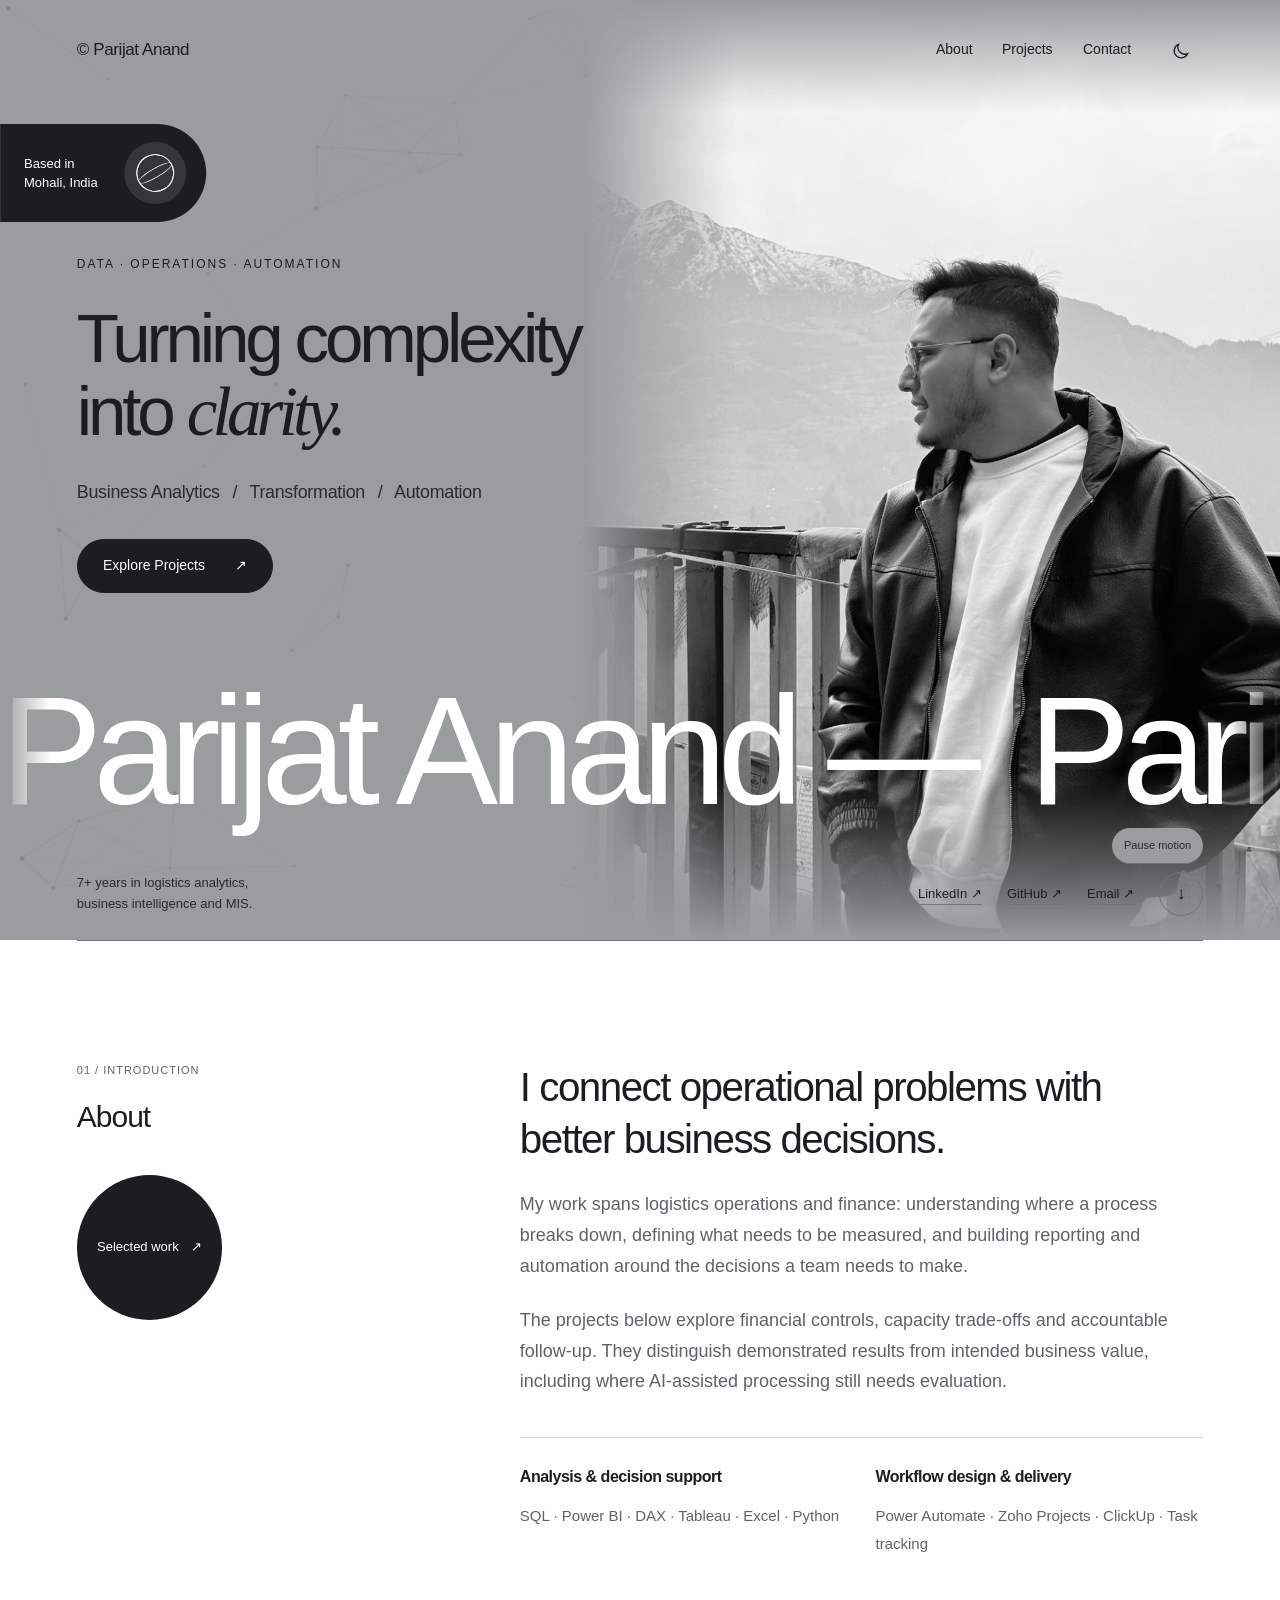
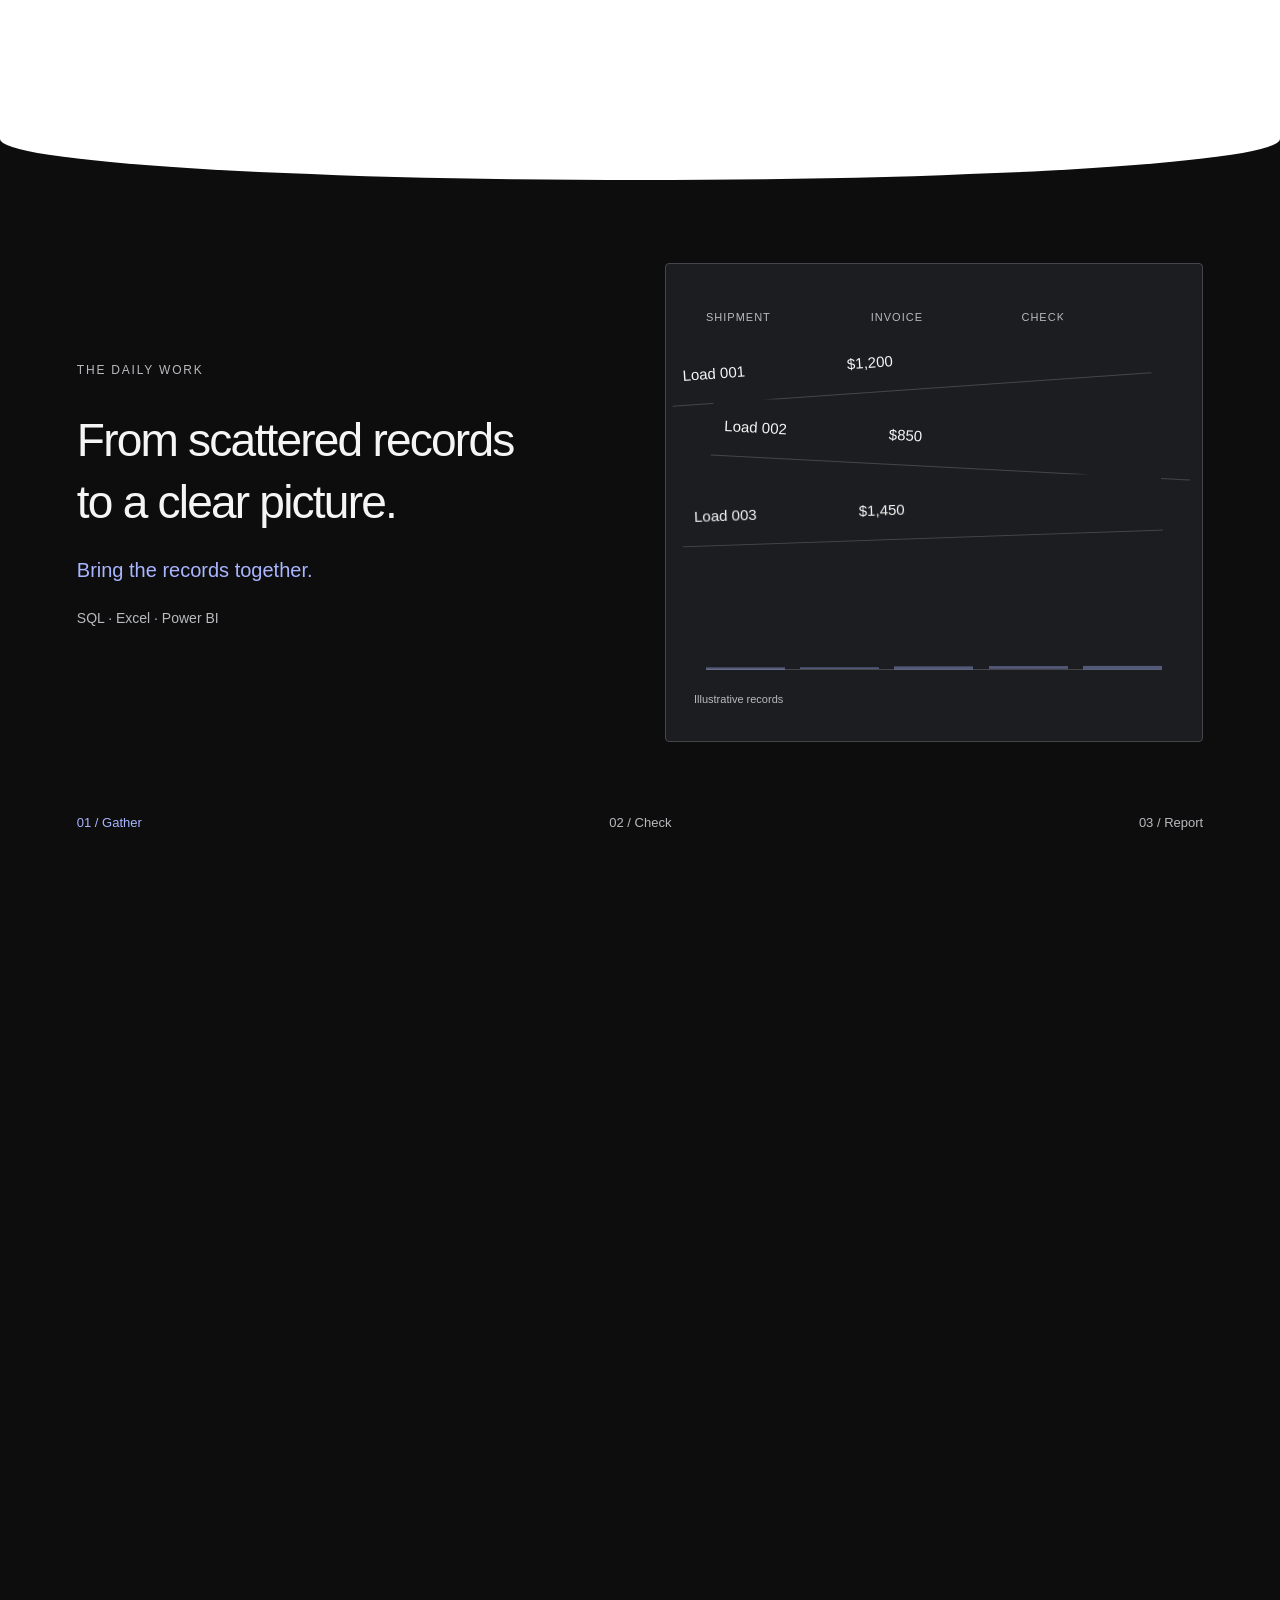
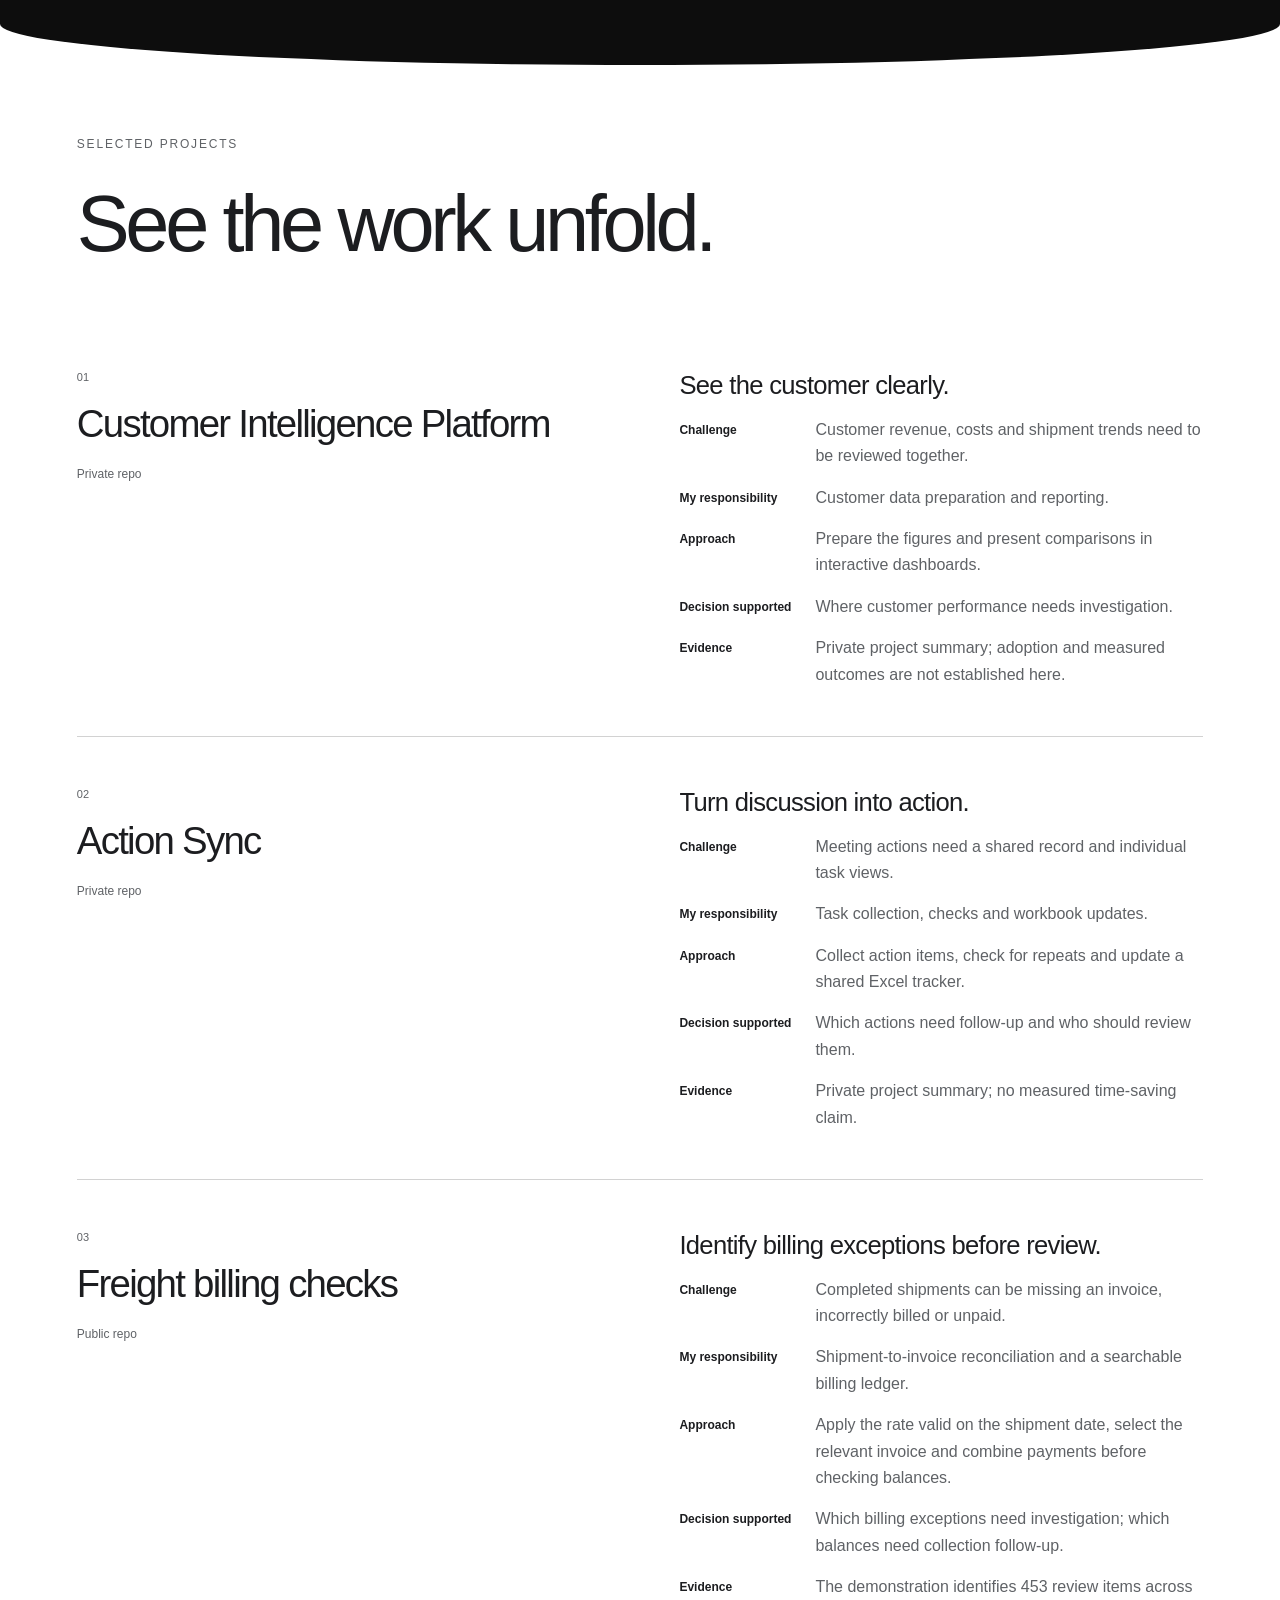
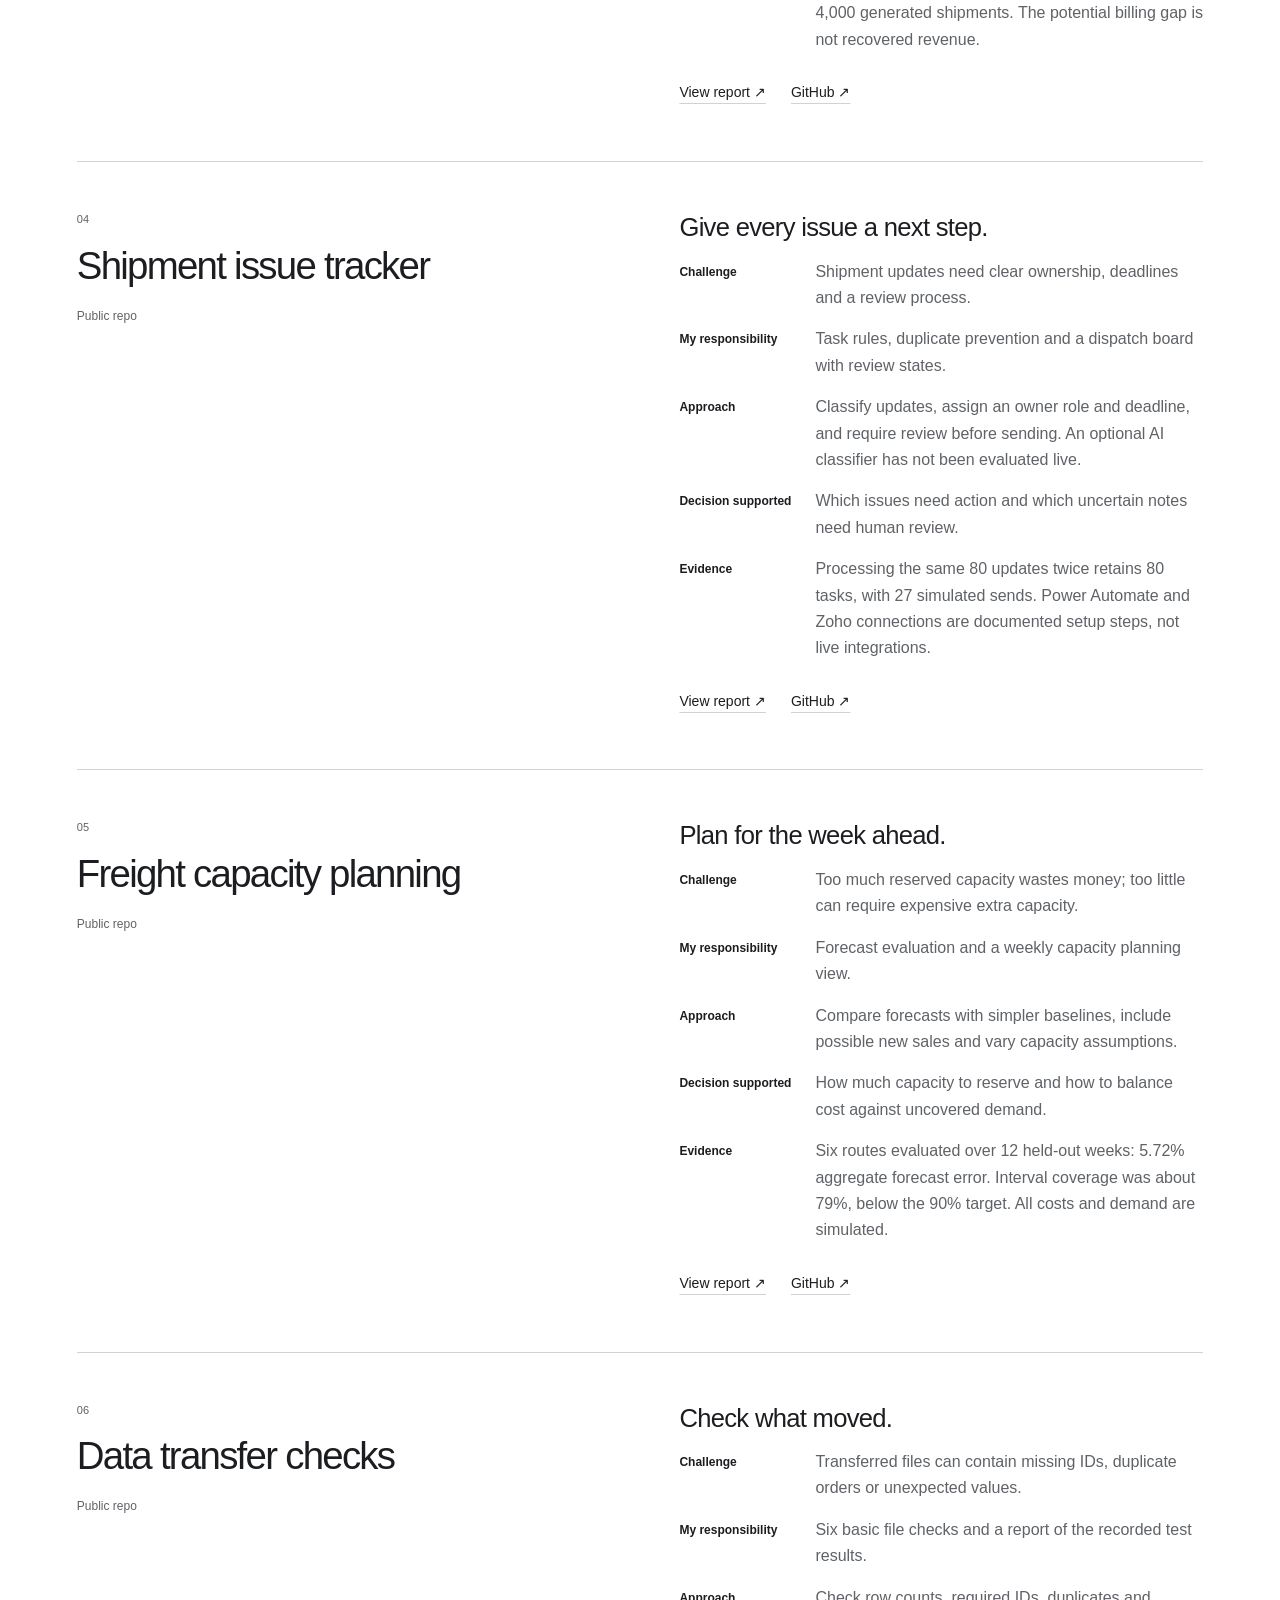
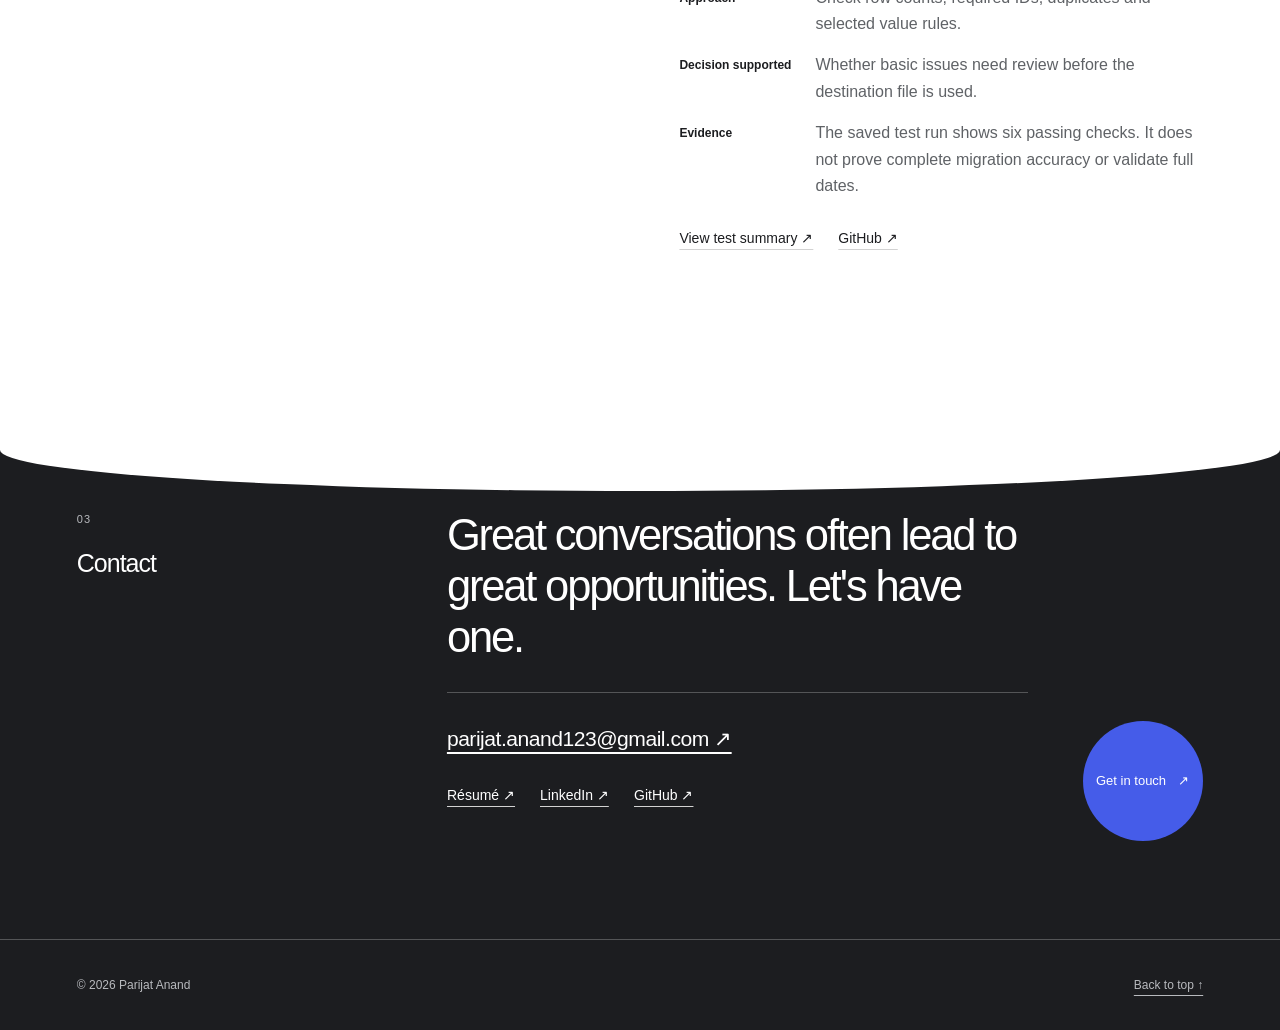
==== commit 5e4a619f: "Use content-versioned project screenshots to prevent stale previews" ====
--- a/index.html
+++ b/index.html
@@ -1,9 +1,9 @@
 <!doctype html>
-<html lang="en"><head><meta charset="utf-8"><meta name="viewport" content="width=device-width, initial-scale=1"><title>Parijat Anand | Data Analyst · Automation · Business Reporting</title><meta name="description" content="Parijat Anand. Data analyst with 7+ years of experience in logistics analytics, MIS, business intelligence and workflow automation."><meta name="theme-color" content="#999d9e"><meta property="og:title" content="Parijat Anand — Data Analyst"><meta property="og:description" content="7+ years in MIS, logistics analytics and automation. Experience, selected projects and résumé."><meta property="og:type" content="website"><meta property="og:url" content="https://parijat9.github.io/"><link rel="canonical" href="https://parijat9.github.io/"><link rel="preload" as="image" href="assets/parijat-anand-portrait.jpeg"><link rel="icon" href="assets/favicon.svg" type="image/svg+xml"><script>if(!matchMedia("(prefers-reduced-motion: reduce)").matches){document.documentElement.classList.add("intro-running");window.introSafety=setTimeout(()=>{document.documentElement.classList.remove("intro-running");document.dispatchEvent(new Event("intro-timeout"));},5500);}</script><link rel="stylesheet" href="style.css?v=17"><script src="app.js?v=17" defer></script><link rel="stylesheet" href="story.css?v=17"><script src="story.js?v=17" defer></script></head>
+<html lang="en"><head><meta charset="utf-8"><meta name="viewport" content="width=device-width, initial-scale=1"><title>Parijat Anand | Data Analyst · Automation · Business Reporting</title><meta name="description" content="Parijat Anand. Data analyst with 7+ years of experience in logistics analytics, MIS, business intelligence and workflow automation."><meta name="theme-color" content="#999d9e"><meta property="og:title" content="Parijat Anand — Data Analyst"><meta property="og:description" content="7+ years in MIS, logistics analytics and automation. Experience, selected projects and résumé."><meta property="og:type" content="website"><meta property="og:url" content="https://parijat9.github.io/"><link rel="canonical" href="https://parijat9.github.io/"><link rel="preload" as="image" href="assets/parijat-anand-portrait.jpeg"><link rel="icon" href="assets/favicon.svg" type="image/svg+xml"><script>if(!matchMedia("(prefers-reduced-motion: reduce)").matches){document.documentElement.classList.add("intro-running");window.introSafety=setTimeout(()=>{document.documentElement.classList.remove("intro-running");document.dispatchEvent(new Event("intro-timeout"));},5500);}</script><link rel="stylesheet" href="style.css?v=18"><script src="app.js?v=18" defer></script><link rel="stylesheet" href="story.css?v=18"><script src="story.js?v=18" defer></script></head>
 <body><div id="intro-overlay" aria-hidden="true"><span class="intro-greeting">Hello</span><button class="intro-skip" type="button" aria-label="Skip introduction">Skip introduction</button></div><a class="skip" href="#about">Skip to content</a><header><a class="monogram" href="#top" aria-label="Parijat Anand, home">© Parijat Anand</a><nav aria-label="Main navigation"><a href="#about">About</a><a href="#projects">Projects</a><a href="#contact">Contact</a></nav><button id="theme" aria-label="Switch to dark theme" title="Switch theme"><svg viewBox="0 0 24 24" aria-hidden="true"><path d="M19 15.5A8 8 0 0 1 8.5 5 8 8 0 1 0 19 15.5Z"/></svg></button></header><button class="menu-toggle" type="button" aria-label="Open navigation" aria-controls="site-menu" aria-expanded="false"><span class="menu-face"><span class="menu-lines" aria-hidden="true"></span></span></button><dialog id="site-menu" aria-label="Navigation"><div class="menu-content"><button class="menu-close" type="button" aria-label="Close navigation">Close <span aria-hidden="true">×</span></button><p class="menu-caption">Navigation</p><nav aria-label="Expanded navigation"></nav><div class="menu-social"></div></div></dialog>
 <main id="top"><section class="hero has-portrait"><figure class="hero-portrait"><img src="assets/parijat-anand-portrait.jpeg" width="1200" height="1600" alt="Parijat Anand in the mountains" fetchpriority="high" decoding="async"></figure><div class="location-tag"><span>Based in <br>Mohali, India</span><span class="location-globe" aria-hidden="true"><span class="globe-axis"><i></i><i></i><i></i></span><span class="globe-equator"></span></span></div><p class="eyebrow">DATA · OPERATIONS · AUTOMATION</p><h1>Turning complexity<br>into <em>clarity.</em></h1><p class="role">Business Analytics <span>/</span> Transformation <span>/</span> Automation</p><div class="hero-actions"><a class="hero-cta primary" href="#projects">Explore Projects <span aria-hidden="true">↗</span></a></div><div class="hero-bottom"><p>7+ years in logistics analytics,<br>business intelligence and MIS.</p><div class="social"><a href="https://www.linkedin.com/in/parijat-anand-25123418b" target="_blank" rel="noopener">LinkedIn ↗</a><a href="https://github.com/Parijat9" target="_blank" rel="noopener">GitHub ↗</a><a href="mailto:parijat.anand123@gmail.com">Email ↗</a></div><a class="scroll" href="#about" aria-label="Scroll to About">↓</a></div><button class="motion-toggle" type="button" aria-pressed="false">Pause motion</button><div class="name-marquee" aria-hidden="true"><div class="name-track"><span>Parijat Anand — </span><span>Parijat Anand — </span><span>Parijat Anand — </span><span>Parijat Anand — </span></div></div></section>
 <section id="about" class="section split"><div class="section-label"><span>01 / INTRODUCTION</span><h2>About</h2><a class="about-circle" href="#projects">Selected work <span aria-hidden="true">↗</span></a></div><div class="section-body"><p class="intro">I connect operational problems with better business decisions.</p><p>My work spans logistics operations and finance: understanding where a process breaks down, defining what needs to be measured, and building reporting and automation around the decisions a team needs to make.</p><p>The projects below explore financial controls, capacity trade-offs and accountable follow-up. They distinguish demonstrated results from intended business value, including where AI-assisted processing still needs evaluation.</p><div class="skills"><div><h3>Analysis & decision support</h3><p>SQL · Power BI · DAX · Tableau · Excel · Python</p></div><div><h3>Workflow design & delivery</h3><p>Power Automate · Zoho Projects · ClickUp · Task tracking</p></div></div></div></section>
 <div class="work-story" aria-label="From records to reports"><div class="work-sticky"><div><p class="eyebrow">THE DAILY WORK</p><h3>From scattered records<br>to a clear picture.</h3><p class="work-caption">Bring the records together.</p><p class="work-tools">SQL · Excel · Power BI</p></div><div class="record-board" aria-hidden="true"><div class="record-head"><span>Shipment</span><span>Invoice</span><span>Check</span></div><div class="record-row"><span>Load 001</span><span>$1,200</span><i>Matched</i></div><div class="record-row"><span>Load 002</span><span>$850</span><i>Review</i></div><div class="record-row"><span>Load 003</span><span>$1,450</span><i>Matched</i></div><div class="record-chart"><b style="--bar:65%"></b><b style="--bar:45%"></b><b style="--bar:85%"></b><b style="--bar:72%"></b><b style="--bar:95%"></b></div><small>Illustrative records</small></div><div class="work-steps"><span>01 / Gather</span><span>02 / Check</span><span>03 / Report</span></div></div></div>
 
-<section id="projects" class="section project-story"><div class="story-heading"><p class="eyebrow">SELECTED PROJECTS</p><h2>See the work unfold.</h2></div><div class="project-list"><article class="project-row" id="project-customer" data-private="true"><div class="project-row-name"><span class="row-number">01</span><h3 class="project-name">Customer Intelligence Platform</h3><p class="project-tools">Private repo</p></div><div class="project-row-detail"><h4>See the customer clearly.</h4><dl class="case-study"><div><dt>Challenge</dt><dd>Customer revenue, costs and shipment trends need to be reviewed together.</dd></div><div><dt>My responsibility</dt><dd>Customer data preparation and reporting.</dd></div><div><dt>Approach</dt><dd>Prepare the figures and present comparisons in interactive dashboards.</dd></div><div><dt>Decision supported</dt><dd>Where customer performance needs investigation.</dd></div><div><dt>Evidence</dt><dd>Private project summary; adoption and measured outcomes are not established here.</dd></div></dl></div></article><article class="project-row" id="project-tasks" data-private="true"><div class="project-row-name"><span class="row-number">02</span><h3 class="project-name">Action Sync</h3><p class="project-tools">Private repo</p></div><div class="project-row-detail"><h4>Turn discussion into action.</h4><dl class="case-study"><div><dt>Challenge</dt><dd>Meeting actions need a shared record and individual task views.</dd></div><div><dt>My responsibility</dt><dd>Task collection, checks and workbook updates.</dd></div><div><dt>Approach</dt><dd>Collect action items, check for repeats and update a shared Excel tracker.</dd></div><div><dt>Decision supported</dt><dd>Which actions need follow-up and who should review them.</dd></div><div><dt>Evidence</dt><dd>Private project summary; no measured time-saving claim.</dd></div></dl></div></article><article class="project-row" id="work-revenue" data-preview="assets/revenue-preview.png"><div class="project-row-name"><span class="row-number">03</span><h3><a class="project-name" href="reports/revenue.html" target="_blank" rel="noopener">Freight billing checks</a></h3><p class="project-tools">Public repo</p></div><div class="project-row-detail"><h4>Identify billing exceptions before review.</h4><dl class="case-study"><div><dt>Challenge</dt><dd>Completed shipments can be missing an invoice, incorrectly billed or unpaid.</dd></div><div><dt>My responsibility</dt><dd>Shipment-to-invoice reconciliation and a searchable billing ledger.</dd></div><div><dt>Approach</dt><dd>Apply the rate valid on the shipment date, select the relevant invoice and combine payments before checking balances.</dd></div><div><dt>Decision supported</dt><dd>Which billing exceptions need investigation; which balances need collection follow-up.</dd></div><div><dt>Evidence</dt><dd>The demonstration identifies 453 review items across 4,000 generated shipments. The potential billing gap is not recovered revenue.</dd></div></dl><div class="project-links"><a href="reports/revenue.html" target="_blank" rel="noopener">View report ↗</a><a href="https://github.com/Parijat9/freight-revenue-controls" target="_blank" rel="noopener">GitHub ↗</a></div></div></article><article class="project-row" id="work-exceptions" data-preview="assets/exceptions-preview.png"><div class="project-row-name"><span class="row-number">04</span><h3><a class="project-name" href="reports/exceptions.html" target="_blank" rel="noopener">Shipment issue tracker</a></h3><p class="project-tools">Public repo</p></div><div class="project-row-detail"><h4>Give every issue a next step.</h4><dl class="case-study"><div><dt>Challenge</dt><dd>Shipment updates need clear ownership, deadlines and a review process.</dd></div><div><dt>My responsibility</dt><dd>Task rules, duplicate prevention and a dispatch board with review states.</dd></div><div><dt>Approach</dt><dd>Classify updates, assign an owner role and deadline, and require review before sending. An optional AI classifier has not been evaluated live.</dd></div><div><dt>Decision supported</dt><dd>Which issues need action and which uncertain notes need human review.</dd></div><div><dt>Evidence</dt><dd>Processing the same 80 updates twice retains 80 tasks, with 27 simulated sends. Power Automate and Zoho connections are documented setup steps, not live integrations.</dd></div></dl><div class="project-links"><a href="reports/exceptions.html" target="_blank" rel="noopener">View report ↗</a><a href="https://github.com/Parijat9/shipment-exception-workbench" target="_blank" rel="noopener">GitHub ↗</a></div></div></article><article class="project-row" id="work-capacity" data-preview="assets/capacity-preview.png"><div class="project-row-name"><span class="row-number">05</span><h3><a class="project-name" href="reports/capacity.html" target="_blank" rel="noopener">Freight capacity planning</a></h3><p class="project-tools">Public repo</p></div><div class="project-row-detail"><h4>Plan for the week ahead.</h4><dl class="case-study"><div><dt>Challenge</dt><dd>Too much reserved capacity wastes money; too little can require expensive extra capacity.</dd></div><div><dt>My responsibility</dt><dd>Forecast evaluation and a weekly capacity planning view.</dd></div><div><dt>Approach</dt><dd>Compare forecasts with simpler baselines, include possible new sales and vary capacity assumptions.</dd></div><div><dt>Decision supported</dt><dd>How much capacity to reserve and how to balance cost against uncovered demand.</dd></div><div><dt>Evidence</dt><dd>Six routes evaluated over 12 held-out weeks: 5.72% aggregate forecast error. Interval coverage was about 79%, below the 90% target. All costs and demand are simulated.</dd></div></dl><div class="project-links"><a href="reports/capacity.html" target="_blank" rel="noopener">View report ↗</a><a href="https://github.com/Parijat9/freight-capacity-planning" target="_blank" rel="noopener">GitHub ↗</a></div></div></article><article class="project-row" id="work-transfer" data-preview="assets/transfer-preview.png"><div class="project-row-name"><span class="row-number">06</span><h3><a class="project-name" href="reports/transfer.html" target="_blank" rel="noopener">Data transfer checks</a></h3><p class="project-tools">Public repo</p></div><div class="project-row-detail"><h4>Check what moved.</h4><dl class="case-study"><div><dt>Challenge</dt><dd>Transferred files can contain missing IDs, duplicate orders or unexpected values.</dd></div><div><dt>My responsibility</dt><dd>Six basic file checks and a report of the recorded test results.</dd></div><div><dt>Approach</dt><dd>Check row counts, required IDs, duplicates and selected value rules.</dd></div><div><dt>Decision supported</dt><dd>Whether basic issues need review before the destination file is used.</dd></div><div><dt>Evidence</dt><dd>The saved test run shows six passing checks. It does not prove complete migration accuracy or validate full dates.</dd></div></dl><div class="project-links"><a href="reports/transfer.html" target="_blank" rel="noopener">View test summary ↗</a><a href="https://github.com/Parijat9/data-migration-testing-project" target="_blank" rel="noopener">GitHub ↗</a></div></div></article></div></section>
+<section id="projects" class="section project-story"><div class="story-heading"><p class="eyebrow">SELECTED PROJECTS</p><h2>See the work unfold.</h2></div><div class="project-list"><article class="project-row" id="project-customer" data-private="true"><div class="project-row-name"><span class="row-number">01</span><h3 class="project-name">Customer Intelligence Platform</h3><p class="project-tools">Private repo</p></div><div class="project-row-detail"><h4>See the customer clearly.</h4><dl class="case-study"><div><dt>Challenge</dt><dd>Customer revenue, costs and shipment trends need to be reviewed together.</dd></div><div><dt>My responsibility</dt><dd>Customer data preparation and reporting.</dd></div><div><dt>Approach</dt><dd>Prepare the figures and present comparisons in interactive dashboards.</dd></div><div><dt>Decision supported</dt><dd>Where customer performance needs investigation.</dd></div><div><dt>Evidence</dt><dd>Private project summary; adoption and measured outcomes are not established here.</dd></div></dl></div></article><article class="project-row" id="project-tasks" data-private="true"><div class="project-row-name"><span class="row-number">02</span><h3 class="project-name">Action Sync</h3><p class="project-tools">Private repo</p></div><div class="project-row-detail"><h4>Turn discussion into action.</h4><dl class="case-study"><div><dt>Challenge</dt><dd>Meeting actions need a shared record and individual task views.</dd></div><div><dt>My responsibility</dt><dd>Task collection, checks and workbook updates.</dd></div><div><dt>Approach</dt><dd>Collect action items, check for repeats and update a shared Excel tracker.</dd></div><div><dt>Decision supported</dt><dd>Which actions need follow-up and who should review them.</dd></div><div><dt>Evidence</dt><dd>Private project summary; no measured time-saving claim.</dd></div></dl></div></article><article class="project-row" id="work-revenue" data-preview="assets/revenue-preview-c99297f328.png"><div class="project-row-name"><span class="row-number">03</span><h3><a class="project-name" href="reports/revenue.html" target="_blank" rel="noopener">Freight billing checks</a></h3><p class="project-tools">Public repo</p></div><div class="project-row-detail"><h4>Identify billing exceptions before review.</h4><dl class="case-study"><div><dt>Challenge</dt><dd>Completed shipments can be missing an invoice, incorrectly billed or unpaid.</dd></div><div><dt>My responsibility</dt><dd>Shipment-to-invoice reconciliation and a searchable billing ledger.</dd></div><div><dt>Approach</dt><dd>Apply the rate valid on the shipment date, select the relevant invoice and combine payments before checking balances.</dd></div><div><dt>Decision supported</dt><dd>Which billing exceptions need investigation; which balances need collection follow-up.</dd></div><div><dt>Evidence</dt><dd>The demonstration identifies 453 review items across 4,000 generated shipments. The potential billing gap is not recovered revenue.</dd></div></dl><div class="project-links"><a href="reports/revenue.html" target="_blank" rel="noopener">View report ↗</a><a href="https://github.com/Parijat9/freight-revenue-controls" target="_blank" rel="noopener">GitHub ↗</a></div></div></article><article class="project-row" id="work-exceptions" data-preview="assets/exceptions-preview-53fe1551ef.png"><div class="project-row-name"><span class="row-number">04</span><h3><a class="project-name" href="reports/exceptions.html" target="_blank" rel="noopener">Shipment issue tracker</a></h3><p class="project-tools">Public repo</p></div><div class="project-row-detail"><h4>Give every issue a next step.</h4><dl class="case-study"><div><dt>Challenge</dt><dd>Shipment updates need clear ownership, deadlines and a review process.</dd></div><div><dt>My responsibility</dt><dd>Task rules, duplicate prevention and a dispatch board with review states.</dd></div><div><dt>Approach</dt><dd>Classify updates, assign an owner role and deadline, and require review before sending. An optional AI classifier has not been evaluated live.</dd></div><div><dt>Decision supported</dt><dd>Which issues need action and which uncertain notes need human review.</dd></div><div><dt>Evidence</dt><dd>Processing the same 80 updates twice retains 80 tasks, with 27 simulated sends. Power Automate and Zoho connections are documented setup steps, not live integrations.</dd></div></dl><div class="project-links"><a href="reports/exceptions.html" target="_blank" rel="noopener">View report ↗</a><a href="https://github.com/Parijat9/shipment-exception-workbench" target="_blank" rel="noopener">GitHub ↗</a></div></div></article><article class="project-row" id="work-capacity" data-preview="assets/capacity-preview-88db9b7856.png"><div class="project-row-name"><span class="row-number">05</span><h3><a class="project-name" href="reports/capacity.html" target="_blank" rel="noopener">Freight capacity planning</a></h3><p class="project-tools">Public repo</p></div><div class="project-row-detail"><h4>Plan for the week ahead.</h4><dl class="case-study"><div><dt>Challenge</dt><dd>Too much reserved capacity wastes money; too little can require expensive extra capacity.</dd></div><div><dt>My responsibility</dt><dd>Forecast evaluation and a weekly capacity planning view.</dd></div><div><dt>Approach</dt><dd>Compare forecasts with simpler baselines, include possible new sales and vary capacity assumptions.</dd></div><div><dt>Decision supported</dt><dd>How much capacity to reserve and how to balance cost against uncovered demand.</dd></div><div><dt>Evidence</dt><dd>Six routes evaluated over 12 held-out weeks: 5.72% aggregate forecast error. Interval coverage was about 79%, below the 90% target. All costs and demand are simulated.</dd></div></dl><div class="project-links"><a href="reports/capacity.html" target="_blank" rel="noopener">View report ↗</a><a href="https://github.com/Parijat9/freight-capacity-planning" target="_blank" rel="noopener">GitHub ↗</a></div></div></article><article class="project-row" id="work-transfer" data-preview="assets/transfer-preview-c13551bf05.png"><div class="project-row-name"><span class="row-number">06</span><h3><a class="project-name" href="reports/transfer.html" target="_blank" rel="noopener">Data transfer checks</a></h3><p class="project-tools">Public repo</p></div><div class="project-row-detail"><h4>Check what moved.</h4><dl class="case-study"><div><dt>Challenge</dt><dd>Transferred files can contain missing IDs, duplicate orders or unexpected values.</dd></div><div><dt>My responsibility</dt><dd>Six basic file checks and a report of the recorded test results.</dd></div><div><dt>Approach</dt><dd>Check row counts, required IDs, duplicates and selected value rules.</dd></div><div><dt>Decision supported</dt><dd>Whether basic issues need review before the destination file is used.</dd></div><div><dt>Evidence</dt><dd>The saved test run shows six passing checks. It does not prove complete migration accuracy or validate full dates.</dd></div></dl><div class="project-links"><a href="reports/transfer.html" target="_blank" rel="noopener">View test summary ↗</a><a href="https://github.com/Parijat9/data-migration-testing-project" target="_blank" rel="noopener">GitHub ↗</a></div></div></article></div></section>
 <section id="contact" class="section split"><div class="section-label"><span>03</span><h2>Contact</h2></div><div class="section-body"><h3 class="closing-name">Great conversations often lead to great opportunities. Let's have one.</h3><a class="contact-circle" href="mailto:parijat.anand123@gmail.com">Get in touch <span aria-hidden="true">↗</span></a><a class="email" href="mailto:parijat.anand123@gmail.com">parijat.anand123@gmail.com ↗</a><div class="contact-links"><a id="resume" href="assets/parijat-anand-resume.pdf" target="_blank" rel="noopener">Résumé ↗</a><a href="https://www.linkedin.com/in/parijat-anand-25123418b" target="_blank" rel="noopener">LinkedIn ↗</a><a href="https://github.com/Parijat9" target="_blank" rel="noopener">GitHub ↗</a></div></div></section></main><footer><span>© 2026 Parijat Anand</span><a href="#top">Back to top ↑</a></footer></body></html>
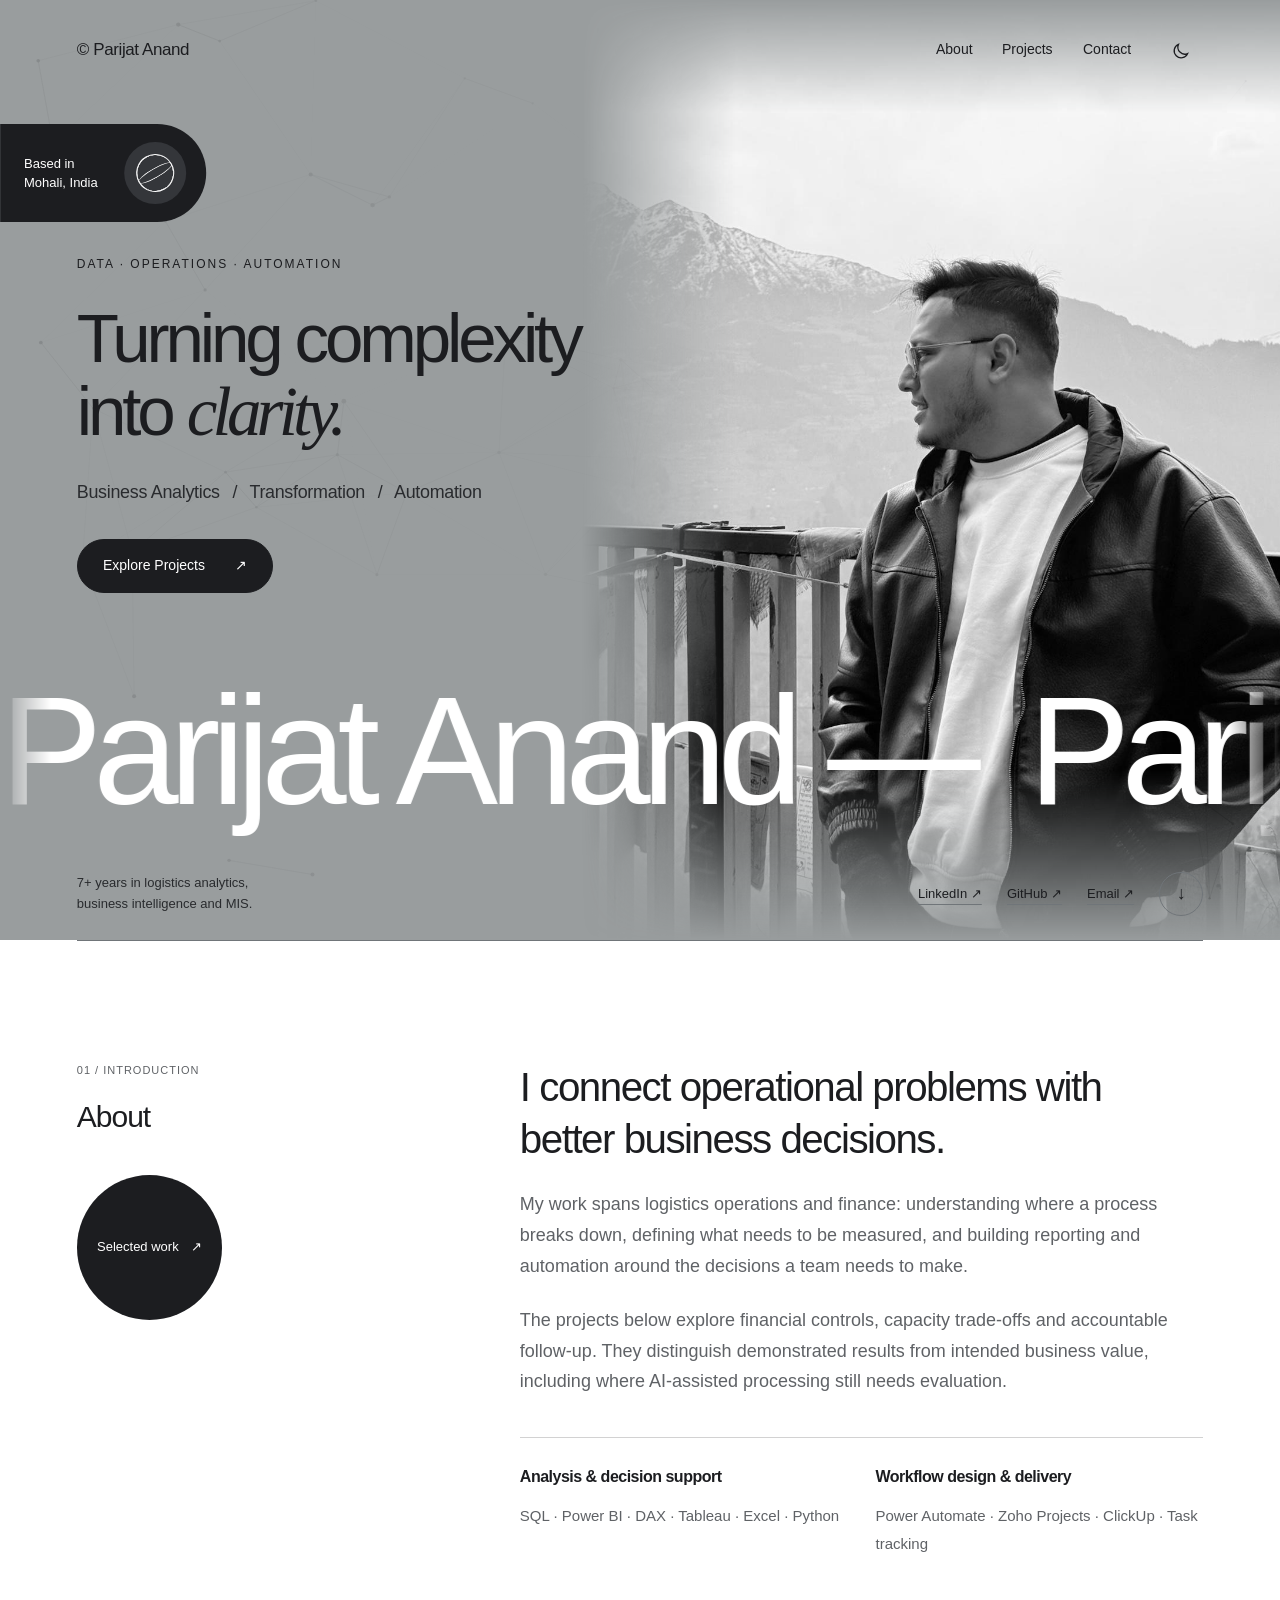
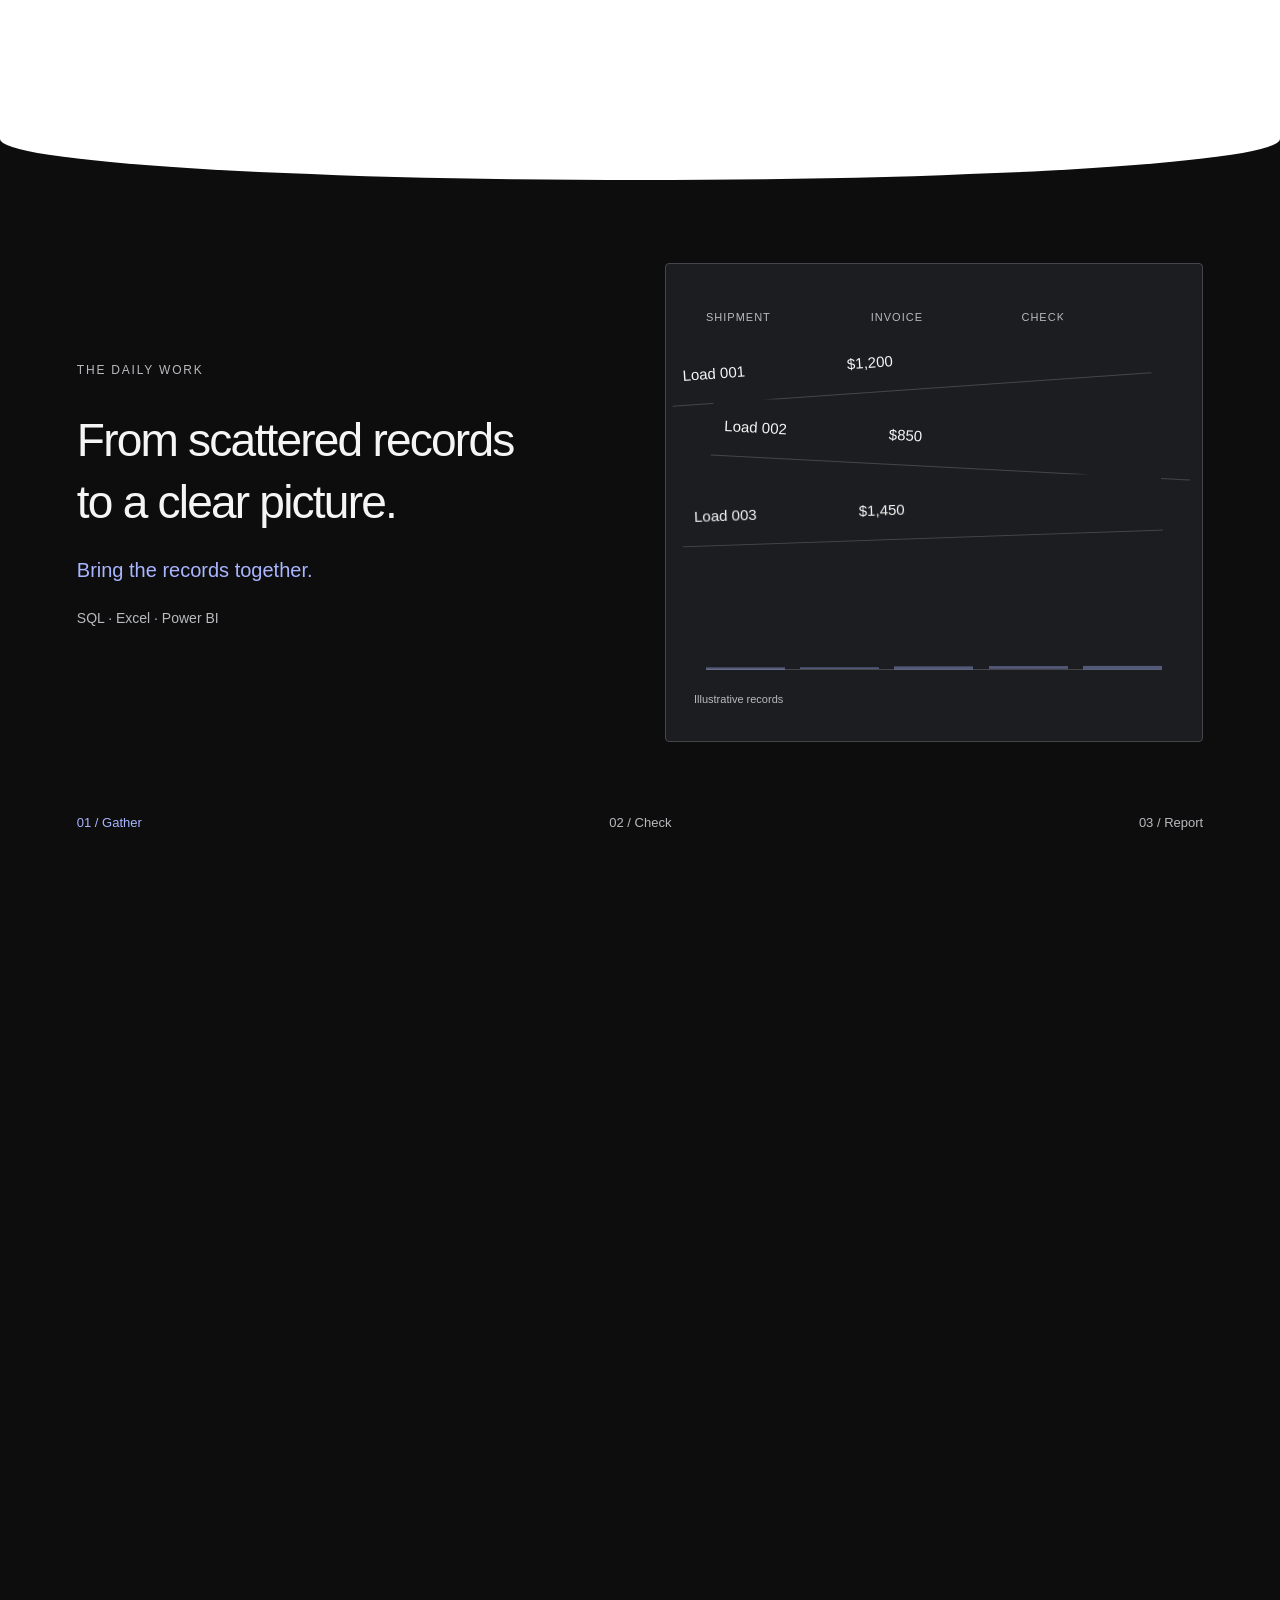
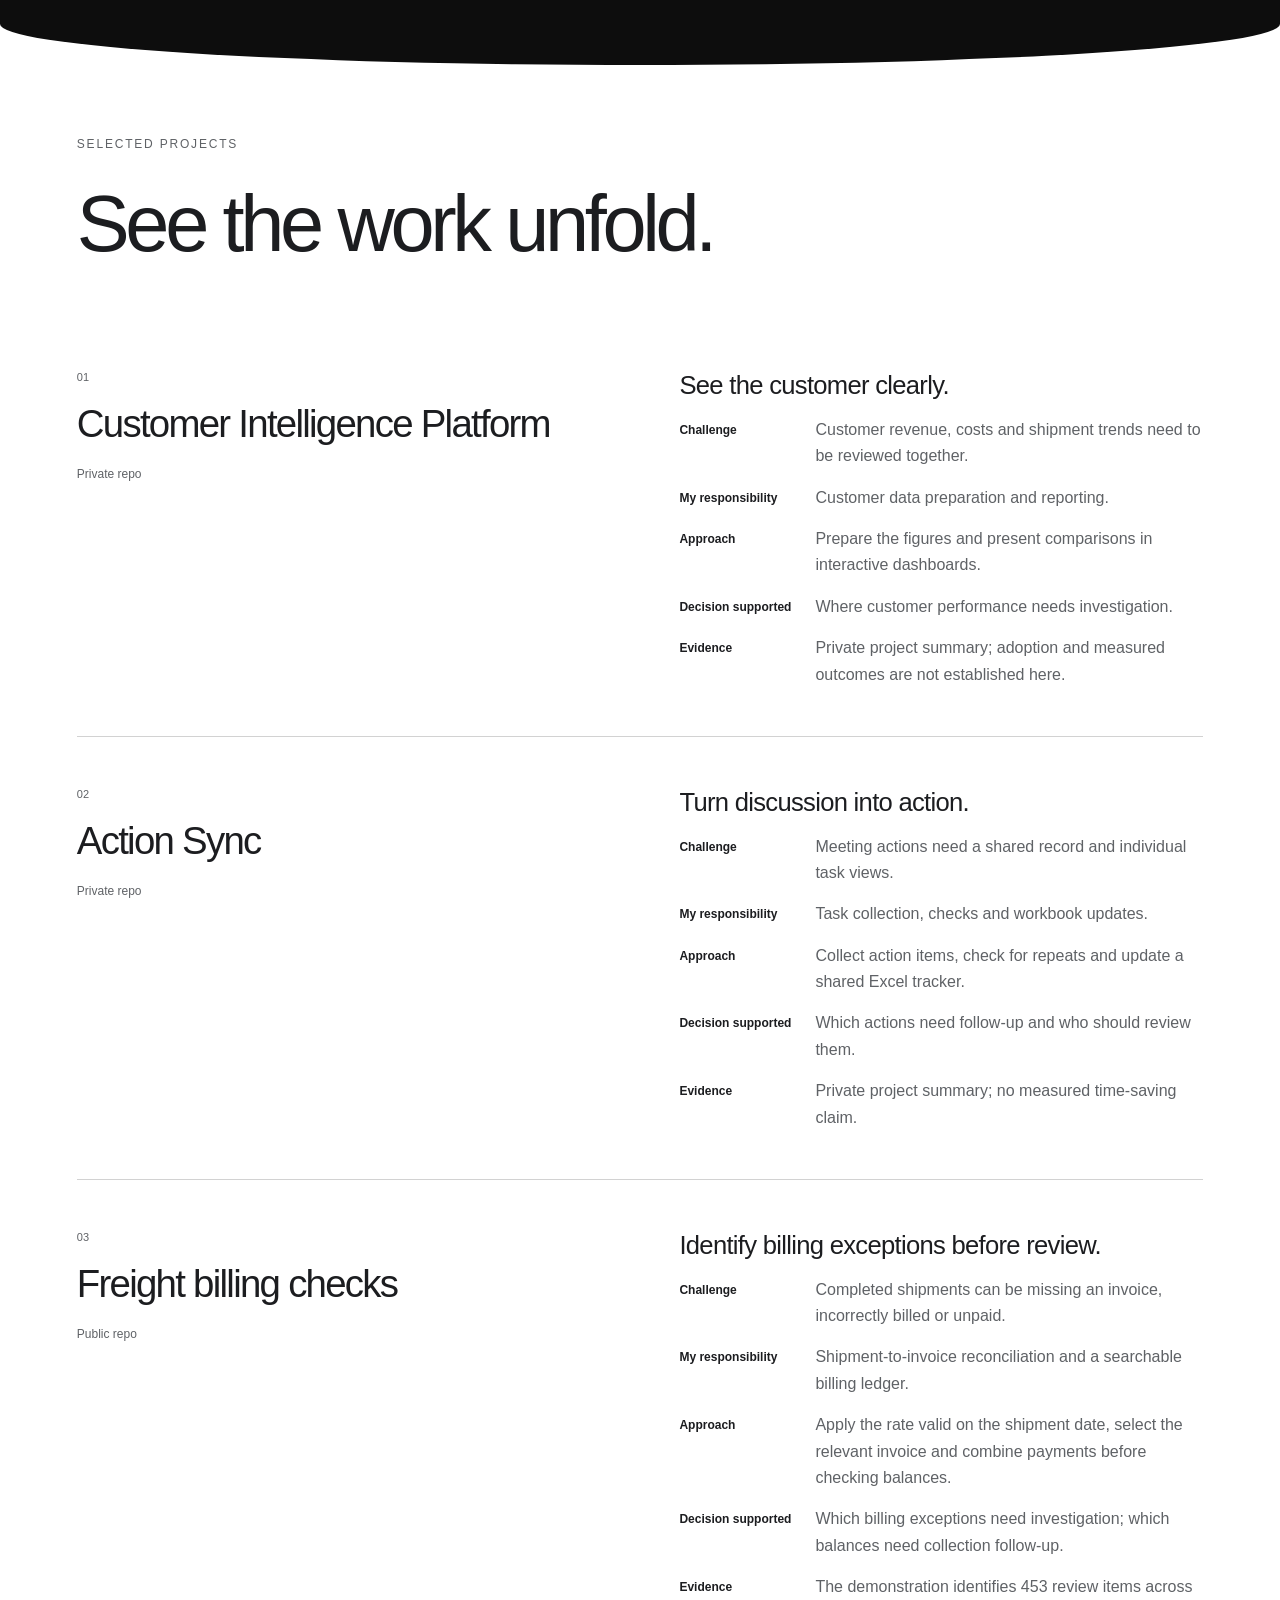
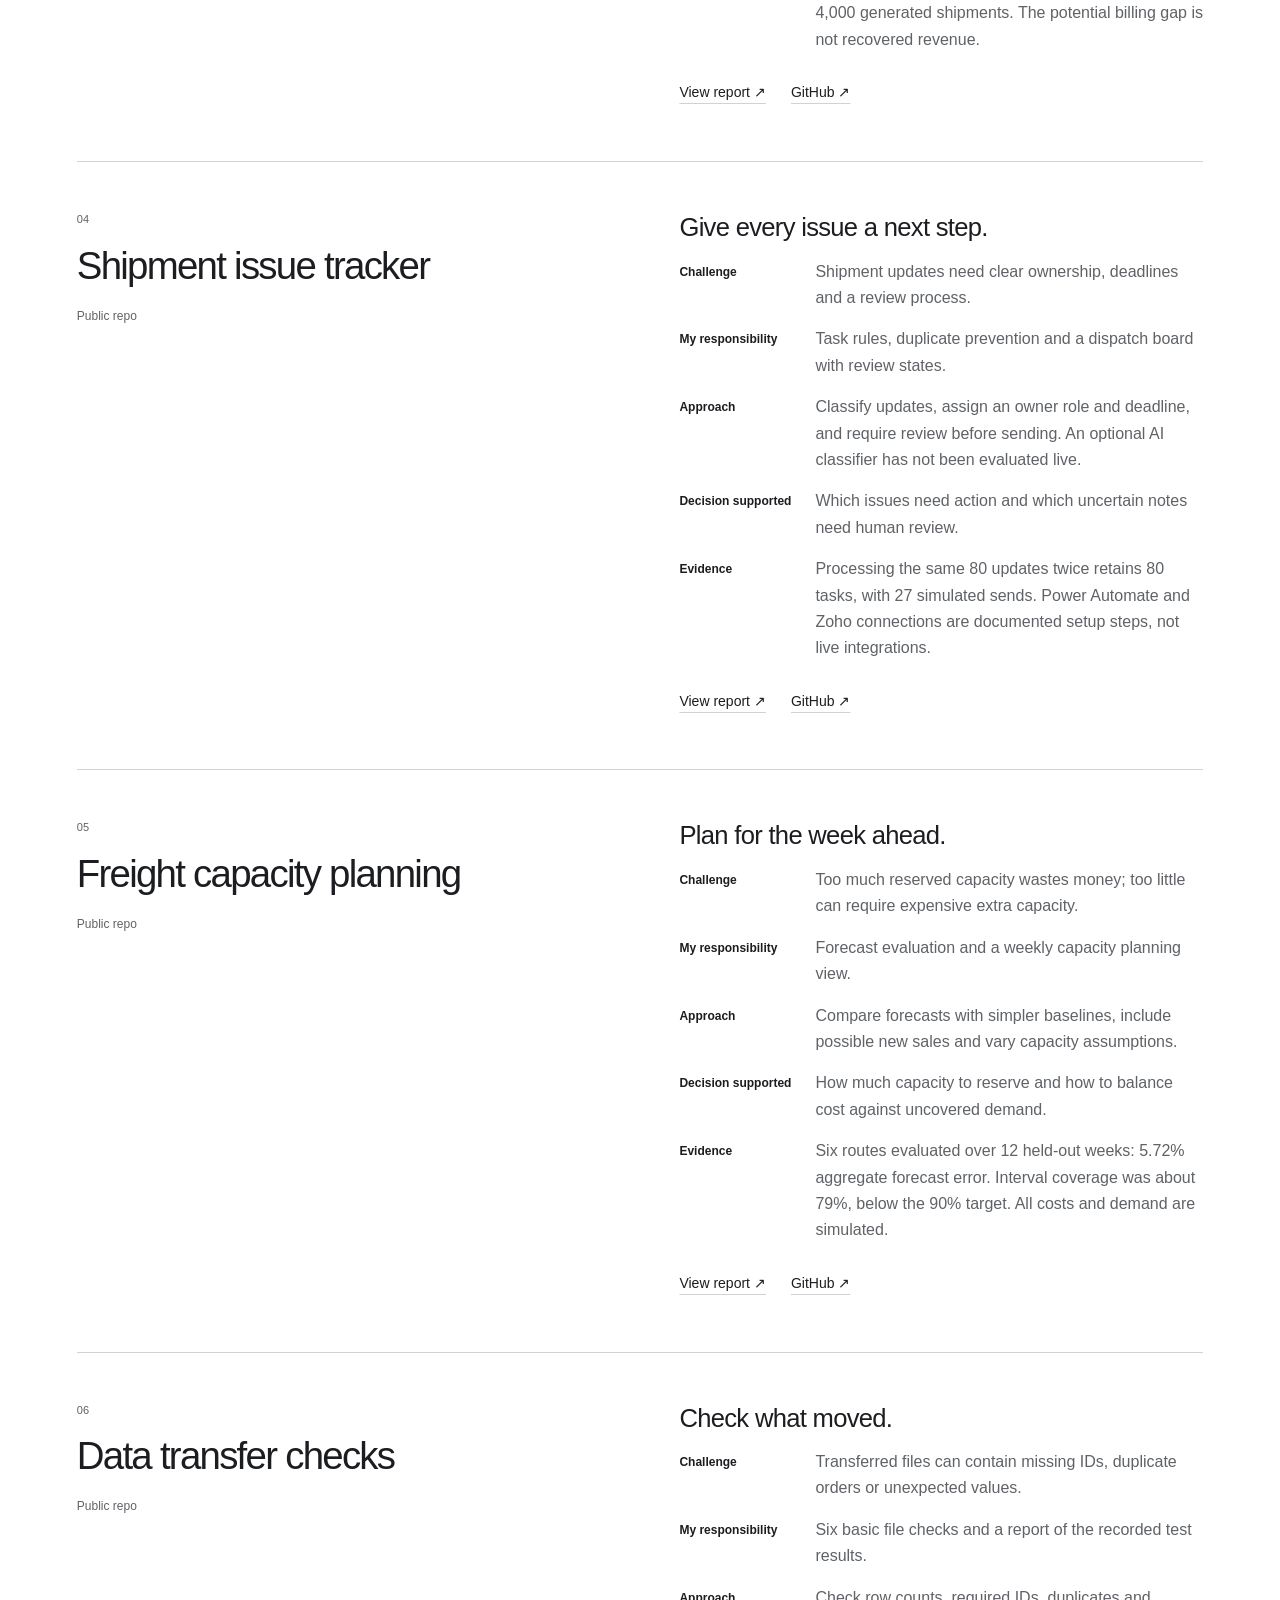
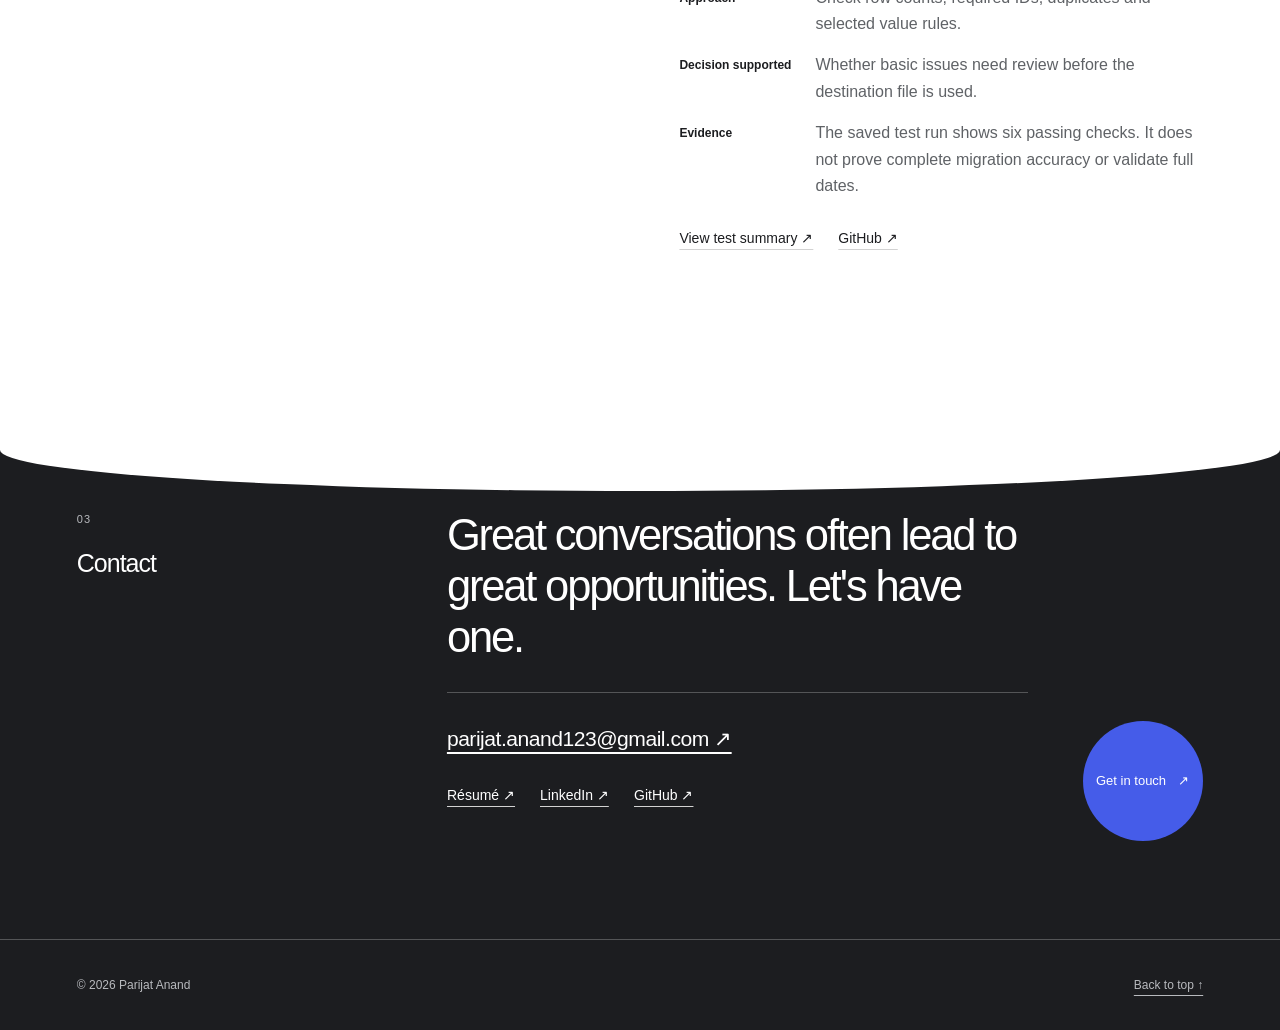
==== commit 56e1b91c: "Make project View previews actionable and remove motion buttons" ====
--- a/index.html
+++ b/index.html
@@ -1,7 +1,7 @@
 <!doctype html>
-<html lang="en"><head><meta charset="utf-8"><meta name="viewport" content="width=device-width, initial-scale=1"><title>Parijat Anand | Data Analyst · Automation · Business Reporting</title><meta name="description" content="Parijat Anand. Data analyst with 7+ years of experience in logistics analytics, MIS, business intelligence and workflow automation."><meta name="theme-color" content="#999d9e"><meta property="og:title" content="Parijat Anand — Data Analyst"><meta property="og:description" content="7+ years in MIS, logistics analytics and automation. Experience, selected projects and résumé."><meta property="og:type" content="website"><meta property="og:url" content="https://parijat9.github.io/"><link rel="canonical" href="https://parijat9.github.io/"><link rel="preload" as="image" href="assets/parijat-anand-portrait.jpeg"><link rel="icon" href="assets/favicon.svg" type="image/svg+xml"><script>if(!matchMedia("(prefers-reduced-motion: reduce)").matches){document.documentElement.classList.add("intro-running");window.introSafety=setTimeout(()=>{document.documentElement.classList.remove("intro-running");document.dispatchEvent(new Event("intro-timeout"));},5500);}</script><link rel="stylesheet" href="style.css?v=18"><script src="app.js?v=18" defer></script><link rel="stylesheet" href="story.css?v=18"><script src="story.js?v=18" defer></script></head>
-<body><div id="intro-overlay" aria-hidden="true"><span class="intro-greeting">Hello</span><button class="intro-skip" type="button" aria-label="Skip introduction">Skip introduction</button></div><a class="skip" href="#about">Skip to content</a><header><a class="monogram" href="#top" aria-label="Parijat Anand, home">© Parijat Anand</a><nav aria-label="Main navigation"><a href="#about">About</a><a href="#projects">Projects</a><a href="#contact">Contact</a></nav><button id="theme" aria-label="Switch to dark theme" title="Switch theme"><svg viewBox="0 0 24 24" aria-hidden="true"><path d="M19 15.5A8 8 0 0 1 8.5 5 8 8 0 1 0 19 15.5Z"/></svg></button></header><button class="menu-toggle" type="button" aria-label="Open navigation" aria-controls="site-menu" aria-expanded="false"><span class="menu-face"><span class="menu-lines" aria-hidden="true"></span></span></button><dialog id="site-menu" aria-label="Navigation"><div class="menu-content"><button class="menu-close" type="button" aria-label="Close navigation">Close <span aria-hidden="true">×</span></button><p class="menu-caption">Navigation</p><nav aria-label="Expanded navigation"></nav><div class="menu-social"></div></div></dialog>
-<main id="top"><section class="hero has-portrait"><figure class="hero-portrait"><img src="assets/parijat-anand-portrait.jpeg" width="1200" height="1600" alt="Parijat Anand in the mountains" fetchpriority="high" decoding="async"></figure><div class="location-tag"><span>Based in <br>Mohali, India</span><span class="location-globe" aria-hidden="true"><span class="globe-axis"><i></i><i></i><i></i></span><span class="globe-equator"></span></span></div><p class="eyebrow">DATA · OPERATIONS · AUTOMATION</p><h1>Turning complexity<br>into <em>clarity.</em></h1><p class="role">Business Analytics <span>/</span> Transformation <span>/</span> Automation</p><div class="hero-actions"><a class="hero-cta primary" href="#projects">Explore Projects <span aria-hidden="true">↗</span></a></div><div class="hero-bottom"><p>7+ years in logistics analytics,<br>business intelligence and MIS.</p><div class="social"><a href="https://www.linkedin.com/in/parijat-anand-25123418b" target="_blank" rel="noopener">LinkedIn ↗</a><a href="https://github.com/Parijat9" target="_blank" rel="noopener">GitHub ↗</a><a href="mailto:parijat.anand123@gmail.com">Email ↗</a></div><a class="scroll" href="#about" aria-label="Scroll to About">↓</a></div><button class="motion-toggle" type="button" aria-pressed="false">Pause motion</button><div class="name-marquee" aria-hidden="true"><div class="name-track"><span>Parijat Anand — </span><span>Parijat Anand — </span><span>Parijat Anand — </span><span>Parijat Anand — </span></div></div></section>
+<html lang="en"><head><meta charset="utf-8"><meta name="viewport" content="width=device-width, initial-scale=1"><title>Parijat Anand | Data Analyst · Automation · Business Reporting</title><meta name="description" content="Parijat Anand. Data analyst with 7+ years of experience in logistics analytics, MIS, business intelligence and workflow automation."><meta name="theme-color" content="#999d9e"><meta property="og:title" content="Parijat Anand — Data Analyst"><meta property="og:description" content="7+ years in MIS, logistics analytics and automation. Experience, selected projects and résumé."><meta property="og:type" content="website"><meta property="og:url" content="https://parijat9.github.io/"><link rel="canonical" href="https://parijat9.github.io/"><link rel="preload" as="image" href="assets/parijat-anand-portrait.jpeg"><link rel="icon" href="assets/favicon.svg" type="image/svg+xml"><script>if(!matchMedia("(prefers-reduced-motion: reduce)").matches){document.documentElement.classList.add("intro-running");window.introSafety=setTimeout(()=>{document.documentElement.classList.remove("intro-running");document.dispatchEvent(new Event("intro-timeout"));},5500);}</script><link rel="stylesheet" href="style.css?v=19"><script src="app.js?v=19" defer></script><link rel="stylesheet" href="story.css?v=19"><script src="story.js?v=19" defer></script></head>
+<body><div id="intro-overlay" aria-hidden="true"><span class="intro-greeting">Hello</span></div><a class="skip" href="#about">Skip to content</a><header><a class="monogram" href="#top" aria-label="Parijat Anand, home">© Parijat Anand</a><nav aria-label="Main navigation"><a href="#about">About</a><a href="#projects">Projects</a><a href="#contact">Contact</a></nav><button id="theme" aria-label="Switch to dark theme" title="Switch theme"><svg viewBox="0 0 24 24" aria-hidden="true"><path d="M19 15.5A8 8 0 0 1 8.5 5 8 8 0 1 0 19 15.5Z"/></svg></button></header><button class="menu-toggle" type="button" aria-label="Open navigation" aria-controls="site-menu" aria-expanded="false"><span class="menu-face"><span class="menu-lines" aria-hidden="true"></span></span></button><dialog id="site-menu" aria-label="Navigation"><div class="menu-content"><button class="menu-close" type="button" aria-label="Close navigation">Close <span aria-hidden="true">×</span></button><p class="menu-caption">Navigation</p><nav aria-label="Expanded navigation"></nav><div class="menu-social"></div></div></dialog>
+<main id="top"><section class="hero has-portrait"><figure class="hero-portrait"><img src="assets/parijat-anand-portrait.jpeg" width="1200" height="1600" alt="Parijat Anand in the mountains" fetchpriority="high" decoding="async"></figure><div class="location-tag"><span>Based in <br>Mohali, India</span><span class="location-globe" aria-hidden="true"><span class="globe-axis"><i></i><i></i><i></i></span><span class="globe-equator"></span></span></div><p class="eyebrow">DATA · OPERATIONS · AUTOMATION</p><h1>Turning complexity<br>into <em>clarity.</em></h1><p class="role">Business Analytics <span>/</span> Transformation <span>/</span> Automation</p><div class="hero-actions"><a class="hero-cta primary" href="#projects">Explore Projects <span aria-hidden="true">↗</span></a></div><div class="hero-bottom"><p>7+ years in logistics analytics,<br>business intelligence and MIS.</p><div class="social"><a href="https://www.linkedin.com/in/parijat-anand-25123418b" target="_blank" rel="noopener">LinkedIn ↗</a><a href="https://github.com/Parijat9" target="_blank" rel="noopener">GitHub ↗</a><a href="mailto:parijat.anand123@gmail.com">Email ↗</a></div><a class="scroll" href="#about" aria-label="Scroll to About">↓</a></div><div class="name-marquee" aria-hidden="true"><div class="name-track"><span>Parijat Anand — </span><span>Parijat Anand — </span><span>Parijat Anand — </span><span>Parijat Anand — </span></div></div></section>
 <section id="about" class="section split"><div class="section-label"><span>01 / INTRODUCTION</span><h2>About</h2><a class="about-circle" href="#projects">Selected work <span aria-hidden="true">↗</span></a></div><div class="section-body"><p class="intro">I connect operational problems with better business decisions.</p><p>My work spans logistics operations and finance: understanding where a process breaks down, defining what needs to be measured, and building reporting and automation around the decisions a team needs to make.</p><p>The projects below explore financial controls, capacity trade-offs and accountable follow-up. They distinguish demonstrated results from intended business value, including where AI-assisted processing still needs evaluation.</p><div class="skills"><div><h3>Analysis & decision support</h3><p>SQL · Power BI · DAX · Tableau · Excel · Python</p></div><div><h3>Workflow design & delivery</h3><p>Power Automate · Zoho Projects · ClickUp · Task tracking</p></div></div></div></section>
 <div class="work-story" aria-label="From records to reports"><div class="work-sticky"><div><p class="eyebrow">THE DAILY WORK</p><h3>From scattered records<br>to a clear picture.</h3><p class="work-caption">Bring the records together.</p><p class="work-tools">SQL · Excel · Power BI</p></div><div class="record-board" aria-hidden="true"><div class="record-head"><span>Shipment</span><span>Invoice</span><span>Check</span></div><div class="record-row"><span>Load 001</span><span>$1,200</span><i>Matched</i></div><div class="record-row"><span>Load 002</span><span>$850</span><i>Review</i></div><div class="record-row"><span>Load 003</span><span>$1,450</span><i>Matched</i></div><div class="record-chart"><b style="--bar:65%"></b><b style="--bar:45%"></b><b style="--bar:85%"></b><b style="--bar:72%"></b><b style="--bar:95%"></b></div><small>Illustrative records</small></div><div class="work-steps"><span>01 / Gather</span><span>02 / Check</span><span>03 / Report</span></div></div></div>
 
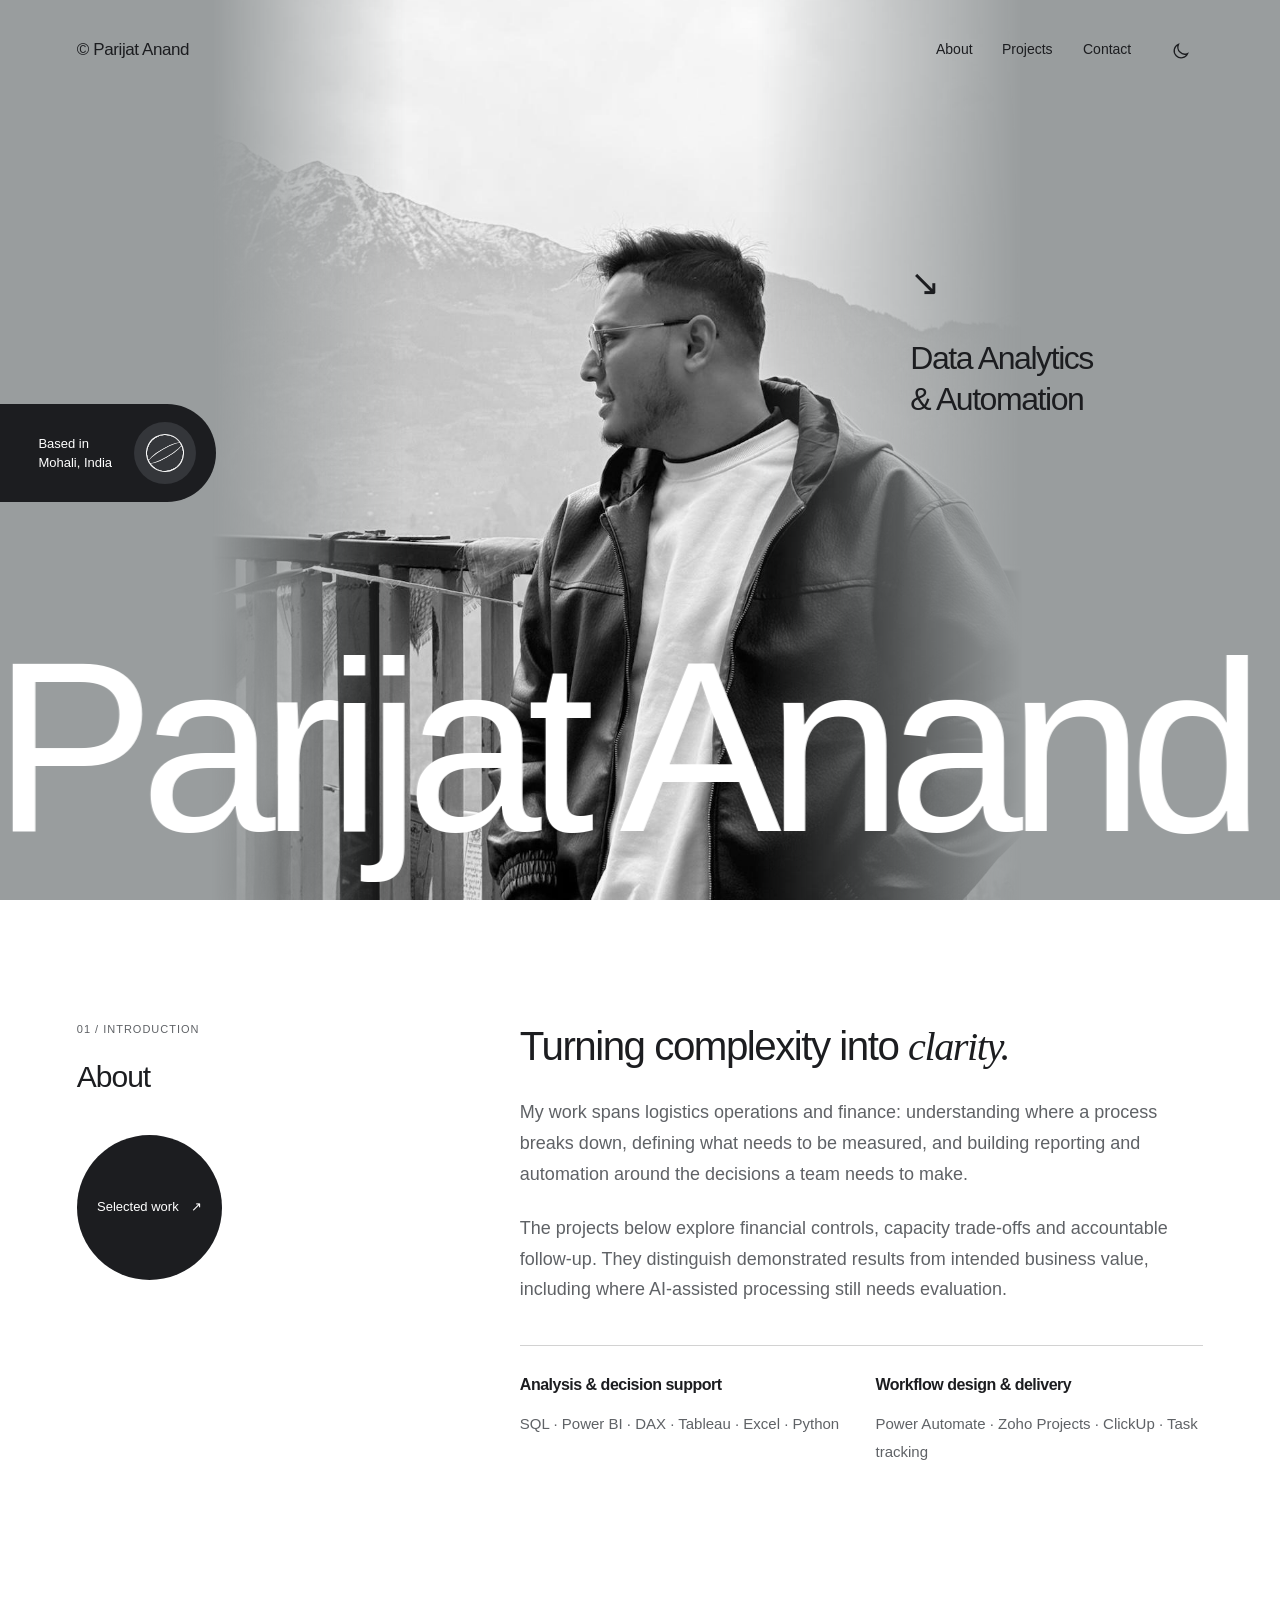
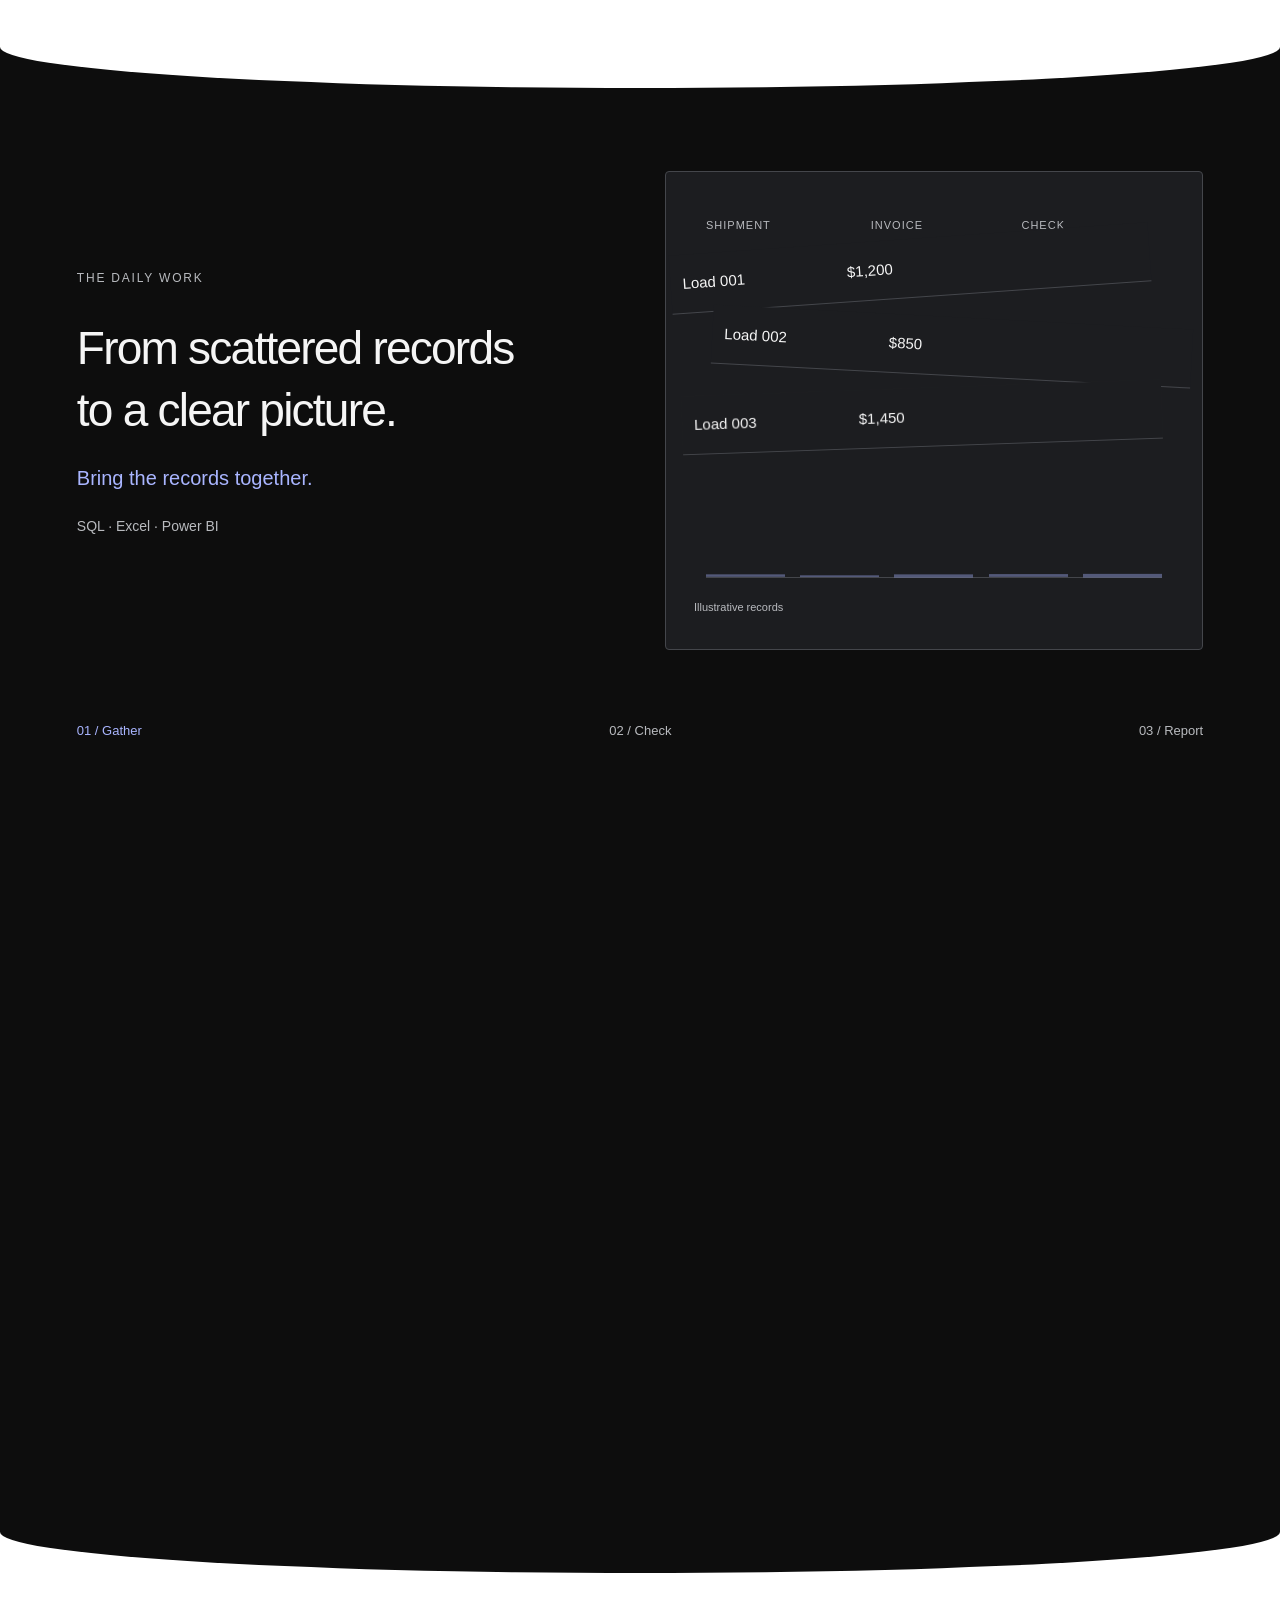
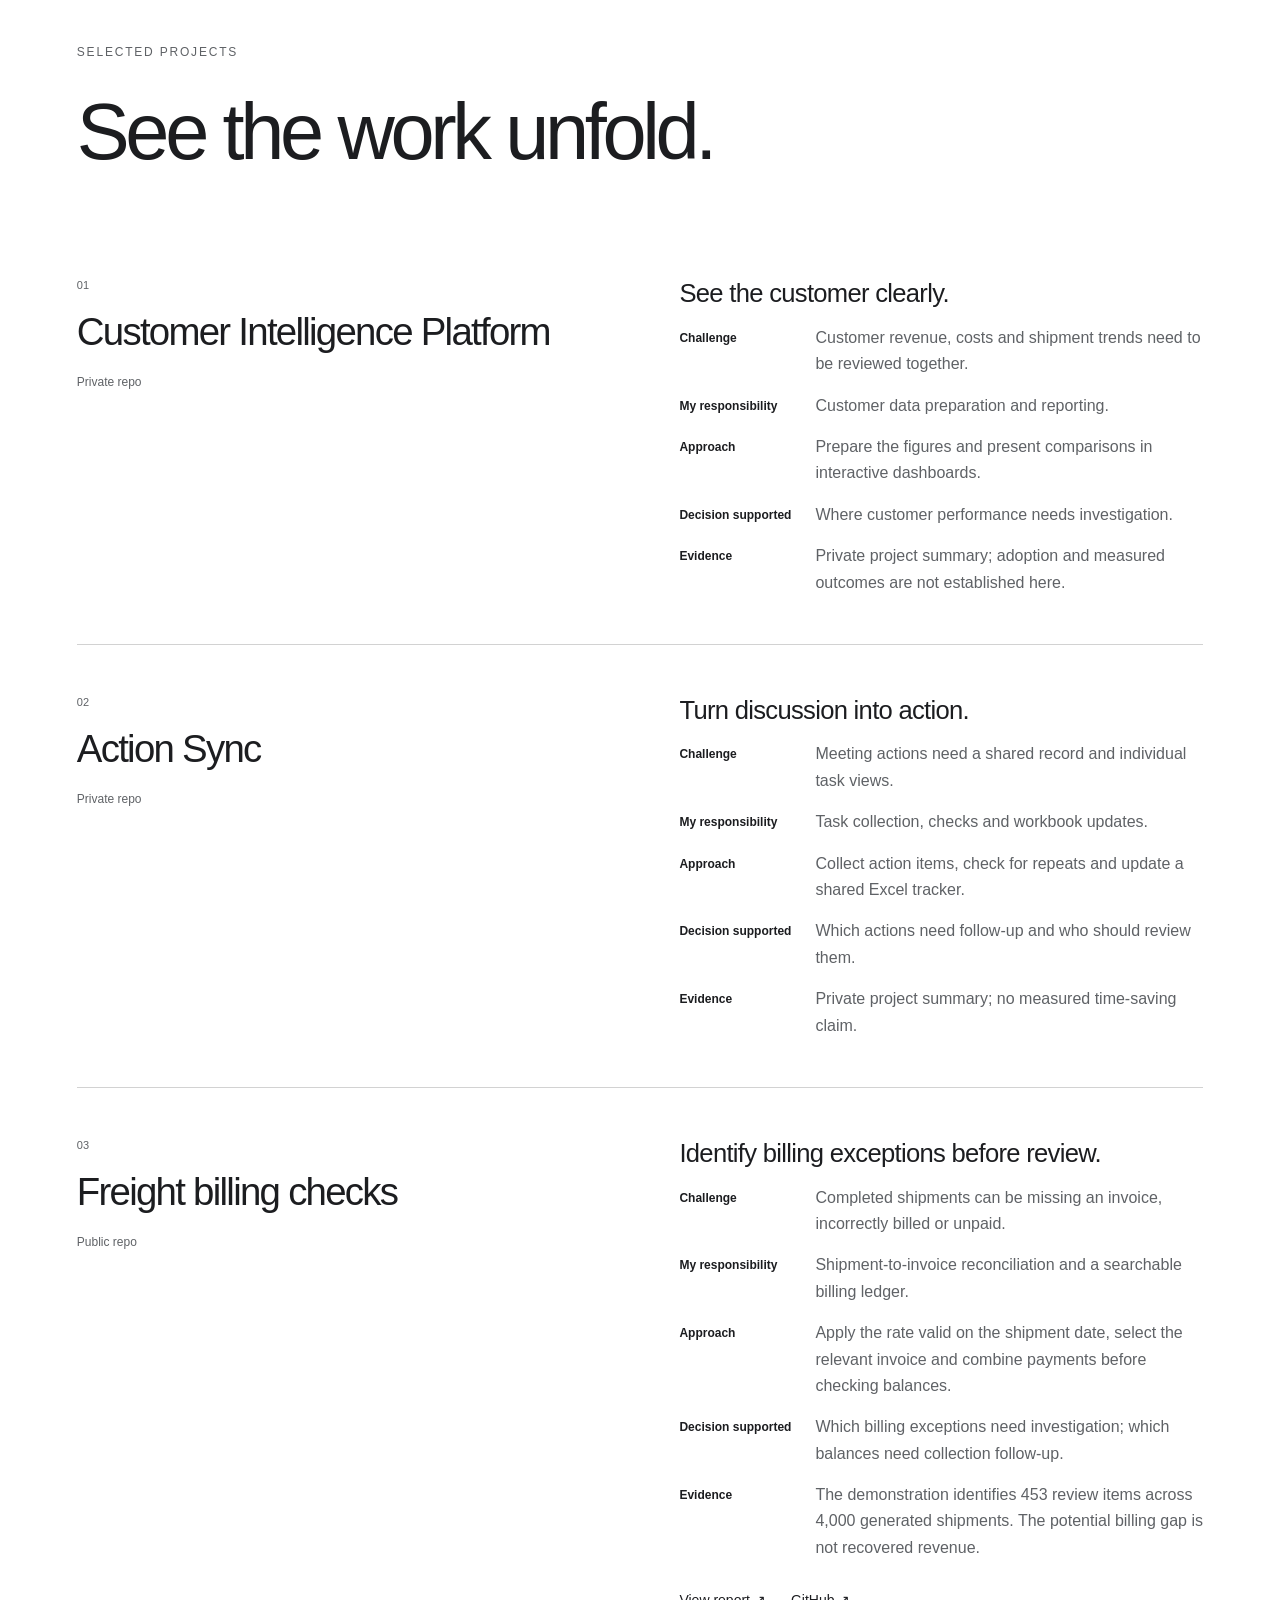
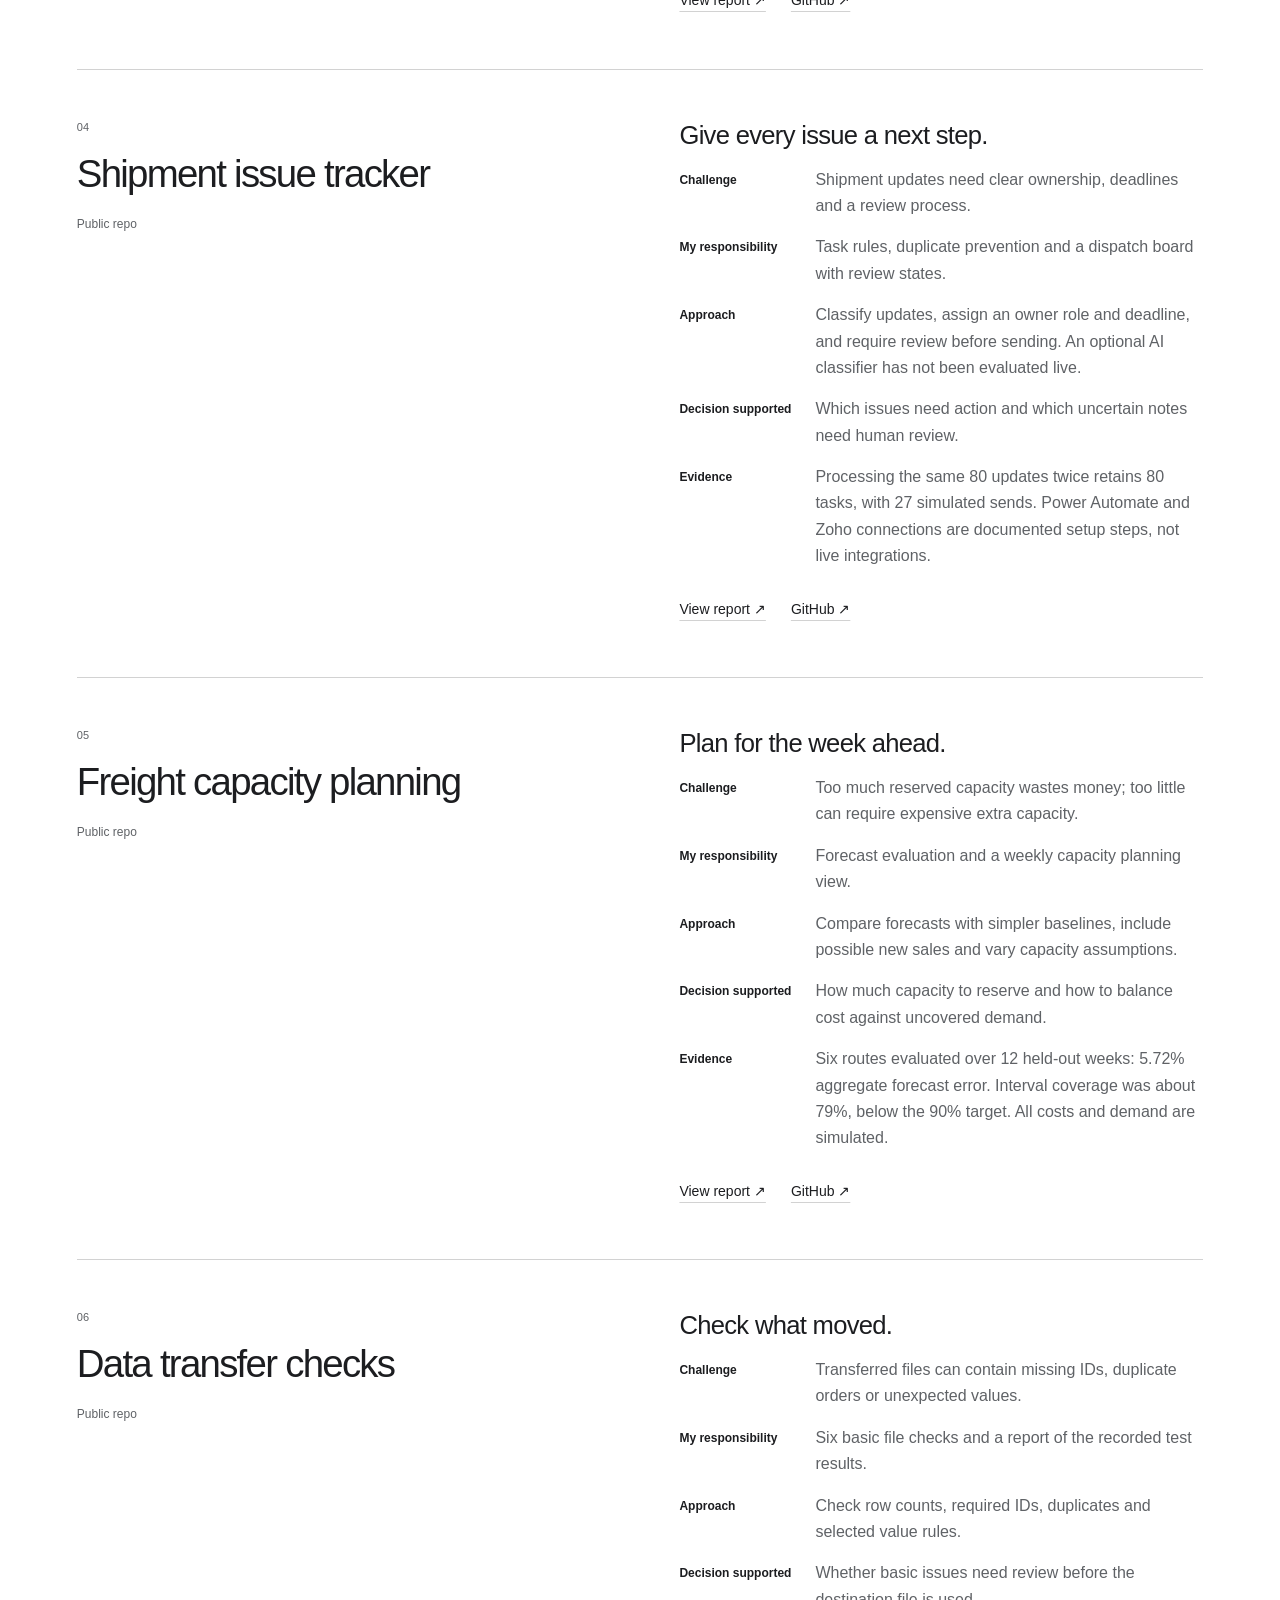
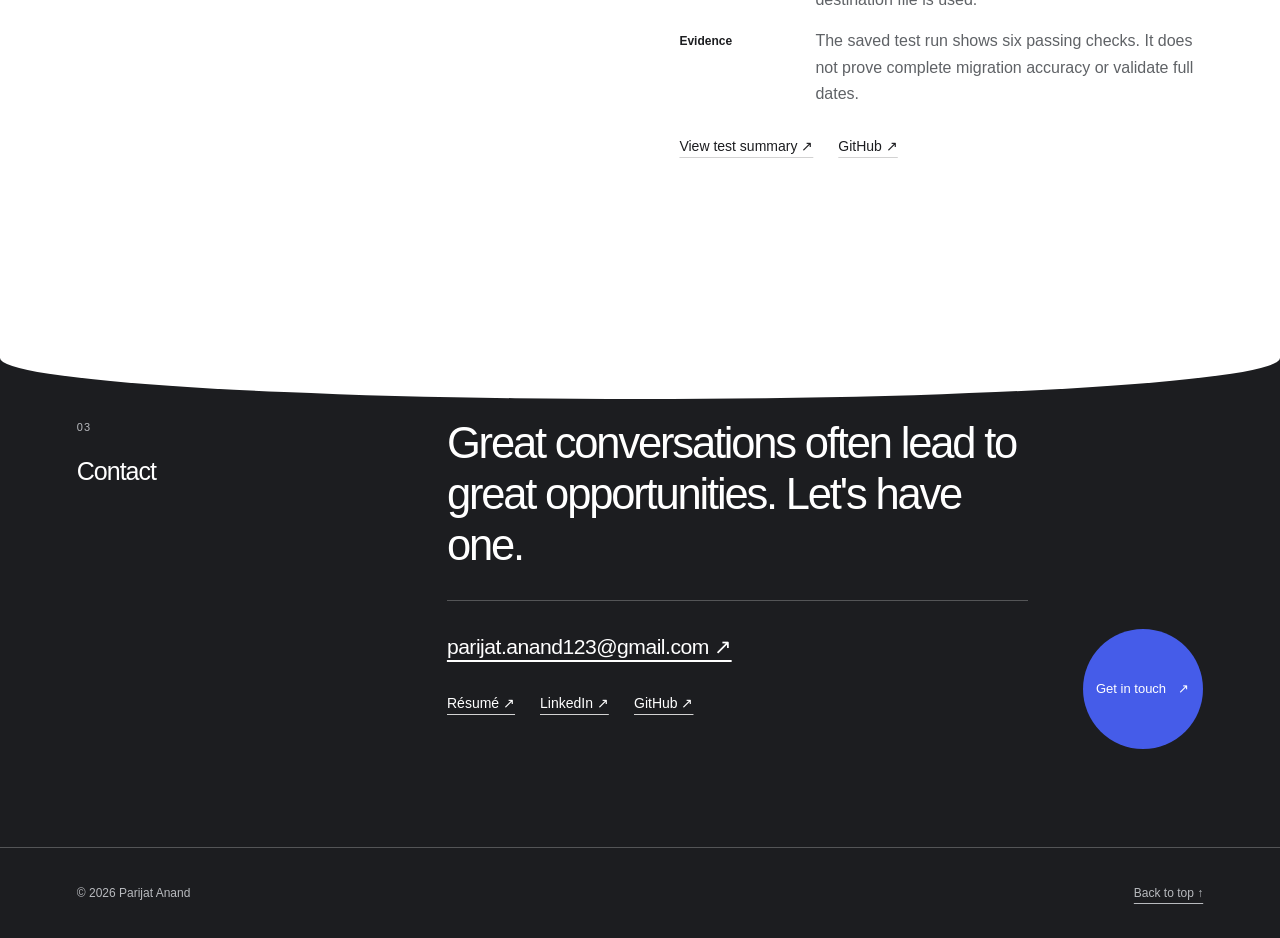
==== commit 382a59ae: "Simplify portrait hero and remove repeated introductions" ====
--- a/index.html
+++ b/index.html
@@ -1,8 +1,8 @@
 <!doctype html>
-<html lang="en"><head><meta charset="utf-8"><meta name="viewport" content="width=device-width, initial-scale=1"><title>Parijat Anand | Data Analyst · Automation · Business Reporting</title><meta name="description" content="Parijat Anand. Data analyst with 7+ years of experience in logistics analytics, MIS, business intelligence and workflow automation."><meta name="theme-color" content="#999d9e"><meta property="og:title" content="Parijat Anand — Data Analyst"><meta property="og:description" content="7+ years in MIS, logistics analytics and automation. Experience, selected projects and résumé."><meta property="og:type" content="website"><meta property="og:url" content="https://parijat9.github.io/"><link rel="canonical" href="https://parijat9.github.io/"><link rel="preload" as="image" href="assets/parijat-anand-portrait.jpeg"><link rel="icon" href="assets/favicon.svg" type="image/svg+xml"><script>if(!matchMedia("(prefers-reduced-motion: reduce)").matches){document.documentElement.classList.add("intro-running");window.introSafety=setTimeout(()=>{document.documentElement.classList.remove("intro-running");document.dispatchEvent(new Event("intro-timeout"));},5500);}</script><link rel="stylesheet" href="style.css?v=19"><script src="app.js?v=19" defer></script><link rel="stylesheet" href="story.css?v=19"><script src="story.js?v=19" defer></script></head>
+<html lang="en"><head><meta charset="utf-8"><meta name="viewport" content="width=device-width, initial-scale=1"><title>Parijat Anand | Data Analyst · Automation · Business Reporting</title><meta name="description" content="Parijat Anand. Data analyst with 7+ years of experience in logistics analytics, MIS, business intelligence and workflow automation."><meta name="theme-color" content="#999d9e"><meta property="og:title" content="Parijat Anand — Data Analyst"><meta property="og:description" content="7+ years in MIS, logistics analytics and automation. Experience, selected projects and résumé."><meta property="og:type" content="website"><meta property="og:url" content="https://parijat9.github.io/"><link rel="canonical" href="https://parijat9.github.io/"><link rel="preload" as="image" href="assets/parijat-anand-portrait.jpeg"><link rel="icon" href="assets/favicon.svg" type="image/svg+xml"><script>if(!matchMedia("(prefers-reduced-motion: reduce)").matches){document.documentElement.classList.add("intro-running");window.introSafety=setTimeout(()=>{document.documentElement.classList.remove("intro-running");document.dispatchEvent(new Event("intro-timeout"));},5500);}</script><link rel="stylesheet" href="style.css?v=20"><script src="app.js?v=20" defer></script><link rel="stylesheet" href="story.css?v=20"><script src="story.js?v=20" defer></script></head>
 <body><div id="intro-overlay" aria-hidden="true"><span class="intro-greeting">Hello</span></div><a class="skip" href="#about">Skip to content</a><header><a class="monogram" href="#top" aria-label="Parijat Anand, home">© Parijat Anand</a><nav aria-label="Main navigation"><a href="#about">About</a><a href="#projects">Projects</a><a href="#contact">Contact</a></nav><button id="theme" aria-label="Switch to dark theme" title="Switch theme"><svg viewBox="0 0 24 24" aria-hidden="true"><path d="M19 15.5A8 8 0 0 1 8.5 5 8 8 0 1 0 19 15.5Z"/></svg></button></header><button class="menu-toggle" type="button" aria-label="Open navigation" aria-controls="site-menu" aria-expanded="false"><span class="menu-face"><span class="menu-lines" aria-hidden="true"></span></span></button><dialog id="site-menu" aria-label="Navigation"><div class="menu-content"><button class="menu-close" type="button" aria-label="Close navigation">Close <span aria-hidden="true">×</span></button><p class="menu-caption">Navigation</p><nav aria-label="Expanded navigation"></nav><div class="menu-social"></div></div></dialog>
-<main id="top"><section class="hero has-portrait"><figure class="hero-portrait"><img src="assets/parijat-anand-portrait.jpeg" width="1200" height="1600" alt="Parijat Anand in the mountains" fetchpriority="high" decoding="async"></figure><div class="location-tag"><span>Based in <br>Mohali, India</span><span class="location-globe" aria-hidden="true"><span class="globe-axis"><i></i><i></i><i></i></span><span class="globe-equator"></span></span></div><p class="eyebrow">DATA · OPERATIONS · AUTOMATION</p><h1>Turning complexity<br>into <em>clarity.</em></h1><p class="role">Business Analytics <span>/</span> Transformation <span>/</span> Automation</p><div class="hero-actions"><a class="hero-cta primary" href="#projects">Explore Projects <span aria-hidden="true">↗</span></a></div><div class="hero-bottom"><p>7+ years in logistics analytics,<br>business intelligence and MIS.</p><div class="social"><a href="https://www.linkedin.com/in/parijat-anand-25123418b" target="_blank" rel="noopener">LinkedIn ↗</a><a href="https://github.com/Parijat9" target="_blank" rel="noopener">GitHub ↗</a><a href="mailto:parijat.anand123@gmail.com">Email ↗</a></div><a class="scroll" href="#about" aria-label="Scroll to About">↓</a></div><div class="name-marquee" aria-hidden="true"><div class="name-track"><span>Parijat Anand — </span><span>Parijat Anand — </span><span>Parijat Anand — </span><span>Parijat Anand — </span></div></div></section>
-<section id="about" class="section split"><div class="section-label"><span>01 / INTRODUCTION</span><h2>About</h2><a class="about-circle" href="#projects">Selected work <span aria-hidden="true">↗</span></a></div><div class="section-body"><p class="intro">I connect operational problems with better business decisions.</p><p>My work spans logistics operations and finance: understanding where a process breaks down, defining what needs to be measured, and building reporting and automation around the decisions a team needs to make.</p><p>The projects below explore financial controls, capacity trade-offs and accountable follow-up. They distinguish demonstrated results from intended business value, including where AI-assisted processing still needs evaluation.</p><div class="skills"><div><h3>Analysis & decision support</h3><p>SQL · Power BI · DAX · Tableau · Excel · Python</p></div><div><h3>Workflow design & delivery</h3><p>Power Automate · Zoho Projects · ClickUp · Task tracking</p></div></div></div></section>
+<main id="top"><section class="hero has-portrait hero--minimal"><figure class="hero-portrait"><img src="assets/parijat-anand-portrait.jpeg" width="1200" height="1600" alt="Parijat Anand in the mountains" fetchpriority="high" decoding="async"></figure><div class="location-tag"><span>Based in <br>Mohali, India</span><span class="location-globe" aria-hidden="true"><span class="globe-axis"><i></i><i></i><i></i></span><span class="globe-equator"></span></span></div><h1 class="hero-role"><span class="hero-direction" aria-hidden="true">↘</span>Data Analytics<br>&amp; Automation</h1><div class="name-marquee" aria-hidden="true"><div class="name-track"><span>Parijat Anand — </span><span>Parijat Anand — </span><span>Parijat Anand — </span><span>Parijat Anand — </span></div></div></section>
+<section id="about" class="section split"><div class="section-label"><span>01 / INTRODUCTION</span><h2>About</h2><a class="about-circle" href="#projects">Selected work <span aria-hidden="true">↗</span></a></div><div class="section-body"><p class="intro">Turning complexity into <em>clarity.</em></p><p>My work spans logistics operations and finance: understanding where a process breaks down, defining what needs to be measured, and building reporting and automation around the decisions a team needs to make.</p><p>The projects below explore financial controls, capacity trade-offs and accountable follow-up. They distinguish demonstrated results from intended business value, including where AI-assisted processing still needs evaluation.</p><div class="skills"><div><h3>Analysis & decision support</h3><p>SQL · Power BI · DAX · Tableau · Excel · Python</p></div><div><h3>Workflow design & delivery</h3><p>Power Automate · Zoho Projects · ClickUp · Task tracking</p></div></div></div></section>
 <div class="work-story" aria-label="From records to reports"><div class="work-sticky"><div><p class="eyebrow">THE DAILY WORK</p><h3>From scattered records<br>to a clear picture.</h3><p class="work-caption">Bring the records together.</p><p class="work-tools">SQL · Excel · Power BI</p></div><div class="record-board" aria-hidden="true"><div class="record-head"><span>Shipment</span><span>Invoice</span><span>Check</span></div><div class="record-row"><span>Load 001</span><span>$1,200</span><i>Matched</i></div><div class="record-row"><span>Load 002</span><span>$850</span><i>Review</i></div><div class="record-row"><span>Load 003</span><span>$1,450</span><i>Matched</i></div><div class="record-chart"><b style="--bar:65%"></b><b style="--bar:45%"></b><b style="--bar:85%"></b><b style="--bar:72%"></b><b style="--bar:95%"></b></div><small>Illustrative records</small></div><div class="work-steps"><span>01 / Gather</span><span>02 / Check</span><span>03 / Report</span></div></div></div>
 
 <section id="projects" class="section project-story"><div class="story-heading"><p class="eyebrow">SELECTED PROJECTS</p><h2>See the work unfold.</h2></div><div class="project-list"><article class="project-row" id="project-customer" data-private="true"><div class="project-row-name"><span class="row-number">01</span><h3 class="project-name">Customer Intelligence Platform</h3><p class="project-tools">Private repo</p></div><div class="project-row-detail"><h4>See the customer clearly.</h4><dl class="case-study"><div><dt>Challenge</dt><dd>Customer revenue, costs and shipment trends need to be reviewed together.</dd></div><div><dt>My responsibility</dt><dd>Customer data preparation and reporting.</dd></div><div><dt>Approach</dt><dd>Prepare the figures and present comparisons in interactive dashboards.</dd></div><div><dt>Decision supported</dt><dd>Where customer performance needs investigation.</dd></div><div><dt>Evidence</dt><dd>Private project summary; adoption and measured outcomes are not established here.</dd></div></dl></div></article><article class="project-row" id="project-tasks" data-private="true"><div class="project-row-name"><span class="row-number">02</span><h3 class="project-name">Action Sync</h3><p class="project-tools">Private repo</p></div><div class="project-row-detail"><h4>Turn discussion into action.</h4><dl class="case-study"><div><dt>Challenge</dt><dd>Meeting actions need a shared record and individual task views.</dd></div><div><dt>My responsibility</dt><dd>Task collection, checks and workbook updates.</dd></div><div><dt>Approach</dt><dd>Collect action items, check for repeats and update a shared Excel tracker.</dd></div><div><dt>Decision supported</dt><dd>Which actions need follow-up and who should review them.</dd></div><div><dt>Evidence</dt><dd>Private project summary; no measured time-saving claim.</dd></div></dl></div></article><article class="project-row" id="work-revenue" data-preview="assets/revenue-preview-c99297f328.png"><div class="project-row-name"><span class="row-number">03</span><h3><a class="project-name" href="reports/revenue.html" target="_blank" rel="noopener">Freight billing checks</a></h3><p class="project-tools">Public repo</p></div><div class="project-row-detail"><h4>Identify billing exceptions before review.</h4><dl class="case-study"><div><dt>Challenge</dt><dd>Completed shipments can be missing an invoice, incorrectly billed or unpaid.</dd></div><div><dt>My responsibility</dt><dd>Shipment-to-invoice reconciliation and a searchable billing ledger.</dd></div><div><dt>Approach</dt><dd>Apply the rate valid on the shipment date, select the relevant invoice and combine payments before checking balances.</dd></div><div><dt>Decision supported</dt><dd>Which billing exceptions need investigation; which balances need collection follow-up.</dd></div><div><dt>Evidence</dt><dd>The demonstration identifies 453 review items across 4,000 generated shipments. The potential billing gap is not recovered revenue.</dd></div></dl><div class="project-links"><a href="reports/revenue.html" target="_blank" rel="noopener">View report ↗</a><a href="https://github.com/Parijat9/freight-revenue-controls" target="_blank" rel="noopener">GitHub ↗</a></div></div></article><article class="project-row" id="work-exceptions" data-preview="assets/exceptions-preview-53fe1551ef.png"><div class="project-row-name"><span class="row-number">04</span><h3><a class="project-name" href="reports/exceptions.html" target="_blank" rel="noopener">Shipment issue tracker</a></h3><p class="project-tools">Public repo</p></div><div class="project-row-detail"><h4>Give every issue a next step.</h4><dl class="case-study"><div><dt>Challenge</dt><dd>Shipment updates need clear ownership, deadlines and a review process.</dd></div><div><dt>My responsibility</dt><dd>Task rules, duplicate prevention and a dispatch board with review states.</dd></div><div><dt>Approach</dt><dd>Classify updates, assign an owner role and deadline, and require review before sending. An optional AI classifier has not been evaluated live.</dd></div><div><dt>Decision supported</dt><dd>Which issues need action and which uncertain notes need human review.</dd></div><div><dt>Evidence</dt><dd>Processing the same 80 updates twice retains 80 tasks, with 27 simulated sends. Power Automate and Zoho connections are documented setup steps, not live integrations.</dd></div></dl><div class="project-links"><a href="reports/exceptions.html" target="_blank" rel="noopener">View report ↗</a><a href="https://github.com/Parijat9/shipment-exception-workbench" target="_blank" rel="noopener">GitHub ↗</a></div></div></article><article class="project-row" id="work-capacity" data-preview="assets/capacity-preview-88db9b7856.png"><div class="project-row-name"><span class="row-number">05</span><h3><a class="project-name" href="reports/capacity.html" target="_blank" rel="noopener">Freight capacity planning</a></h3><p class="project-tools">Public repo</p></div><div class="project-row-detail"><h4>Plan for the week ahead.</h4><dl class="case-study"><div><dt>Challenge</dt><dd>Too much reserved capacity wastes money; too little can require expensive extra capacity.</dd></div><div><dt>My responsibility</dt><dd>Forecast evaluation and a weekly capacity planning view.</dd></div><div><dt>Approach</dt><dd>Compare forecasts with simpler baselines, include possible new sales and vary capacity assumptions.</dd></div><div><dt>Decision supported</dt><dd>How much capacity to reserve and how to balance cost against uncovered demand.</dd></div><div><dt>Evidence</dt><dd>Six routes evaluated over 12 held-out weeks: 5.72% aggregate forecast error. Interval coverage was about 79%, below the 90% target. All costs and demand are simulated.</dd></div></dl><div class="project-links"><a href="reports/capacity.html" target="_blank" rel="noopener">View report ↗</a><a href="https://github.com/Parijat9/freight-capacity-planning" target="_blank" rel="noopener">GitHub ↗</a></div></div></article><article class="project-row" id="work-transfer" data-preview="assets/transfer-preview-c13551bf05.png"><div class="project-row-name"><span class="row-number">06</span><h3><a class="project-name" href="reports/transfer.html" target="_blank" rel="noopener">Data transfer checks</a></h3><p class="project-tools">Public repo</p></div><div class="project-row-detail"><h4>Check what moved.</h4><dl class="case-study"><div><dt>Challenge</dt><dd>Transferred files can contain missing IDs, duplicate orders or unexpected values.</dd></div><div><dt>My responsibility</dt><dd>Six basic file checks and a report of the recorded test results.</dd></div><div><dt>Approach</dt><dd>Check row counts, required IDs, duplicates and selected value rules.</dd></div><div><dt>Decision supported</dt><dd>Whether basic issues need review before the destination file is used.</dd></div><div><dt>Evidence</dt><dd>The saved test run shows six passing checks. It does not prove complete migration accuracy or validate full dates.</dd></div></dl><div class="project-links"><a href="reports/transfer.html" target="_blank" rel="noopener">View test summary ↗</a><a href="https://github.com/Parijat9/data-migration-testing-project" target="_blank" rel="noopener">GitHub ↗</a></div></div></article></div></section>
--- a/story.css
+++ b/story.css
@@ -112,3 +112,28 @@
 
 /* Business case details remain readable without hover or JavaScript. */
 .case-study{margin:0;display:grid;gap:15px}.case-study>div{display:grid;grid-template-columns:120px minmax(0,1fr);gap:16px}.case-study dt{font-size:12px;font-weight:600;color:var(--fg);padding-top:3px}.case-study dd{margin:0;font-size:16px;line-height:1.65;color:var(--muted)}#contact .closing-name{font-size:clamp(30px,3.4vw,52px);line-height:1.18;max-width:24ch}@media(max-width:700px){.case-study>div{grid-template-columns:1fr;gap:4px}.case-study{gap:18px}#contact .closing-name{font-size:34px}}
+
+/* A single portrait-led introduction, with separate space for the moving name. */
+.hero.has-portrait.hero--minimal,.scroll-experience .hero.has-portrait.hero--minimal{height:calc(100svh - 100px);min-height:580px;padding:0;border:0}
+.hero--minimal .hero-portrait{top:-100px;bottom:0;left:12%;right:auto;width:72%;mask-image:linear-gradient(to right,transparent,#000 24%,#000 67%,transparent);mask-composite:add}
+.hero--minimal .hero-portrait img{object-position:50% 38%}
+.hero.has-portrait.hero--minimal h1{position:absolute;top:20%;left:74%;max-width:none;width:26%;margin:0;font-size:clamp(26px,2.5vw,48px);line-height:1.28;font-weight:400;letter-spacing:-.045em;color:var(--fg)}
+.hero-direction{display:block;margin-bottom:32px;font-size:36px;color:inherit}
+.has-portrait.hero--minimal .location-tag{position:absolute;top:38%;left:calc((100% - 100vw)/2);transform:none;margin:0;padding-left:clamp(24px,3vw,56px);gap:22px}
+.has-portrait.hero--minimal .name-marquee{bottom:18px;mask-image:none}
+.has-portrait.hero--minimal .name-track span{font-size:clamp(120px,19vw,365px);line-height:1.1}
+#about .intro em{font-family:Georgia,'Times New Roman',serif;font-weight:400}
+@media(max-width:1000px) and (min-width:701px){.hero.has-portrait.hero--minimal h1{left:70%;width:30%;font-size:30px}.hero--minimal .hero-portrait{left:5%;width:80%}.has-portrait.hero--minimal .location-tag{padding:14px 16px 14px 22px;gap:14px}.hero--minimal .location-globe{width:46px;height:46px}}
+@media(max-width:700px){
+.hero.has-portrait.hero--minimal,.scroll-experience .hero.has-portrait.hero--minimal{height:calc(100svh - 110px);min-height:590px;padding:0}
+.hero--minimal .hero-portrait{top:70px;bottom:0;left:calc((100% - 100vw)/2);right:auto;width:100vw;mask-image:linear-gradient(to bottom,transparent,#000 17%,#000 92%,transparent)}
+.hero--minimal .hero-portrait img{object-position:50% 38%}
+.hero.has-portrait.hero--minimal h1{top:30px;left:auto;right:0;width:auto;max-width:62%;font-size:clamp(23px,6.3vw,36px);line-height:1.2}
+.hero-direction{font-size:24px;margin-bottom:12px}
+.has-portrait.hero--minimal .location-tag{top:45%;padding:12px 14px 12px 20px;font-size:11px;gap:14px}
+.hero--minimal .location-tag br{display:block}
+.hero--minimal .location-globe{width:40px;height:40px}
+.has-portrait.hero--minimal .name-marquee{bottom:24px}
+.has-portrait.hero--minimal .name-track span{font-size:27vw}
+}
+@media print{.hero.has-portrait.hero--minimal{height:300px;min-height:0}.hero.has-portrait.hero--minimal h1{top:30px}}
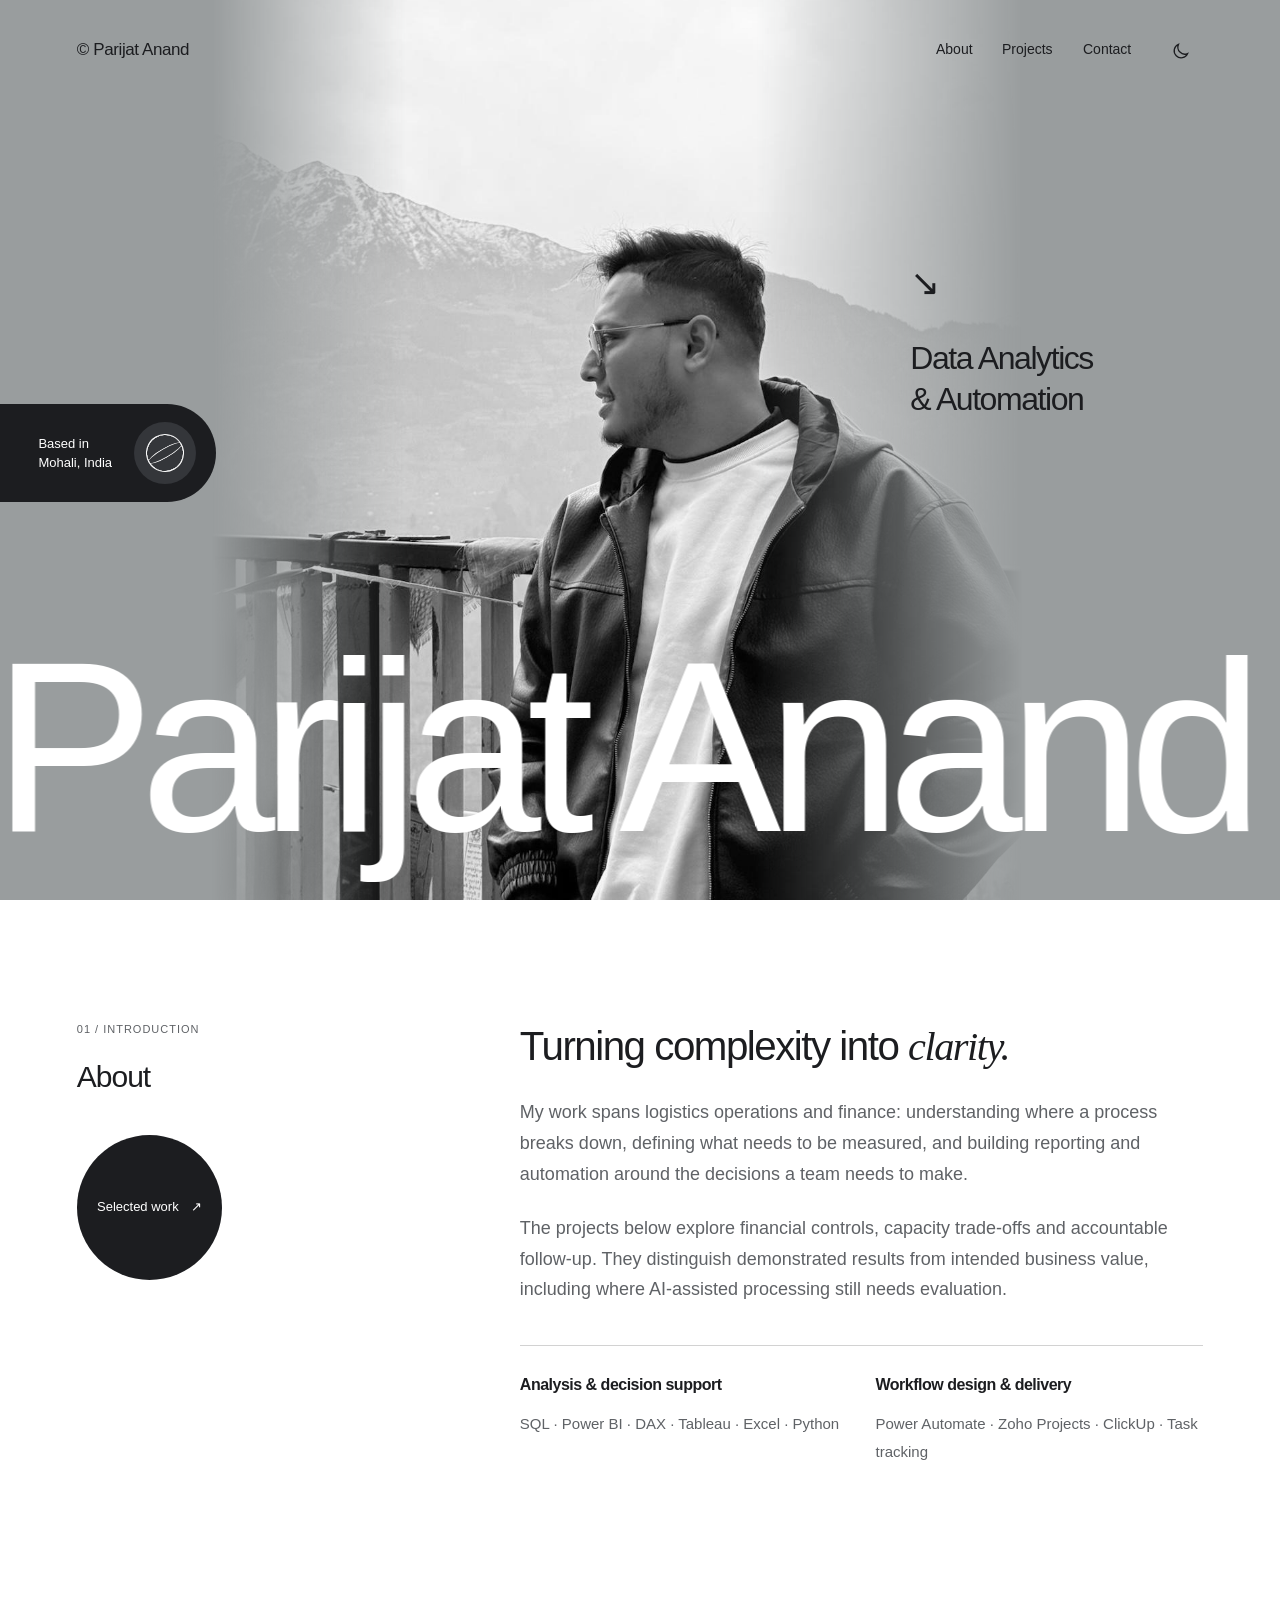
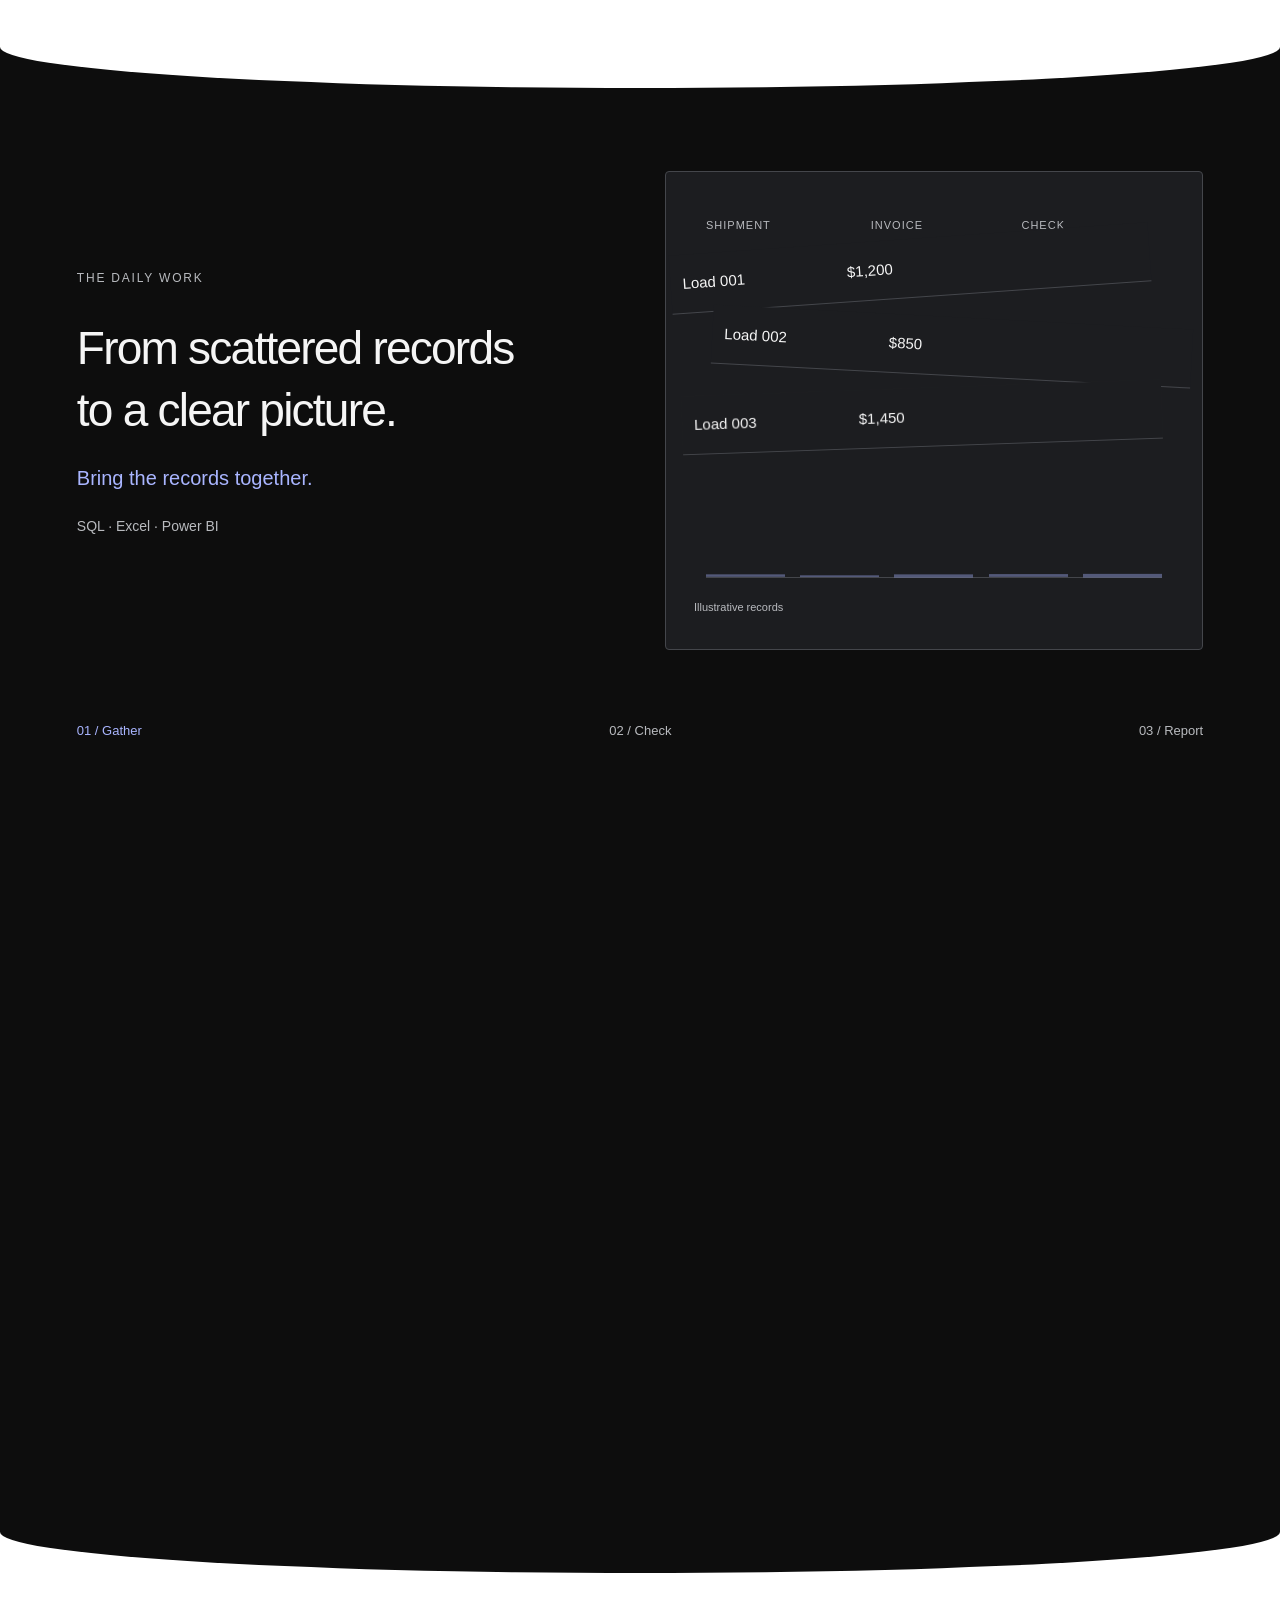
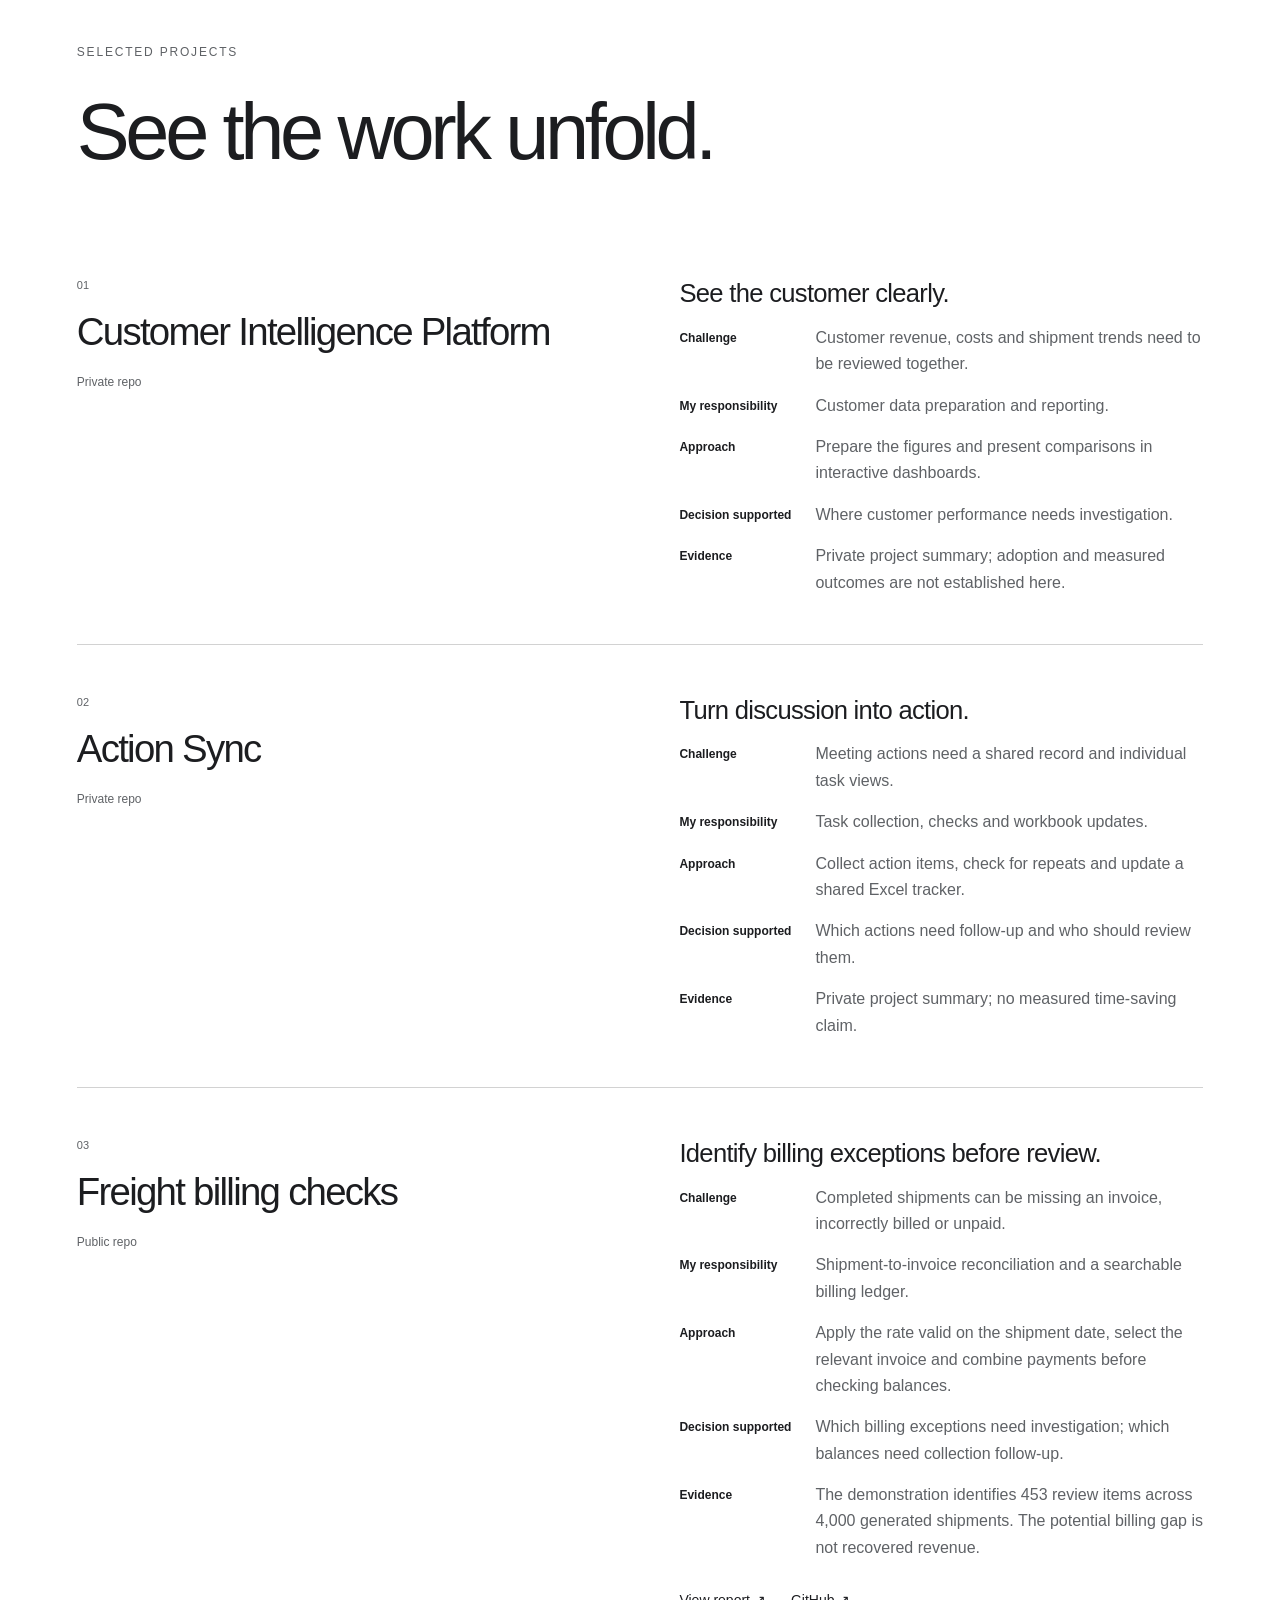
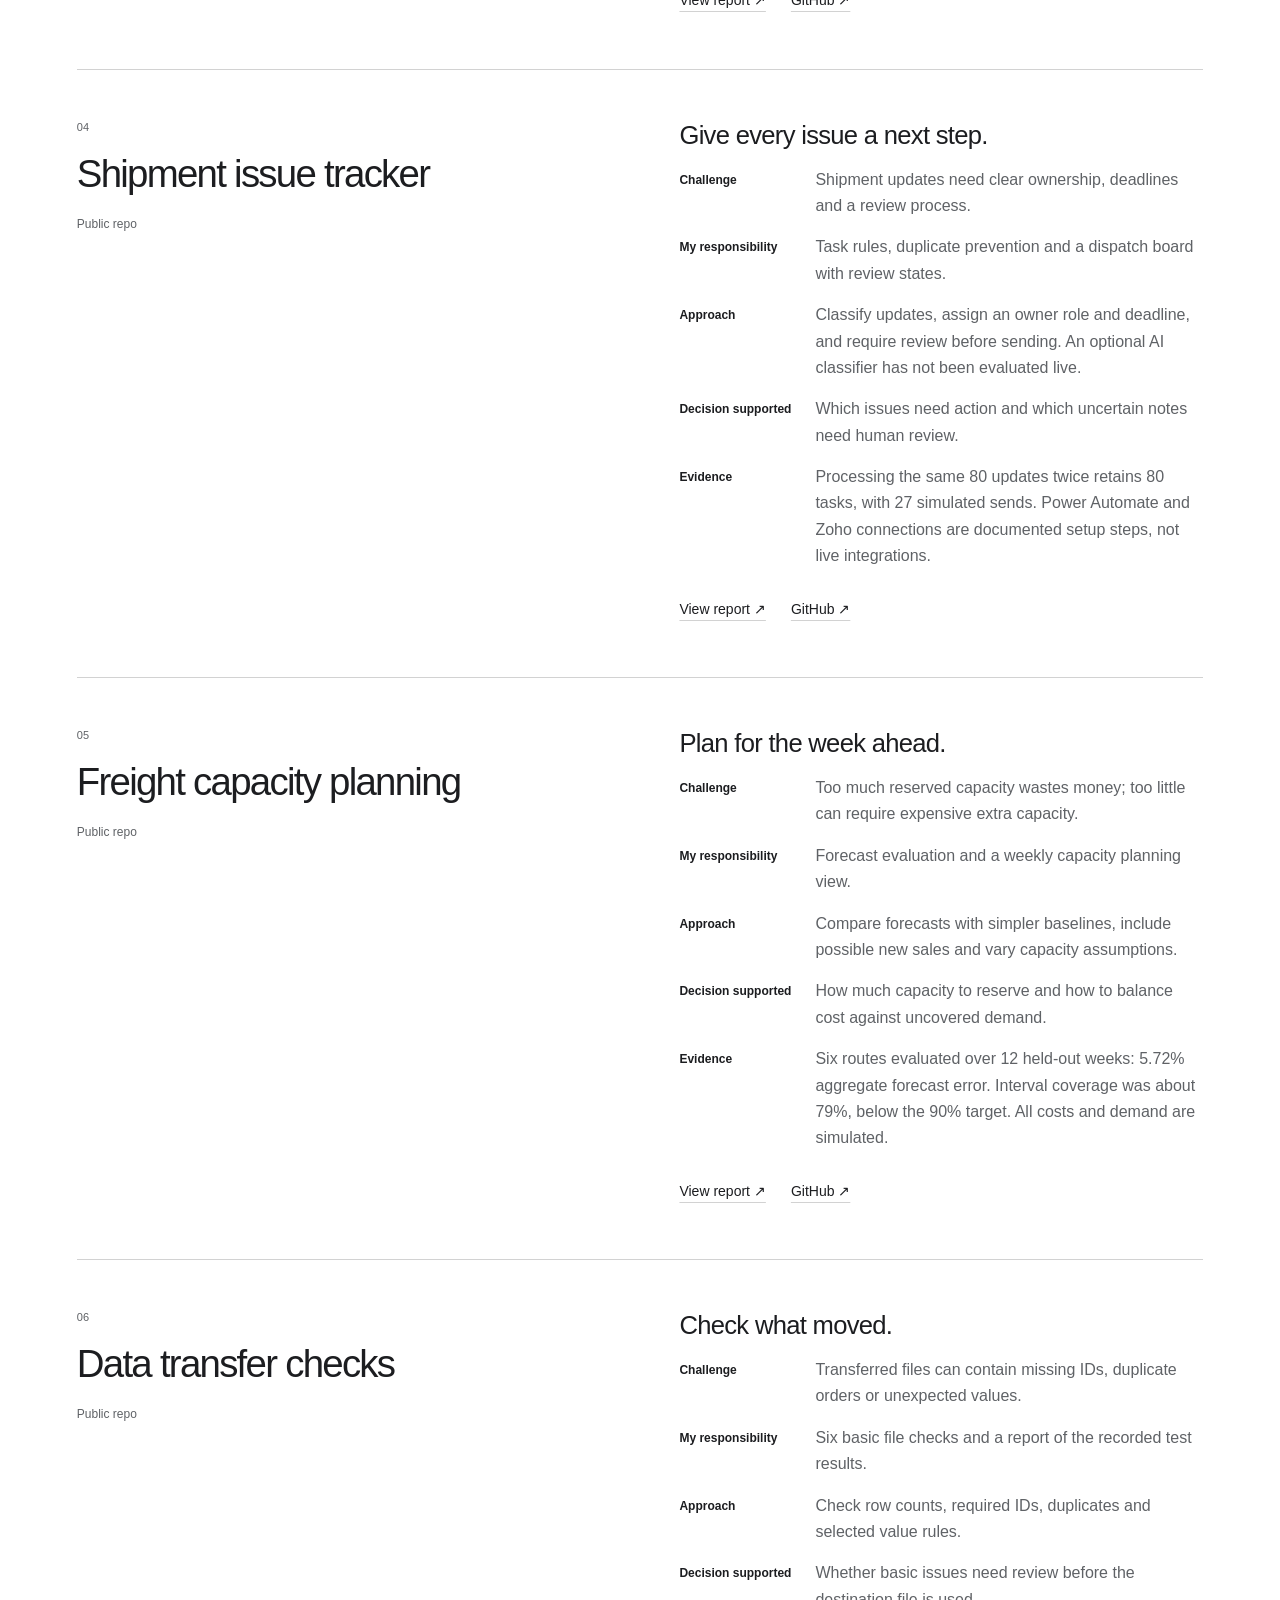
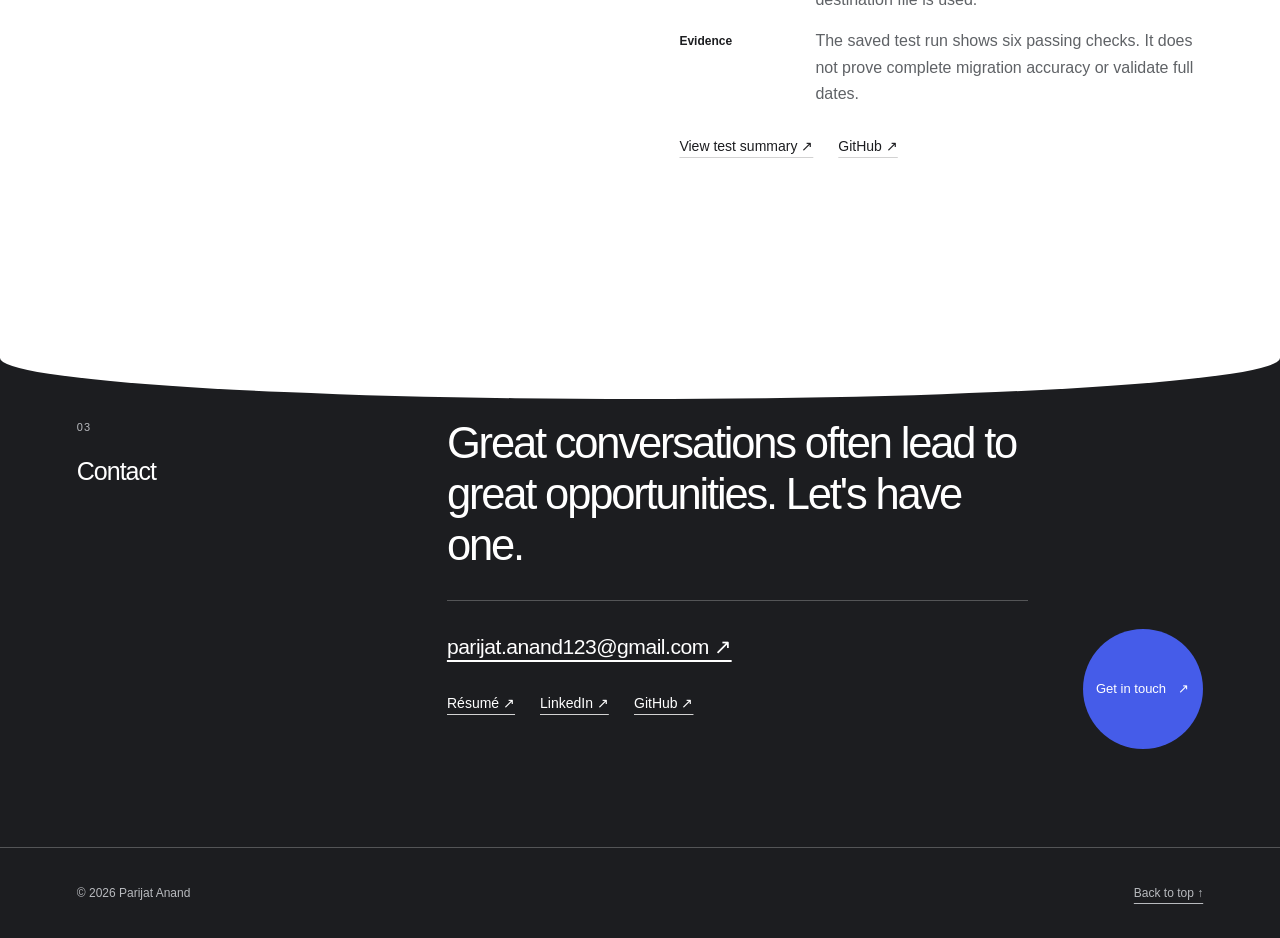
==== commit 403bd131: "Restore mobile gutters in the report section" ====
--- a/index.html
+++ b/index.html
@@ -1,5 +1,5 @@
 <!doctype html>
-<html lang="en"><head><meta charset="utf-8"><meta name="viewport" content="width=device-width, initial-scale=1"><title>Parijat Anand | Data Analyst · Automation · Business Reporting</title><meta name="description" content="Parijat Anand. Data analyst with 7+ years of experience in logistics analytics, MIS, business intelligence and workflow automation."><meta name="theme-color" content="#999d9e"><meta property="og:title" content="Parijat Anand — Data Analyst"><meta property="og:description" content="7+ years in MIS, logistics analytics and automation. Experience, selected projects and résumé."><meta property="og:type" content="website"><meta property="og:url" content="https://parijat9.github.io/"><link rel="canonical" href="https://parijat9.github.io/"><link rel="preload" as="image" href="assets/parijat-anand-portrait.jpeg"><link rel="icon" href="assets/favicon.svg" type="image/svg+xml"><script>if(!matchMedia("(prefers-reduced-motion: reduce)").matches){document.documentElement.classList.add("intro-running");window.introSafety=setTimeout(()=>{document.documentElement.classList.remove("intro-running");document.dispatchEvent(new Event("intro-timeout"));},5500);}</script><link rel="stylesheet" href="style.css?v=20"><script src="app.js?v=20" defer></script><link rel="stylesheet" href="story.css?v=20"><script src="story.js?v=20" defer></script></head>
+<html lang="en"><head><meta charset="utf-8"><meta name="viewport" content="width=device-width, initial-scale=1"><title>Parijat Anand | Data Analyst · Automation · Business Reporting</title><meta name="description" content="Parijat Anand. Data analyst with 7+ years of experience in logistics analytics, MIS, business intelligence and workflow automation."><meta name="theme-color" content="#999d9e"><meta property="og:title" content="Parijat Anand — Data Analyst"><meta property="og:description" content="7+ years in MIS, logistics analytics and automation. Experience, selected projects and résumé."><meta property="og:type" content="website"><meta property="og:url" content="https://parijat9.github.io/"><link rel="canonical" href="https://parijat9.github.io/"><link rel="preload" as="image" href="assets/parijat-anand-portrait.jpeg"><link rel="icon" href="assets/favicon.svg" type="image/svg+xml"><script>if(!matchMedia("(prefers-reduced-motion: reduce)").matches){document.documentElement.classList.add("intro-running");window.introSafety=setTimeout(()=>{document.documentElement.classList.remove("intro-running");document.dispatchEvent(new Event("intro-timeout"));},5500);}</script><link rel="stylesheet" href="style.css?v=20"><script src="app.js?v=20" defer></script><link rel="stylesheet" href="story.css?v=21"><script src="story.js?v=20" defer></script></head>
 <body><div id="intro-overlay" aria-hidden="true"><span class="intro-greeting">Hello</span></div><a class="skip" href="#about">Skip to content</a><header><a class="monogram" href="#top" aria-label="Parijat Anand, home">© Parijat Anand</a><nav aria-label="Main navigation"><a href="#about">About</a><a href="#projects">Projects</a><a href="#contact">Contact</a></nav><button id="theme" aria-label="Switch to dark theme" title="Switch theme"><svg viewBox="0 0 24 24" aria-hidden="true"><path d="M19 15.5A8 8 0 0 1 8.5 5 8 8 0 1 0 19 15.5Z"/></svg></button></header><button class="menu-toggle" type="button" aria-label="Open navigation" aria-controls="site-menu" aria-expanded="false"><span class="menu-face"><span class="menu-lines" aria-hidden="true"></span></span></button><dialog id="site-menu" aria-label="Navigation"><div class="menu-content"><button class="menu-close" type="button" aria-label="Close navigation">Close <span aria-hidden="true">×</span></button><p class="menu-caption">Navigation</p><nav aria-label="Expanded navigation"></nav><div class="menu-social"></div></div></dialog>
 <main id="top"><section class="hero has-portrait hero--minimal"><figure class="hero-portrait"><img src="assets/parijat-anand-portrait.jpeg" width="1200" height="1600" alt="Parijat Anand in the mountains" fetchpriority="high" decoding="async"></figure><div class="location-tag"><span>Based in <br>Mohali, India</span><span class="location-globe" aria-hidden="true"><span class="globe-axis"><i></i><i></i><i></i></span><span class="globe-equator"></span></span></div><h1 class="hero-role"><span class="hero-direction" aria-hidden="true">↘</span>Data Analytics<br>&amp; Automation</h1><div class="name-marquee" aria-hidden="true"><div class="name-track"><span>Parijat Anand — </span><span>Parijat Anand — </span><span>Parijat Anand — </span><span>Parijat Anand — </span></div></div></section>
 <section id="about" class="section split"><div class="section-label"><span>01 / INTRODUCTION</span><h2>About</h2><a class="about-circle" href="#projects">Selected work <span aria-hidden="true">↗</span></a></div><div class="section-body"><p class="intro">Turning complexity into <em>clarity.</em></p><p>My work spans logistics operations and finance: understanding where a process breaks down, defining what needs to be measured, and building reporting and automation around the decisions a team needs to make.</p><p>The projects below explore financial controls, capacity trade-offs and accountable follow-up. They distinguish demonstrated results from intended business value, including where AI-assisted processing still needs evaluation.</p><div class="skills"><div><h3>Analysis & decision support</h3><p>SQL · Power BI · DAX · Tableau · Excel · Python</p></div><div><h3>Workflow design & delivery</h3><p>Power Automate · Zoho Projects · ClickUp · Task tracking</p></div></div></div></section>
--- a/story.css
+++ b/story.css
@@ -137,3 +137,12 @@
 .has-portrait.hero--minimal .name-track span{font-size:27vw}
 }
 @media print{.hero.has-portrait.hero--minimal{height:300px;min-height:0}.hero.has-portrait.hero--minimal h1{top:30px}}
+@media(min-width:701px) and (max-height:800px){.hero.has-portrait.hero--minimal h1{top:12%}.has-portrait.hero--minimal .location-tag{top:28%}}
+
+/* Keep the mobile report scene inset, including its non-sticky fallback. */
+@media(max-width:700px){
+.work-story,html:not(.story-ready) .work-story{padding:88px max(20px,5.5vw) 72px}
+.work-story .work-sticky{grid-template-columns:minmax(0,1fr);gap:28px}
+.work-story .work-tools{margin-bottom:0}
+.work-story .work-steps{padding-top:0;gap:12px}
+}
